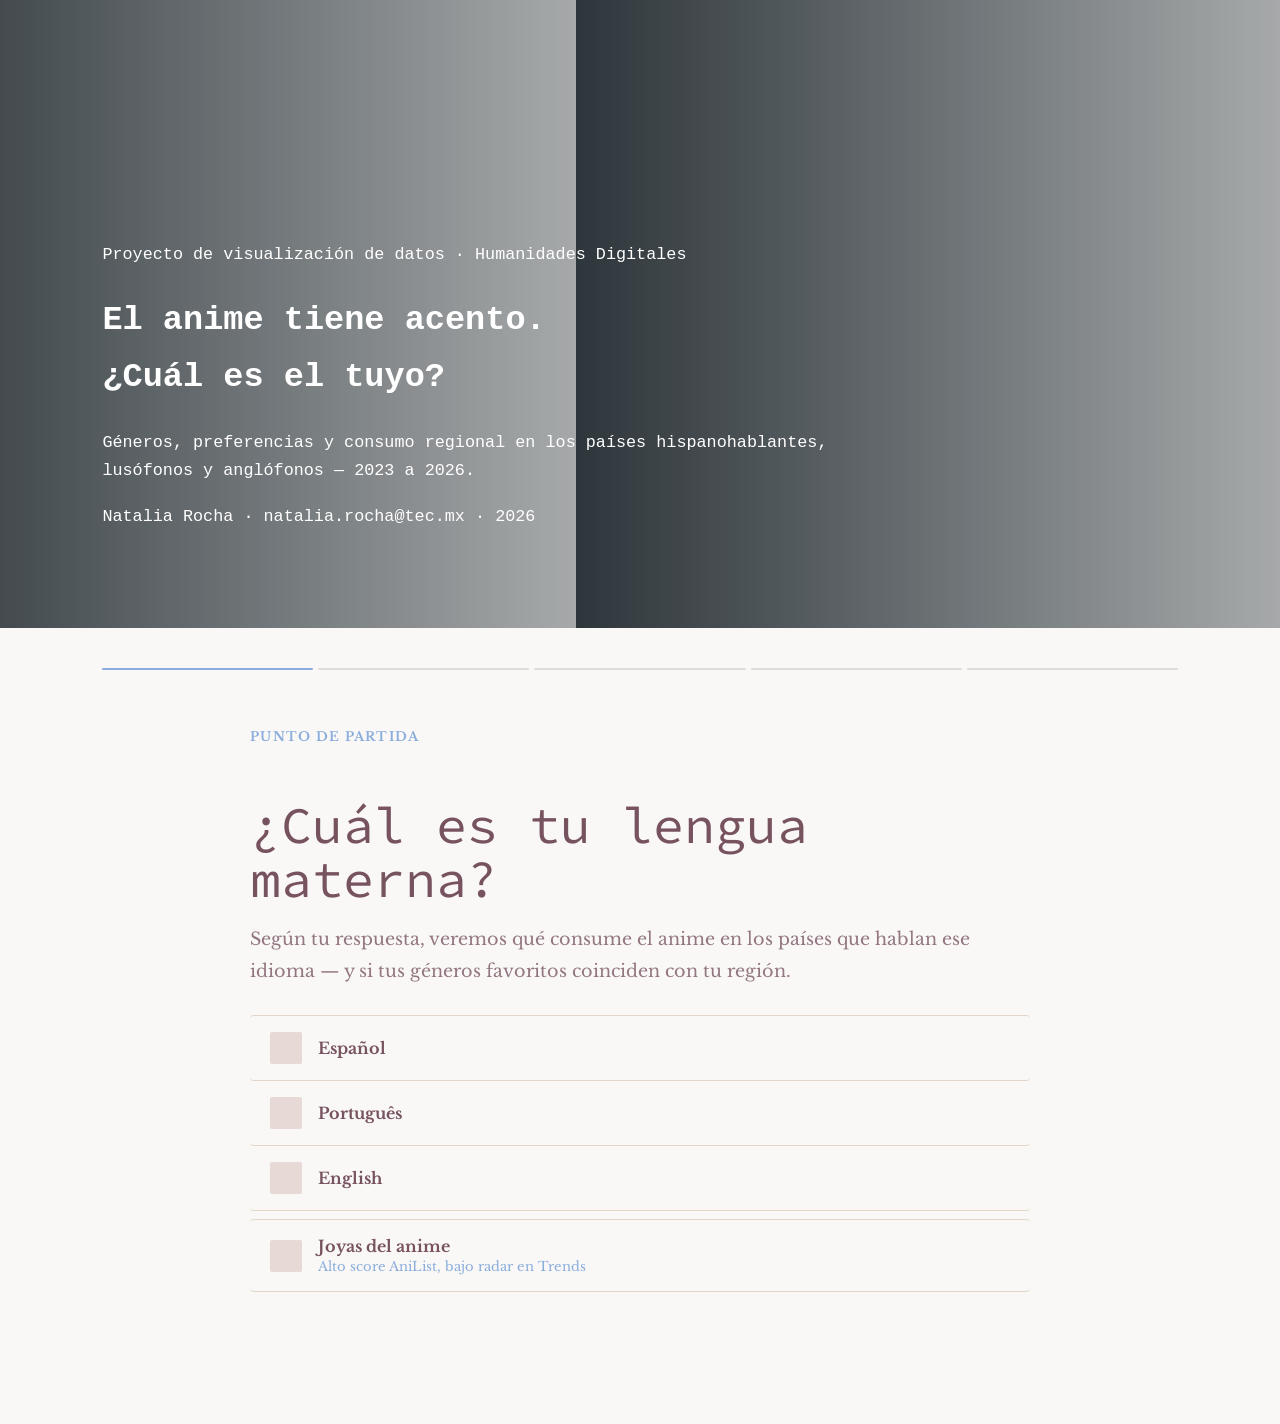
==== index.html @ db8b1281 "Update index.html" ====
<!doctype html>
<html lang="es">
<head>
<meta charset="utf-8">
<meta name="viewport" content="width=device-width, initial-scale=1">
<title>El anime tiene acento. ¿Cuál es el tuyo?</title>
<link rel="stylesheet" href="style.css">
<link rel="stylesheet" href="https://cdn.jsdelivr.net/npm/@tabler/icons-webfont@3.19.0/dist/tabler-icons.min.css">
<link href="https://fonts.googleapis.com/css2?family=Libre+Baskerville:ital@0;1&family=Source+Code+Pro:wght@400;700&display=swap" rel="stylesheet">
<style>
  :root {
    --c-bg:#f9f8f7; --c-panel:#E6D9D6; --c-texto:#77525F;
    --c-muted:#8AADDC; --c-linea:rgba(187,148,110,0.35);
    --c-acento:#77525F; --c-hover:#ede1de;
    --c-card-1:#E6D9D6; --c-card-2:#BB946E; --c-card-3:#8AADDC;
  }
  body { background:var(--c-bg); color:var(--c-texto); transition:background .5s,color .5s; }
  body.tema-pt { --c-bg:#f7faf8; --c-panel:#d6ede5; --c-texto:#085041; --c-muted:#1D9E75; --c-linea:rgba(93,202,165,0.3); --c-acento:#085041; --c-hover:#c4e8dc; --c-card-1:#d6ede5; --c-card-2:#1D9E75; --c-card-3:#5DCAA5; }
  body.tema-en { --c-bg:#f7f9fc; --c-panel:#d8e8f5; --c-texto:#0C447C; --c-muted:#378ADD; --c-linea:rgba(133,183,235,0.3); --c-acento:#0C447C; --c-hover:#c5ddf2; --c-card-1:#d8e8f5; --c-card-2:#378ADD; --c-card-3:#85B7EB; }
  .hero { min-height:52vh !important; background-size:55% auto !important; background-position:right center !important; }
  .pips { display:flex; gap:5px; margin:2.5rem max(1.25rem,8vw) 0; }
  .pip  { flex:1; height:2px; background:var(--c-acento); opacity:.18; transition:opacity .4s,background .5s; }
  .pip.done { opacity:.7; } .pip.now { opacity:1; background:var(--c-muted); }
  .shell { width:min(780px,calc(100% - 4rem)); margin:0 auto; padding:3.5rem 0 7rem; font-family:"Libre Baskerville","American Typewriter","Palatino Linotype",Georgia,serif; }
  .screen { display:none; } .screen.on { display:block; animation:fu .3s ease; }
  @keyframes fu { from{opacity:0;transform:translateY(8px)} to{opacity:1;transform:translateY(0)} }
  .slabel { display:block; font-size:.8rem; font-weight:700; letter-spacing:.1em; text-transform:uppercase; color:var(--c-muted); margin-bottom:.6rem; transition:color .5s; }
  .stitle { font-family:"Source Code Pro","Lucida Console","Courier New",monospace; font-size:clamp(2rem,4vw,3.4rem); font-weight:normal; color:var(--c-texto); line-height:1.05; margin-bottom:.85rem; transition:color .5s; }
  .sbody  { font-size:1.1rem; color:var(--c-texto); opacity:.78; line-height:1.8; margin-bottom:1.75rem; transition:color .5s; }
  .choices { display:flex; flex-direction:column; gap:0; margin-bottom:1.25rem; }
  .cb { display:flex; align-items:center; gap:16px; padding:1rem 1.25rem; background:transparent; border:none; border-bottom:1px solid var(--c-linea); cursor:pointer; text-align:left; width:100%; font-family:inherit; transition:background .18s,transform .15s; }
  .cb:first-child { border-top:1px solid var(--c-linea); }
  .cb:hover { background:var(--c-hover); transform:translateX(4px); }
  .cb.sel { background:var(--c-panel); }
  .cb.sel .carr { color:var(--c-acento); }
  .cicon { width:32px; height:32px; border-radius:2px; background:var(--c-panel); display:flex; align-items:center; justify-content:center; flex-shrink:0; font-size:15px; color:var(--c-acento); transition:background .5s,color .5s; }
  .ctxt { flex:1; }
  .ctit { font-size:1rem; font-weight:700; color:var(--c-texto); transition:color .5s; }
  .csub { font-size:.82rem; color:var(--c-muted); margin-top:2px; transition:color .5s; }
  .carr { font-size:13px; color:var(--c-linea); opacity:.5; transition:color .18s; }
  .cb:hover .carr { color:var(--c-acento); opacity:1; }
  .joya-sep { border-top:1px solid var(--c-linea) !important; margin-top:.5rem; }
  .navrow { display:flex; align-items:center; justify-content:space-between; margin-top:2rem; padding-top:1.25rem; border-top:1px solid var(--c-linea); transition:border-color .5s; }
  .bbk { font-size:.82rem; color:var(--c-muted); background:none; border:none; cursor:pointer; padding:.4rem 0; display:flex; align-items:center; gap:5px; font-family:inherit; transition:color .18s; }
  .bbk:hover { color:var(--c-texto); }
  .bnx { font-size:.75rem; font-weight:700; letter-spacing:.08em; text-transform:uppercase; color:var(--c-bg); background:var(--c-acento); border:1px solid var(--c-acento); border-radius:2px; padding:.55rem 1.3rem; cursor:pointer; font-family:inherit; display:flex; align-items:center; gap:6px; transition:background .18s,border-color .18s,color .5s; }
  .bnx:hover { background:var(--c-muted); border-color:var(--c-muted); }
  .bnx:disabled { opacity:.3; cursor:default; }
  .bnx-ghost { font-size:.75rem; font-weight:700; letter-spacing:.08em; text-transform:uppercase; color:var(--c-acento); background:transparent; border:1px solid var(--c-acento); border-radius:2px; padding:.55rem 1.3rem; cursor:pointer; font-family:inherit; display:flex; align-items:center; gap:6px; transition:background .18s,color .18s; }
  .bnx-ghost:hover { background:var(--c-panel); }
  .icard { border:none; border-radius:4px; padding:1.25rem 1.5rem; background:var(--c-panel); margin-top:1rem; animation:fu .3s ease; transition:background .5s; }
  .ilabel { display:block; font-size:.72rem; font-weight:700; text-transform:uppercase; letter-spacing:.08em; color:var(--c-acento); margin-bottom:.5rem; opacity:.7; transition:color .5s; }
  .ititl  { font-size:1.05rem; font-weight:700; color:var(--c-texto); margin-bottom:.4rem; font-family:"Source Code Pro","Lucida Console","Courier New",monospace; transition:color .5s; }
  .ibody  { font-size:.95rem; color:var(--c-texto); opacity:.82; line-height:1.75; transition:color .5s; }
  .divider { height:1px; background:var(--c-linea); margin:1.75rem 0; transition:background .5s; }
  .statgrid { display:grid; grid-template-columns:repeat(3,1fr); gap:8px; margin:1.25rem 0; }
  .stat { border-radius:4px; padding:1rem 1.1rem; transition:background .5s; }
  .stat:nth-child(1){ background:var(--c-card-1); }
  .stat:nth-child(2){ background:var(--c-panel); }
  .stat:nth-child(3){ background:var(--c-bg); border:1px solid var(--c-linea); }
  .slb { display:block; font-size:.7rem; font-weight:700; text-transform:uppercase; letter-spacing:.07em; color:var(--c-acento); opacity:.7; margin-bottom:5px; transition:color .5s; }
  .sval { display:block; font-size:1.2rem; font-weight:700; color:var(--c-texto); font-family:"Source Code Pro","Lucida Console","Courier New",monospace; transition:color .5s; }
  .ssub { display:block; font-size:.72rem; color:var(--c-texto); opacity:.6; margin-top:4px; }
  .tbar-row { display:flex; align-items:center; gap:10px; margin-bottom:8px; }
  .tbar-lbl { font-size:.8rem; font-weight:700; color:var(--c-texto); width:30px; flex-shrink:0; transition:color .5s; }
  .tbar-track { flex:1; height:4px; background:var(--c-bg); transition:background .5s; }
  .tbar-fill  { height:100%; background:var(--c-muted); width:0%; transition:width .85s cubic-bezier(.16,1,.3,1),background .5s; }
  .tbar-num   { font-size:.82rem; font-weight:700; color:var(--c-texto); width:26px; text-align:right; flex-shrink:0; transition:color .5s; }
  .cl-row { display:flex; align-items:center; gap:12px; padding:.8rem 1rem; background:var(--c-panel); border:1px solid var(--c-linea); border-radius:2px; cursor:pointer; transition:border-color .18s,background .5s; margin-bottom:6px; }
  .cl-row:hover { border-color:var(--c-acento); }
  .cl-dot  { width:9px; height:9px; border-radius:50%; flex-shrink:0; }
  .cl-info { flex:1; }
  .cl-name { font-size:.88rem; font-weight:700; color:var(--c-texto); transition:color .5s; }
  .cl-sub  { font-size:.75rem; color:var(--c-muted); margin-top:2px; transition:color .5s; }
  .cl-pct  { font-size:.88rem; font-weight:700; color:var(--c-texto); font-family:"Source Code Pro","Lucida Console","Courier New",monospace; transition:color .5s; }
  .tag { display:inline-block; font-size:.7rem; font-weight:700; letter-spacing:.04em; padding:.18rem .55rem; border-radius:2px; margin:3px 3px 0 0; }
  .rbadge { display:inline-block; font-size:.7rem; font-weight:700; text-transform:uppercase; letter-spacing:.1em; background:var(--c-bg); color:var(--c-acento); padding:.28rem .85rem; border:1px solid var(--c-linea); border-radius:2px; margin-bottom:.85rem; transition:background .5s,color .5s,border-color .5s; }
  .yr-block { margin-bottom:1.5rem; }
  .yr-head  { display:flex; align-items:center; gap:10px; margin-bottom:.7rem; }
  .yr-pill  { font-size:.75rem; font-weight:700; padding:.18rem .7rem; border-radius:2px; flex-shrink:0; border:1px solid currentColor; font-family:"Source Code Pro","Lucida Console","Courier New",monospace; }
  .yr-line  { flex:1; height:1px; background:var(--c-linea); transition:background .5s; }
  .anime-grid { display:grid; grid-template-columns:1fr 1fr; gap:7px; }
  .anime-card { background:var(--c-panel); border-radius:4px; padding:.9rem 1rem; transition:background .5s; }
  .anime-card:nth-child(even) { background:var(--c-card-1); }
  .anime-card-title { font-size:.82rem; font-weight:700; color:var(--c-texto); margin-bottom:2px; line-height:1.4; font-family:"Source Code Pro","Lucida Console","Courier New",monospace; transition:color .5s; }
  .anime-card-sub   { font-size:.75rem; color:var(--c-muted); transition:color .5s; }
  .anime-card-score { font-size:.7rem; margin-top:5px; display:flex; align-items:center; gap:4px; }
  .anime-card-img { width:100%; aspect-ratio:2/3; object-fit:cover; border-radius:3px; display:block; margin-bottom:.5rem; background:var(--c-bg); }
  .anime-card-img-ph { width:100%; aspect-ratio:2/3; background:var(--c-bg); border-radius:3px; display:flex; align-items:center; justify-content:center; font-size:1.2rem; color:var(--c-muted); margin-bottom:.5rem; }
  .score-dot { width:5px; height:5px; border-radius:50%; flex-shrink:0; }
  .map-wrap { margin:1.25rem 0 1.5rem; }
  .map-legend { display:flex; gap:16px; flex-wrap:wrap; margin-top:8px; font-size:.75rem; color:var(--c-muted); }
  .map-legend-item { display:flex; align-items:center; gap:5px; }
  .map-legend-sw { width:11px; height:11px; border-radius:2px; flex-shrink:0; }
  .anime-cover-wrap { display:grid; grid-template-columns:90px 1fr; gap:1rem; align-items:start; margin-bottom:.85rem; }
  .anime-cover { width:90px; border-radius:4px; display:block; aspect-ratio:2/3; object-fit:cover; background:var(--c-panel); }
  .anime-cover-ph { width:90px; aspect-ratio:2/3; background:var(--c-panel); border-radius:4px; display:flex; align-items:center; justify-content:center; font-size:1.4rem; color:var(--c-muted); }
  #cl-prev { position:fixed; pointer-events:none; z-index:9999; width:120px; border-radius:6px; overflow:hidden; box-shadow:0 8px 28px rgba(0,0,0,.22); opacity:0; transition:opacity .18s ease; top:0; left:0; }
  #cl-prev.on { opacity:1; }
  #cl-prev img { width:100%; display:block; aspect-ratio:2/3; object-fit:cover; }
  /* Metodología */
  .meto-tabs { display:flex; gap:0; border-bottom:1px solid var(--c-linea); margin-bottom:2rem; overflow-x:auto; -webkit-overflow-scrolling:touch; }
  .meto-tab { font-size:.78rem; font-weight:700; letter-spacing:.07em; text-transform:uppercase; padding:.6rem 1.1rem; background:none; border:none; border-bottom:2px solid transparent; cursor:pointer; color:var(--c-muted); white-space:nowrap; font-family:inherit; margin-bottom:-1px; transition:color .18s,border-color .18s; }
  .meto-tab:hover { color:var(--c-texto); }
  .meto-tab.on { color:var(--c-acento); border-bottom-color:var(--c-acento); }
  .meto-panel { display:none; animation:fu .25s ease; }
  .meto-panel.on { display:block; }
  .meto-steps { display:flex; flex-direction:column; gap:0; }
  .meto-step { display:grid; grid-template-columns:36px 1fr; gap:0 1rem; padding:1.25rem 0; border-bottom:1px solid var(--c-linea); }
  .meto-step:last-child { border-bottom:none; }
  .meto-step-n { font-family:"Source Code Pro","Lucida Console",monospace; font-size:.75rem; font-weight:700; color:var(--c-muted); padding-top:.15rem; text-align:right; }
  .meto-step-title { font-size:.95rem; font-weight:700; color:var(--c-texto); margin-bottom:.35rem; font-family:"Source Code Pro","Lucida Console",monospace; }
  .meto-step-text { font-size:.92rem; color:var(--c-texto); opacity:.78; line-height:1.8; }
  .meto-step-tag { display:inline-block; font-size:.68rem; font-weight:700; letter-spacing:.05em; padding:.15rem .55rem; border-radius:2px; margin:.4rem .3rem 0 0; background:var(--c-panel); color:var(--c-acento); }
  .meto-chips { display:flex; flex-wrap:wrap; gap:8px; margin:0 0 1.75rem; }
  .meto-chip { background:var(--c-panel); border-radius:4px; padding:.75rem 1rem; flex:1; min-width:120px; }
  .meto-chip-val { display:block; font-size:1.3rem; font-weight:700; font-family:"Source Code Pro","Lucida Console",monospace; color:var(--c-texto); line-height:1; }
  .meto-chip-lbl { display:block; font-size:.7rem; font-weight:700; text-transform:uppercase; letter-spacing:.07em; color:var(--c-muted); margin-top:.3rem; }
  .meto-lim { background:var(--c-panel); border-radius:4px; padding:1.1rem 1.3rem; margin-bottom:.6rem; display:flex; gap:.85rem; align-items:flex-start; }
  .meto-lim-icon { font-size:1rem; color:var(--c-muted); flex-shrink:0; padding-top:.1rem; }
  .meto-lim-text { font-size:.92rem; color:var(--c-texto); opacity:.8; line-height:1.75; }
  .meto-toggle { background:none; border:none; cursor:pointer; font-size:.78rem; font-weight:700; letter-spacing:.06em; text-transform:uppercase; color:var(--c-muted); font-family:inherit; padding:.35rem 0; display:flex; align-items:center; gap:.4rem; transition:color .18s; margin-top:.5rem; }
  .meto-toggle:hover { color:var(--c-acento); }
  .meto-toggle-arrow { transition:transform .22s ease; display:inline-block; }
  .meto-toggle-arrow.open { transform:rotate(90deg); }
  .meto-extra { display:none; padding:.85rem 0 .25rem; font-size:.88rem; color:var(--c-texto); opacity:.75; line-height:1.8; }
  .meto-extra.on { display:block; animation:fu .2s ease; }
  .meto-países { display:grid; grid-template-columns:repeat(auto-fit,minmax(130px,1fr)); gap:8px; margin:1rem 0; }
  .meto-pais { background:var(--c-panel); border-radius:4px; padding:.8rem 1rem; }
  .meto-pais-code { font-family:"Source Code Pro","Lucida Console",monospace; font-size:1rem; font-weight:700; color:var(--c-acento); display:block; margin-bottom:.2rem; }
  .meto-pais-name { font-size:.8rem; color:var(--c-texto); opacity:.75; }
  .meto-pais-lang { font-size:.7rem; color:var(--c-muted); margin-top:.15rem; display:block; }
  .meto-cite { font-size:.78rem; color:var(--c-muted); line-height:1.7; padding-top:2rem; border-top:1px solid var(--c-linea); margin-top:2.5rem; }
  @media(max-width:640px){ .statgrid{grid-template-columns:1fr 1fr} .anime-grid{grid-template-columns:1fr} .anime-cover-wrap{grid-template-columns:70px 1fr} .anime-cover,.anime-cover-ph{width:70px} #cl-prev{display:none} .meto-tab{padding:.6rem .75rem;font-size:.72rem} .meto-chip{min-width:100px} }
</style>
</head>
<body>

<div id="cl-prev"><img id="cl-prev-img" src="" alt=""></div>

<header class="hero">
  <div class="hero-texto">
    <p class="serie">Proyecto de visualización de datos · Humanidades Digitales</p>
    <h1>El anime tiene acento.<br>¿Cuál es el tuyo?</h1>
    <p class="entradilla">Géneros, preferencias y consumo regional en los países hispanohablantes, lusófonos y anglófonos — 2023 a 2026.</p>
    <p class="meta">Natalia Rocha · natalia.rocha@tec.mx · 2026</p>
  </div>
</header>

<div class="pips" id="pips"></div>

<div class="shell">

  <div class="screen on" id="s0">
    <span class="slabel">Punto de partida</span>
    <p class="stitle">¿Cuál es tu lengua materna?</p>
    <p class="sbody">Según tu respuesta, veremos qué consume el anime en los países que hablan ese idioma — y si tus géneros favoritos coinciden con tu región.</p>
    <div class="choices">
      <button class="cb" onclick="pickLang('es')">
        <div class="cicon"><i class="ti ti-language" aria-hidden="true"></i></div>
        <div class="ctxt"><div class="ctit">Español</div></div>
        <i class="ti ti-chevron-right carr" aria-hidden="true"></i>
      </button>
      <button class="cb" onclick="pickLang('pt')">
        <div class="cicon"><i class="ti ti-language" aria-hidden="true"></i></div>
        <div class="ctxt"><div class="ctit">Português</div></div>
        <i class="ti ti-chevron-right carr" aria-hidden="true"></i>
      </button>
      <button class="cb" onclick="pickLang('en')">
        <div class="cicon"><i class="ti ti-language" aria-hidden="true"></i></div>
        <div class="ctxt"><div class="ctit">English</div></div>
        <i class="ti ti-chevron-right carr" aria-hidden="true"></i>
      </button>
      <button class="cb joya-sep" onclick="goJoyas()">
        <div class="cicon"><i class="ti ti-diamond" aria-hidden="true"></i></div>
        <div class="ctxt">
          <div class="ctit">Joyas del anime</div>
          <div class="csub">Alto score AniList, bajo radar en Trends</div>
        </div>
        <i class="ti ti-chevron-right carr" aria-hidden="true"></i>
      </button>
    </div>
  </div>

  <div class="screen" id="s1">
    <span class="slabel" id="s1-label"></span>
    <p class="stitle" id="s1-title"></p>
    <p class="sbody" id="s1-body"></p>
    <div class="statgrid" id="s1-stats"></div>
    <div class="map-wrap">
      <div id="region-map" style="width:100%;background:#f5f3f0;"></div>
      <div class="map-legend" id="region-map-legend"></div>
    </div>
    <p style="font-size:.75rem;font-weight:700;letter-spacing:.07em;text-transform:uppercase;color:var(--c-muted);margin-bottom:.75rem">Selecciona una serie:</p>
    <div class="choices" id="s1-anime"></div>
    <div id="s1-panel" style="display:none"></div>
    <div class="navrow">
      <button class="bbk" onclick="go(0)"><i class="ti ti-arrow-left" aria-hidden="true"></i> Volver</button>
      <button class="bnx" id="s1-next" onclick="go(2)" disabled>Elegir género <i class="ti ti-arrow-right" aria-hidden="true"></i></button>
    </div>
  </div>

  <div class="screen" id="s2">
    <span class="slabel">02 · Tu preferencia</span>
    <p class="stitle">¿Qué tipo de historia prefieres?</p>
    <p class="sbody">Cada género se conecta con un cluster distinto en la red de consumo. Elige el que más te represente.</p>
    <div class="choices" id="s2-genres"></div>
    <div id="s2-panel" style="display:none"></div>
    <div class="navrow">
      <button class="bbk" onclick="go(1)"><i class="ti ti-arrow-left" aria-hidden="true"></i> Volver</button>
      <button class="bnx" id="s2-next" onclick="go(3)" disabled>Ver clusters <i class="ti ti-arrow-right" aria-hidden="true"></i></button>
    </div>
  </div>

  <div class="screen" id="s3">
    <span class="slabel">03 · Clusters temáticos</span>
    <p class="stitle" id="s3-title"></p>
    <p class="sbody">El algoritmo Louvain identificó cinco clusters en la red de anime y géneros. Tu género aparece resaltado. Toca cualquiera para explorar su composición.</p>
    <div id="s3-clusters"></div>
    <div class="icard" id="s3-detail" style="display:none">
      <span class="ilabel" id="s3-det-label"></span>
      <p class="ititl" id="s3-det-title"></p>
      <p class="ibody" id="s3-det-body"></p>
      <div style="margin-top:.85rem" id="s3-det-tags"></div>
    </div>
    <div class="navrow">
      <button class="bbk" onclick="go(2)"><i class="ti ti-arrow-left" aria-hidden="true"></i> Volver</button>
      <button class="bnx" onclick="go(4)">Ver resultado <i class="ti ti-arrow-right" aria-hidden="true"></i></button>
    </div>
  </div>

  <div class="screen" id="s4">
    <div style="text-align:center;padding:1.5rem 0 1rem">
      <span class="rbadge">Tu perfil de consumo</span>
      <p class="stitle" id="r-title"></p>
      <p class="sbody" id="r-body"></p>
    </div>
    <div class="icard">
      <span class="ilabel">Hallazgo regional</span>
      <p class="ititl" id="r-finding"></p>
      <p class="ibody" id="r-detail"></p>
      <div style="margin-top:.85rem" id="r-tags"></div>
    </div>
    <div class="divider"></div>
    <span class="slabel" style="margin-bottom:1rem">Animes representativos por año</span>
    <div id="r-timeline"></div>
    <div class="divider"></div>
    <p style="font-size:.75rem;color:var(--c-muted);line-height:1.7;margin-bottom:1.5rem">Fuente: AniList GraphQL API · Google Trends · Período: 2023–2026</p>
    <div class="choices">
      <button class="cb" onclick="go(6)">
        <div class="cicon"><i class="ti ti-microscope" aria-hidden="true"></i></div>
        <div class="ctxt"><div class="ctit">Ver metodología</div><div class="csub">Cómo se construyó este análisis</div></div>
        <i class="ti ti-chevron-right carr" aria-hidden="true"></i>
      </button>
      <button class="cb" onclick="resetAll()">
        <div class="cicon"><i class="ti ti-refresh" aria-hidden="true"></i></div>
        <div class="ctxt"><div class="ctit">Explorar desde el inicio</div></div>
        <i class="ti ti-chevron-right carr" aria-hidden="true"></i>
      </button>
    </div>
  </div>

  <div class="screen" id="s5">
    <span class="slabel">Ruta alternativa · Joyas del anime</span>
    <p class="stitle">Alto score, bajo radar</p>
    <p class="sbody">Estas series tienen puntuaciones AniList sobresalientes pero scores de Google Trends cercanos a cero: audiencias comprometidas, no masivas. Selecciona una para explorarla.</p>
    <div class="choices" id="s5-choices"></div>
    <div class="icard" id="s5-panel" style="display:none">
      <span class="ilabel" id="s5-ilabel"></span>
      <div class="anime-cover-wrap">
        <div id="s5-cover"></div>
        <div>
          <p class="ititl" id="s5-title-out" style="margin-bottom:.4rem"></p>
          <p class="ibody" id="s5-body-out"></p>
        </div>
      </div>
      <div class="statgrid" id="s5-stats" style="margin:0 0 .85rem"></div>
      <div id="s5-bars"></div>
      <p style="font-size:.72rem;color:var(--c-muted);margin-top:.85rem">Trends: interés de búsqueda relativo 0–100 · Score AniList: escala 0–100</p>
    </div>
    <div class="navrow">
      <button class="bbk" onclick="resetAll()"><i class="ti ti-arrow-left" aria-hidden="true"></i> Volver al inicio</button>
      <button class="bnx-ghost" onclick="go(6)"><i class="ti ti-microscope" aria-hidden="true"></i> Metodología</button>
    </div>
  </div>

  <div class="screen" id="s6">
    <span class="slabel">Metodología</span>
    <p class="stitle">Cómo se construyó este análisis</p>
    <p class="sbody">Este proyecto cruza datos de consumo de anime con señales de búsqueda en internet para trazar un mapa de preferencias regionales en América Latina y Norteamérica. El corpus parte de 1,286 títulos extraídos de AniList, de los cuales 96 tienen datos de Google Trends. El quiz se basa en el cluster de élite: 235 títulos con score promedio 79.5 y 27 con señal activa en Trends.</p>

    <div class="meto-chips">
      <div class="meto-chip"><span class="meto-chip-val">1,286</span><span class="meto-chip-lbl">Animes · corpus AniList</span></div>
      <div class="meto-chip"><span class="meto-chip-val">96</span><span class="meto-chip-lbl">Títulos · Google Trends</span></div>
      <div class="meto-chip"><span class="meto-chip-val">5</span><span class="meto-chip-lbl">Países analizados</span></div>
      <div class="meto-chip"><span class="meto-chip-val">235</span><span class="meto-chip-lbl">Títulos del corpus del quiz</span></div>
    </div>

    <div class="meto-tabs" role="tablist">
      <button class="meto-tab on" onclick="metoTab(this,'mt-fuentes')" role="tab">Fuentes</button>
      <button class="meto-tab" onclick="metoTab(this,'mt-países')" role="tab">Países</button>
      <button class="meto-tab" onclick="metoTab(this,'mt-proceso')" role="tab">Procesamiento</button>
      <button class="meto-tab" onclick="metoTab(this,'mt-clusters')" role="tab">Clusters</button>
      <button class="meto-tab" onclick="metoTab(this,'mt-limites')" role="tab">Limitaciones</button>
    </div>

    <div class="meto-panel on" id="mt-fuentes">
      <div class="meto-steps">
        <div class="meto-step">
          <div class="meto-step-n">01</div>
          <div class="meto-step-body">
            <div class="meto-step-title">AniList GraphQL API</div>
            <div class="meto-step-text">Se consultó la API pública de AniList para extraer todos los animes emitidos entre 2023 y 2026, sin filtro de popularidad mínima. Para cada título se obtuvieron nombre original, estudio, géneros, demografía, score de la comunidad (0–100) y número de miembros.</div>
            <button class="meto-toggle" onclick="metoExtra(this)">
              <i class="ti ti-chevron-right meto-toggle-arrow" aria-hidden="true"></i> Variables extraídas
            </button>
            <div class="meto-extra">
              <span class="meto-step-tag">titulo_original</span><span class="meto-step-tag">titulo_romanizado</span><span class="meto-step-tag">titulo_ingles</span><span class="meto-step-tag">release_date</span><span class="meto-step-tag">estudio</span><span class="meto-step-tag">generos</span><span class="meto-step-tag">demografia</span><span class="meto-step-tag">formato</span><span class="meto-step-tag">score_promedio</span><span class="meto-step-tag">popularidad</span>
            </div>
          </div>
        </div>
        <div class="meto-step">
          <div class="meto-step-n">02</div>
          <div class="meto-step-body">
            <div class="meto-step-title">Google Trends · pytrends</div>
            <div class="meto-step-text">A partir del corpus de AniList se seleccionaron los 96 títulos con mayor popularidad y se consultó su interés de búsqueda para cada uno de los cinco países a lo largo de todo el período 2023–2026 (escala 0–100, donde 100 es el pico máximo del grupo).</div>
            <button class="meto-toggle" onclick="metoExtra(this)">
              <i class="ti ti-chevron-right meto-toggle-arrow" aria-hidden="true"></i> Sobre el score de Trends
            </button>
            <div class="meto-extra">Google Trends no reporta volumen absoluto de búsquedas sino interés relativo normalizado. Un score de 39 en México para DAN DA DAN significa que ese título concentró el 39% del interés máximo registrado en el grupo durante el período. Los valores son comparables entre países dentro del mismo dataset pero no entre datasets distintos.</div>
          </div>
        </div>
      </div>
    </div>

    <div class="meto-panel" id="mt-países">
      <p class="meto-step-text" style="margin-bottom:1.25rem;line-height:1.85">Cinco países en tres regiones lingüísticas. La selección responde a representatividad regional y viabilidad técnica: incluir más países en un mismo raspado aumenta exponencialmente la complejidad de cuotas y tiempos de respuesta de la API de Google Trends.</p>
      <div class="meto-países">
        <div class="meto-pais"><span class="meto-pais-code">MX</span><span class="meto-pais-name">México</span><span class="meto-pais-lang">Español · Institución de origen</span></div>
        <div class="meto-pais"><span class="meto-pais-code">CO</span><span class="meto-pais-name">Colombia</span><span class="meto-pais-lang">Español · Colaboración UNIANDES</span></div>
        <div class="meto-pais"><span class="meto-pais-code">BR</span><span class="meto-pais-name">Brasil</span><span class="meto-pais-lang">Português · Mayor mercado LATAM</span></div>
        <div class="meto-pais"><span class="meto-pais-code">US</span><span class="meto-pais-name">EE.UU.</span><span class="meto-pais-lang">English · Referencia global</span></div>
        <div class="meto-pais"><span class="meto-pais-code">CA</span><span class="meto-pais-name">Canadá</span><span class="meto-pais-lang">English · Mercado anglófono</span></div>
      </div>
      <p class="meto-step-text" style="margin-top:1rem;opacity:.7">La pareja MX–CO refleja el eje institucional del proyecto: la autora es investigadora mexicana en el Tecnológico de Monterrey y el trabajo se desarrolla en colaboración con la Universidad de los Andes (Bogotá). Brasil se incorpora como el mayor consumidor de anime en América Latina por volumen.</p>
    </div>

    <div class="meto-panel" id="mt-proceso">
      <div class="meto-steps">
        <div class="meto-step"><div class="meto-step-n">01</div><div class="meto-step-body"><div class="meto-step-title">Extracción desde AniList</div><div class="meto-step-text">Script en Python con paginación automática sobre la API GraphQL. Se extrajeron todos los títulos del período sin filtro de popularidad, generando un CSV de 1,286 filas.</div><span class="meto-step-tag">Python</span><span class="meto-step-tag">GraphQL</span><span class="meto-step-tag">pandas</span></div></div>
        <div class="meto-step"><div class="meto-step-n">02</div><div class="meto-step-body"><div class="meto-step-title">Consulta de Google Trends</div><div class="meto-step-text">Los 96 títulos más populares se consultaron con pytrends, con períodos de espera entre llamadas para respetar los límites de la API no oficial. Los scores se almacenaron como columnas en el CSV.</div><span class="meto-step-tag">pytrends</span><span class="meto-step-tag">top 100</span></div></div>
        <div class="meto-step"><div class="meto-step-n">03</div><div class="meto-step-body"><div class="meto-step-title">Construcción de la red</div><div class="meto-step-text">Se construyó una red bipartita de animes y géneros. Los nodos representan títulos, estudios y géneros; las aristas codifican sus relaciones ponderadas por popularidad y Trends. Resultado: 392 nodos y 1,121 aristas.</div><span class="meto-step-tag">NetworkX</span><span class="meto-step-tag">392 nodos</span><span class="meto-step-tag">1,121 aristas</span></div></div>
        <div class="meto-step"><div class="meto-step-n">04</div><div class="meto-step-body"><div class="meto-step-title">Detección de comunidades</div><div class="meto-step-text">El algoritmo de Louvain se aplicó sobre el corpus completo de 1,286 títulos, identificando cinco clusters por afinidad de popularidad, score y géneros. Para la visualización se tomó el cluster de élite (235 títulos con score promedio 79.5) y se subdividió temáticamente para construir los perfiles del quiz.</div><span class="meto-step-tag">Louvain</span><span class="meto-step-tag">5 clusters</span><span class="meto-step-tag">python-louvain</span></div></div>
        <div class="meto-step"><div class="meto-step-n">05</div><div class="meto-step-body"><div class="meto-step-title">Visualización interactiva</div><div class="meto-step-text">Los datos procesados se integraron en esta visualización web con HTML, CSS y JavaScript vanilla. D3.js para el mapa geográfico. Sin frameworks de front-end.</div><span class="meto-step-tag">D3.js</span><span class="meto-step-tag">TopoJSON</span><span class="meto-step-tag">JavaScript</span></div></div>
      </div>
    </div>

    <div class="meto-panel" id="mt-clusters">
      <p class="meto-step-text" style="margin-bottom:1.5rem;line-height:1.85">Louvain identificó cinco clusters en el corpus de 1,286 títulos. El quiz se basa en el cluster de élite (235 títulos, score promedio 79.5), que concentra los animes con mayor popularidad y señal en Trends. Dentro de ese grupo, los perfiles temáticos se construyeron a partir de los géneros dominantes y los patrones de búsqueda por país.</p>
      <div class="meto-steps">
        <div class="meto-step"><div class="meto-step-n" style="color:#185FA5">Grupo A</div><div class="meto-step-body"><div class="meto-step-title" style="color:#185FA5">Acción, aventura y fantasía Shounen</div><div class="meto-step-text">Patrón geográfico orientado a anglófonos: Trends US promedio 18.2, CA 12.6, frente a MX 9.5 y CO 5.4. Frieren lidera en AniList (91/100) pero es invisible en Trends — audiencia que consume en plataformas sin búsqueda activa. Solo Leveling es el más consistente cross-regionalmente (12–17 en los 5 países). Predominan Shounen de MAPPA, A-1 y MADHOUSE.</div></div></div>
        <div class="meto-step"><div class="meto-step-n" style="color:#993556">Grupo B</div><div class="meto-step-body"><div class="meto-step-title" style="color:#993556">Romance y comedia cotidiana</div><div class="meto-step-text">Títulos cuyo género principal incluye Romance o Slice of Life. DAN DA DAN encabeza el grupo en Trends. Demografía Seinen/Josei con patrón de Trends moderado y distribuido. Oshi No Ko lidera con 309,140 miembros en AniList y scores sólidos en todos los países (MX:14, CO:15, BR:8). La mezcla de drama, misterio y romance en un mismo título es la marca del grupo.</div></div></div>
        <div class="meto-step"><div class="meto-step-n" style="color:#5F5E5A">Grupo C</div><div class="meto-step-body"><div class="meto-step-title" style="color:#5F5E5A">Drama, misterio y suspenso psicológico</div><div class="meto-step-text">Oshi No Ko (Drama | Mystery | Psychological | Supernatural) es el ancla con 309,140 members. Seinen con alta calidad percibida (AniList 86–91) pero menor tracción en Trends: promedio LATAM 5.8. Vinland Saga y Zom 100 anclan este perfil. Audiencias comprometidas que consumen vía plataformas sin traducirse en búsquedas activas en Google.</div></div></div>
        <div class="meto-step"><div class="meto-step-n" style="color:#0F6E56">Grupo D</div><div class="meto-step-body"><div class="meto-step-title" style="color:#0F6E56">Acción y sci-fi de gran consumo</div><div class="meto-step-text">El grupo con mayor señal en Trends de toda la muestra: promedio cross-regional superior a 30 en los 4 títulos que lo componen. DAN DA DAN encabeza con MX:39 y CO:43 — los valores más altos del dataset. Patrón uniforme entre países hispanohablantes, anglófonos y lusófonos.</div></div></div>
        <div class="meto-step"><div class="meto-step-n" style="color:#854F0B">Grupo E</div><div class="meto-step-body"><div class="meto-step-title" style="color:#854F0B">Sobrenatural y horror moderno</div><div class="meto-step-text">Cluster con mayor heterogeneidad interna: títulos con Trends casi nulo (horror tradicional) conviven con DAN DA DAN, que redefine el género combinando sobrenatural, comedia y acción para alcanzar los scores más altos del corpus. El nicho de horror puro es estable pero acotado.</div></div></div>
      </div>
    </div>

    <div class="meto-panel" id="mt-limites">
      <p class="meto-step-text" style="margin-bottom:1.5rem;line-height:1.85">Todo análisis implica decisiones metodológicas que abren y cierran posibilidades. Las siguientes limitaciones deben tenerse en cuenta al interpretar los resultados.</p>
      <div class="meto-lim"><i class="ti ti-map-pin-off meto-lim-icon" aria-hidden="true"></i><div class="meto-lim-text"><strong>Cobertura geográfica parcial.</strong> Argentina, Chile, Perú y el resto de LATAM hispanohablante quedan fuera. Los patrones de MX y CO no son necesariamente extrapolables a toda la región.</div></div>
      <div class="meto-lim"><i class="ti ti-trending-up meto-lim-icon" aria-hidden="true"></i><div class="meto-lim-text"><strong>Google Trends mide búsquedas, no consumo.</strong> Un score alto indica interés de búsqueda, no visualizaciones. Títulos consumidos por recomendación directa o en plataformas cerradas pueden tener scores bajos sin que eso refleje baja popularidad (caso Frieren).</div></div>
      <div class="meto-lim"><i class="ti ti-filter meto-lim-icon" aria-hidden="true"></i><div class="meto-lim-text"><strong>Top 100 de Trends.</strong> Solo se consultó Google Trends para los 100 títulos más populares del corpus. Los animes de nicho no están representados en el análisis de búsquedas.</div></div>
      <div class="meto-lim"><i class="ti ti-clock meto-lim-icon" aria-hidden="true"></i><div class="meto-lim-text"><strong>Datos estáticos.</strong> El corpus refleja el ecosistema entre 2023 y 2026. Las tendencias cambian con cada temporada y los datos no se actualizan en tiempo real.</div></div>
      <div class="meto-lim"><i class="ti ti-network meto-lim-icon" aria-hidden="true"></i><div class="meto-lim-text"><strong>Clusters como aproximación.</strong> La detección con Louvain depende de la estructura de la red y los parámetros de resolución elegidos. Los cinco clusters son una de las posibles particiones válidas, no la única.</div></div>
      <div class="meto-lim"><i class="ti ti-layers meto-lim-icon" aria-hidden="true"></i><div class="meto-lim-text"><strong>Los perfiles del quiz son subgrupos temáticos, no clusters estadísticos directos.</strong> El quiz se basa en el cluster de élite del corpus (235 títulos con score promedio 79.5). Los cinco perfiles temáticos —aventura, romance, drama, acción, sobrenatural— son subdivisiones cualitativas basadas en géneros y patrones de Trends dentro de ese grupo, no particiones independientes del algoritmo.</div></div>
    </div>

    <div class="meto-cite">
      <strong>Cita sugerida:</strong> Rocha, N. (2026). <em>El anime tiene acento: análisis de preferencias de consumo regional en América Latina y Norteamérica, 2023–2026</em>. Proyecto de visualización de datos, Humanidades Digitales, EHE Tec de Monterrey / Universidad de los Andes.<br><br>
      <strong>Fuentes:</strong> AniList GraphQL API (api.anilist.co) · Google Trends vía pytrends · D3.js v7 · TopoJSON world-atlas v2
    </div>

    <div class="navrow">
      <button class="bbk" onclick="goBack6()"><i class="ti ti-arrow-left" aria-hidden="true"></i> Volver</button>
      <button class="bnx" onclick="resetAll()"><i class="ti ti-refresh" aria-hidden="true"></i> Inicio</button>
    </div>
  </div>

</div>

<script>
let cur=0,lang='',genre='',prevScreen=4;
const TEMAS={es:'',pt:'tema-pt',en:'tema-en'};

const LANGS={
  es:{
    label:'01 · Región hispanohablante',
    title:'El anime en los países de habla hispana',
    body:'México y Colombia son los mercados hispanohablantes del análisis. DAN DA DAN destaca como el título con mayor score relativo en la región (MX:39, CO:43), superando incluso a Jujutsu Kaisen.',
    countries:['MX','CO'],
    stats:[
      {l:'Países',v:'MX · CO',s:'México y Colombia'},
      {l:'Score promedio MX',v:'5',s:'Google Trends 0–100'},
      {l:'Score promedio CO',v:'3',s:'Google Trends 0–100'}
    ],
    anime:[
      {key:'jjk',     title:'JUJUTSU KAISEN Season 2',sub:'Action · MAPPA',       scores:{MX:15,CO:8},  icon:'ti-sword',      img:'img/gojo.jpg'},
      {key:'dandadan',title:'DAN DA DAN',             sub:'Action · Science SARU',scores:{MX:39,CO:43}, icon:'ti-bolt',       img:'img/dandadan.jpg'},
      {key:'solo',    title:'Solo Leveling',           sub:'Action · A-1 Pictures',scores:{MX:14,CO:14}, icon:'ti-trending-up',img:'img/sl.jpg'},
      {key:'oshi',    title:'Oshi No Ko',              sub:'Drama · Mystery · Psychological · Supernatural · Doga Kobo',    scores:{MX:14,CO:15}, icon:'ti-star',       img:'img/oshi.jpg'}
    ],
    context:'DAN DA DAN es el título con mayor interes de búsqueda en MX y CO, superando incluso a Jujutsu Kaisen. Los scores son relativos al máximo del grupo.'
  },
  pt:{
    label:'01 · Região lusófona',
    title:'El anime en los países de habla portuguesa',
    body:'Brasil es el único pais lusofono del análisis y el mayor mercado de anime de America Latina por volumen. DAN DA DAN lidera el interes de búsqueda con score 19.',
    countries:['BR'],
    stats:[
      {l:'Pais',v:'BR',s:'Brasil'},
      {l:'Score promedio',v:'6',s:'Google Trends 0–100'},
      {l:'Título con mayor score',v:'DAN DA DAN',s:'Score: 19'}
    ],
    anime:[
      {key:'dandadan',title:'DAN DA DAN',             sub:'Action · Science SARU',scores:{BR:19}, icon:'ti-bolt',        img:'img/dandadan.jpg'},
      {key:'jjk',    title:'JUJUTSU KAISEN Season 2',sub:'Action · MAPPA',       scores:{BR:13}, icon:'ti-sword',       img:'img/gojo.jpg'},
      {key:'solo',   title:'Solo Leveling',           sub:'Action · A-1 Pictures',scores:{BR:12}, icon:'ti-trending-up', img:'img/sl.jpg'},
      {key:'dungeon',title:'Delicious in Dungeon',    sub:'Adventure · TRIGGER',  scores:{BR:16}, icon:'ti-tools-kitchen-2',img:'img/dd.jpeg'}
    ],
    context:'Brasil muestra un patron similar al hispanohablante: DAN DA DAN tiene el mayor score de búsqueda. Los scores son relativos al pico máximo del grupo.'
  },
  en:{
    label:'01 · Region anglohablante',
    title:'El anime en los países de habla inglesa',
    body:'EE.UU. registra los scores absolutos mas altos del dataset. Canada sigue de cerca. Ambos mercados se inclinan fuertemente hacia acción y aventura.',
    countries:['US','CA'],
    stats:[
      {l:'Países',v:'US · CA',s:'EE.UU. y Canada'},
      {l:'Score promedio US',v:'11',s:'Google Trends 0–100'},
      {l:'Score promedio CA',v:'7',s:'Google Trends 0–100'}
    ],
    anime:[
      {key:'jjk',    title:'JUJUTSU KAISEN Season 2',sub:'Action · MAPPA',       scores:{US:10,CA:12}, icon:'ti-sword',       img:'img/gojo.jpg'},
      {key:'dandadan',title:'DAN DA DAN',            sub:'Action · Science SARU',scores:{US:20,CA:14}, icon:'ti-bolt',        img:'img/dandadan.jpg'},
      {key:'solo',   title:'Solo Leveling',          sub:'Action · A-1 Pictures',scores:{US:16,CA:17}, icon:'ti-trending-up', img:'img/sl.jpg'},
      {key:'dungeon',title:'Delicious in Dungeon',   sub:'Adventure · TRIGGER',  scores:{US:21,CA:21}, icon:'ti-tools-kitchen-2',img:'img/dd.jpeg'}
    ],
    context:'Delicious in Dungeon y Solo Leveling tienen scores muy similares en US y CA. DAN DA DAN supera a JJK en EE.UU. Los scores son relativos al pico máximo del grupo.'
  }
};

const GENRES=[
  {key:'acción',  icon:'ti-sword',       title:'Acción',                 sub:'Batallas, poderes, rivalidades',      body:'El género dominante en todos los mercados. JJK S2 (Action | Drama | Supernatural) y Solo Leveling (Action | Adventure | Fantasy) concentran los scores de Trends mas altos. MAPPA, A-1 Pictures y MADHOUSE producen los títulos top.',cluster:'aventura'},
  {key:'romance', icon:'ti-heart',        title:'Romance / Slice of life',sub:'Relaciónes, cotidiano, sentimientos', body:'DAN DA DAN lidera el grupo con Romance entre sus géneros (Action | Comedy | Drama | Romance | Sci-Fi | Supernatural). El cluster incluye comedias romanticas, Slice of Life y Josei con audiencias fieles.',cluster:'romance'},
  {key:'fantasía',icon:'ti-sparkles',     title:'Fantasía epica',         sub:'Mundos alternativos, magia, aventura',body:'Fuertemente ligado al Shounen. Frieren lidera con el score AniList mas alto del dataset (91). Delicious in Dungeon une fantasía con comedia.',cluster:'aventura'},
  {key:'drama',   icon:'ti-mood-confuzed',title:'Drama / Suspenso',       sub:'Psicologico, thriller, misterio',     body:'Seinen densamente conectado. Oshi No Ko y Vinland Saga representan este cluster. Menor tracción en Trends pero scores AniList consistentemente altos.',cluster:'drama'},
  {key:'horror',  icon:'ti-ghost',        title:'Horror / Sobrenatural',  sub:'Terror, fenomenos paranormales',      body:'DAN DA DAN mezcla lo sobrenatural con acción y comedia, alcanzando los scores mas altos de Trends en MX y CO. Un nicho que encontro audiencia masiva.',cluster:'horror'},
  {key:'scifi',   icon:'ti-rocket',       title:'Sci-fi',                  sub:'Ciencia ficcion, tecnologia, futuro',          body:'Solo Leveling lidera este espacio con scores consistentes en los 5 países (12-17). Kaiju No. 8 (Action | Sci-Fi | Shounen) es el segundo titulo mas popular del grupo con 260,542 members.',cluster:'shonen'}
];

const CLUSTERS={
  romance:{color:'#993556',bg:'#FBEAF0',name:'Romance y comedia cotidiana',demo:'Josei / Shoujo / Seinen',pct:'28%',nodos:'20',img:'img/hat.png',
    body:'DAN DA DAN (Action | Comedy | Drama | Romance | Sci-Fi | Supernatural) es el titulo con Romance mas popular del corpus con 352,133 members y scores de Trends lideres (MX:39, CO:43). El cluster incluye también comedias romanticas Seinen como Kaguya-sama y Slice of Life.',
    tags:['Romance','Comedy','Slice of Life','DAN DA DAN','Kaguya-sama','Seinen'],
    timeline:{
      2023:[{title:'Kaguya-sama S3',sub:'Comedy · A-1 Pictures',score:4,img:''},{title:'Tomo-chan Is a Girl!',sub:'Romance · Brain Base',score:6,img:''}],
      2024:[{title:'Blue Box',sub:'Romance · Sports · Telecom Animation Film',score:5,img:''},{title:'The Fragrant Flower Blooms With Dignity',sub:'Comedy · Drama · Romance · Platinum Vision',score:5,img:''}],
      2025:[{title:'The Fragrant Flower Blooms With Dignity S2',sub:'Comedy · Drama · Romance · Platinum Vision',score:6,img:''},{title:'DAN DA DAN Season 2',sub:'Action · Sci-Fi · Supernatural · Science SARU',score:4,img:''}],
      2026:[{title:'Witch Hat Atelier',sub:'Adventure · Drama · Fantasy · BUG FILMS',score:3,img:''},{title:'Sentenced to Be a Hero',sub:'Action · Drama · Fantasy · Studio KAI',score:2,img:''}]
    }},
  aventura:{color:'#185FA5',bg:'#E6F1FB',name:'Acción, aventura y fantasía',demo:'Shounen · MAPPA, A-1, MADHOUSE',pct:'24%',nodos:'17',img:'img/frieren.jpg',
    body:'Frieren (Adventure | Drama | Fantasy) lidera con score AniList 91 y 434,823 members. Solo Leveling (Action | Adventure | Fantasy) es el mas consistente en Trends cross-regionalmente (12-17 en los 5 países). JJK S2 (Action | Drama | Supernatural) ancla el grupo por popularidad aunque no tiene Fantasy.',
    tags:['Shounen','Action','Fantasy','Adventure','JJK','Frieren','Solo Leveling'],
    timeline:{
      2023:[{title:'JUJUTSU KAISEN Season 2',sub:'Action · MAPPA',score:12,img:''},{title:"Frieren: Beyond Journey's End",sub:'Adventure · MADHOUSE',score:1}],
      2024:[{title:'Solo Leveling',sub:'Action · A-1 Pictures',score:14,img:''},{title:'DAN DA DAN',sub:'Action · Science SARU',score:31,img:''}],
      2025:[{title:'Gachiakuta',sub:'Action · Drama · Fantasy · bones',score:14,img:''},{title:'SAKAMOTO DAYS',sub:'Action · Comedy · TMS Entertainment',score:6,img:''}],
      2026:[{title:'Witch Hat Atelier',sub:'Adventure · Drama · Fantasy · BUG FILMS',score:3,img:''},{title:'Sentenced to Be a Hero',sub:'Action · Drama · Fantasy · Studio KAI',score:2,img:''}]
    }},
  drama:{color:'#5F5E5A',bg:'#F1EFE8',name:'Drama y suspenso psicologico',demo:'Seinen / Shounen',pct:'21%',nodos:'15',img:'img/vinland.jpg',
    body:'Oshi No Ko (Drama | Mystery | Psychological | Supernatural) lidera con score AniList 84 y 309,140 members. Kusuriya (Drama | Mystery, score 88) y Vinland Saga (Action | Adventure | Drama) completan el perfil: alto score AniList, audiencias Seinen comprometidas con menor tracción en Trends.',
    tags:['Seinen','Drama','Mystery','Psychological','Oshi No Ko','Kusuriya','Vinland Saga'],
    timeline:{
      2023:[{title:'Oshi No Ko',sub:'Drama · Mystery · Doga Kobo',score:12,img:''},{title:'Vinland Saga Season 2',sub:'Action · Adventure · Drama · MAPPA',score:3,img:''}],
      2024:[{title:'Delicious in Dungeon',sub:'Adventure · TRIGGER',score:16,img:''},{title:'Dungeon People',sub:'Adventure · Comedy · Fantasy · OLM',score:2,img:''}],
      2025:[{title:'The Apothecary Diaries Season 2',sub:'Drama · TOHO Animation Studio',score:8,img:''},{title:'Medalist',sub:'Drama · Psychological · Sports · ENGI',score:4,img:''}],
      2026:[{title:'Frieren Season 2',sub:'Adventure · MADHOUSE',score:0,img:''},{title:'Witch Hat Atelier',sub:'Adventure · Drama · Fantasy · BUG FILMS',score:3,img:''}]
    }},
  shonen:{color:'#0F6E56',bg:'#E1F5EE',name:'Acción y sci-fi de gran consumo',demo:'Shounen · A-1, Science SARU',pct:'18%',nodos:'13',img:'img/dandadan.jpg',
    body:'DAN DA DAN es el fenomeno del período: scores mas altos en MX (39) y CO (43), superando a todos los demas titulos. Solo Leveling mantiene consistencia en los 5 países.',
    tags:['Shounen','Action','Sci-Fi','DAN DA DAN','Solo Leveling','Kaiju No. 8'],
    timeline:{
      2023:[{title:'JUJUTSU KAISEN Season 2',sub:'Action · MAPPA',score:12,img:''},{title:"Hell's Paradise",sub:'Action · MAPPA',score:4}],
      2024:[{title:'DAN DA DAN',sub:'Action · Science SARU',score:31,img:''},{title:'Kaiju No. 8',sub:'Action · Production I.G',score:11,img:''}],
      2025:[{title:'Gachiakuta',sub:'Action · Drama · Fantasy · bones',score:14,img:''},{title:'SAKAMOTO DAYS',sub:'Action · Comedy · TMS Entertainment',score:6,img:''}],
      2026:[{title:'Sentenced to Be a Hero',sub:'Action · Drama · Fantasy · Studio KAI',score:2,img:''},{title:"Hell's Paradise Season 2",sub:'Action · MAPPA',score:1}]
    }},
  horror:{color:'#854F0B',bg:'#FAEEDA',name:'Sobrenatural y horror moderno',demo:'Shounen / Seinen',pct:'8%',nodos:'6',img:'img/oshi.jpg',
    body:'DAN DA DAN redefine este cluster mezclando sobrenatural, comedia y acción. Sus scores (MX:39, CO:43) son los mas altos del dataset. El horror tradicional tiene nicho pequeno pero estable.',
    tags:['Sobrenatural','Horror','DAN DA DAN','Acción','Comedia','Sci-Fi'],
    timeline:{
      2023:[{title:'Oshi No Ko',sub:'Drama · Mystery · Psychological · Supernatural · Doga Kobo',score:12,img:''},{title:"Hell's Paradise",sub:'Action · MAPPA',score:4}],
      2024:[{title:'DAN DA DAN',sub:'Action · Science SARU',score:31,img:''},{title:'Kaiju No. 8',sub:'Action · Production I.G',score:11,img:''}],
      2025:[{title:'DAN DA DAN Season 2',sub:'Action · Science SARU',score:4,img:''},{title:'Re:ZERO Season 3',sub:'Action · Drama · Fantasy · Psychological · WHITE FOX',score:3,img:''}],
      2026:[{title:'Witch Hat Atelier',sub:'Adventure · Drama · Fantasy · BUG FILMS',score:3,img:''},{title:'Sentenced to Be a Hero',sub:'Action · Drama · Fantasy · Studio KAI',score:2,img:''}]
    }}
};

const JOYAS=[
  {key:'frieren',icon:'ti-wand',img:'img/frieren.jpg',
   title:"Frieren: Beyond Journey's End",titleJP:'Sousou no Frieren',
   sub:'Adventure · Drama · MADHOUSE',anio:'2023 · FALL',demo:'Shounen',
   score_anilist:91,popularidad:434823,scores:{MX:0,US:3,CA:0,CO:0,BR:0},
   body:"El anime con el score AniList mas alto del dataset (91/100) y el segundo en popularidad con 434,823 members — pero practicamente invisible en Google Trends. Una audiencia que lo vive en plataformas, no lo busca en Google.",
   hallazgo:'Score AniList: 91 · Trends promedio: 0.6 · La brecha mas grande del corpus entre calidad percibida e interes de búsqueda.'
  },
  {key:'kusuriya',icon:'ti-flask',img:'img/mao.jpeg',
   title:'The Apothecary Diaries',titleJP:'Kusuriya no Hitorigoto',
   sub:'Drama · Mystery · Seinen · OLM | TOHO animation Studio',anio:'2023 · FALL',demo:'Seinen',
   score_anilist:88,popularidad:290856,scores:{MX:21,US:25,CA:26,CO:11,BR:26},
   body:'La excepcion de las joyas: score AniList alto (88) y el mejor desempeno en Trends de este grupo. MX:21, US:25, CA:26, CO:11, BR:26. Demuestra que drama y misterio pueden cruzar la barrera entre audiencia comprometida y búsqueda activa.',
   hallazgo:'Score AniList: 88 · Trends mas altos del grupo · Único titulo Seinen que logra tracción transregional sostenida.'
  },
  {key:'zom100',icon:'ti-skull',img:'img/zom100.jpg',
   title:'Zom 100: Bucket List of the Dead',titleJP:'Zom 100: Zombie ni Naru Made ni Shitai 100 no Koto',
   sub:'Action · Comedy · Horror · BUG FILMS',anio:'2023 · SUMMER',demo:'Seinen',
   score_anilist:76,popularidad:225547,scores:{MX:2,US:7,CA:4,CO:0,BR:2},
   body:'Combina horror, comedia y critica laboral en una premisa unica: el protagonista celebra el apocalipsis zombie porque ya no tiene que ir a trabajar. Score modesto en Trends pero 225,547 members en AniList apuntan a un nicho muy fiel.',
   hallazgo:'Score AniList: 76 · Trends bajos (max. 7 en US) · El titulo mas original del corpus en concepto narrativo.'
  },
  {key:'dungeon',icon:'ti-tools-kitchen-2',img:'img/dd.jpeg',
   title:'Delicious in Dungeon',titleJP:'Dungeon Meshi',
   sub:'Adventure · Comedy · Fantasy · TRIGGER',anio:'2024 · WINTER',demo:'Unknown',
   score_anilist:85,popularidad:208156,scores:{MX:7,US:21,CA:21,CO:0,BR:16},
   body:'La joya con mayor impacto en mercados anglófonos: US:21 y CA:21 son scores notables para una comedia de fantasía. Brasil también responde (16). Colombia y Mexico quedan rezagados — clara asimetria norte-sur.',
   hallazgo:'Score AniList: 85 · US y CA lideran con 21 · El único titulo del grupo con clara asimetria norte-sur en su distribución de interes.'
  }
];

const MAP_REGIONS={
  es:{active:{'484':'México','170':'Colombia'},color:'#77525F',label:'Países de habla hispana'},
  pt:{active:{'076':'Brasil'},                 color:'#085041',label:'País de habla portuguesa'},
  en:{active:{'840':'EE.UU.','124':'Canada'},  color:'#0C447C',label:'Países de habla inglesa'}
};

const AMERICAS=new Set([
  '032','068','076','152','170','188','192','214','218','222','320','332','340',
  '388','484','558','591','600','604','630','740','780','840','858','862',
  '124','044','084','212','308','659','660','662','670','796','850'
]);

let MAP_GEO=null;
const ORDER=['aventura','romance','drama','shonen','horror'];
const YEARS=[2023,2024,2025,2026];

var clPrev=document.getElementById('cl-prev');
var clPrevImg=document.getElementById('cl-prev-img');
document.addEventListener('mousemove',function(e){
  if(!clPrev.classList.contains('on'))return;
  var x=e.clientX+20,y=e.clientY+20;
  if(x+124>window.innerWidth-8)x=e.clientX-144;
  if(y+184>window.innerHeight-8)y=e.clientY-204;
  clPrev.style.transform='translate('+x+'px,'+y+'px)';
});
function clPrevHide(){ clPrev.classList.remove('on'); }

function buildPips(){
  var el=document.getElementById('pips');el.innerHTML='';
  if(cur===5||cur===6){el.style.display='none';return;}
  el.style.display='flex';
  for(var i=0;i<5;i++){
    var d=document.createElement('div');
    d.className='pip'+(i<cur?' done':i===cur?' now':'');
    el.appendChild(d);
  }
}

function go(n){
  document.getElementById('s'+cur).classList.remove('on');
  if(n===6) prevScreen=cur;
  cur=n;
  document.getElementById('s'+cur).classList.add('on');
  buildPips();
  window.scrollTo({top:0,behavior:'smooth'});
}

function goBack6(){
  document.getElementById('s6').classList.remove('on');
  cur=prevScreen;
  document.getElementById('s'+cur).classList.add('on');
  buildPips();
  window.scrollTo({top:0,behavior:'smooth'});
}

function goJoyas(){
  document.getElementById('s'+cur).classList.remove('on');
  cur=5;
  document.getElementById('s5').classList.add('on');
  buildPips();
  initJoyas();
}

buildPips();

function pickLang(l){
  lang=l;
  document.body.className=TEMAS[l]||'';
  var d=LANGS[l];
  document.getElementById('s1-label').textContent=d.label;
  document.getElementById('s1-title').textContent=d.title;
  document.getElementById('s1-body').textContent=d.body;
  document.getElementById('s1-stats').innerHTML=d.stats.map(function(s){
    return '<div class="stat"><span class="slb">'+s.l+'</span><span class="sval">'+s.v+'</span><span class="ssub">'+s.s+'</span></div>';
  }).join('');
  document.getElementById('s1-anime').innerHTML=d.anime.map(function(a){
    return '<button class="cb" onclick="showAnime(\''+a.key+'\')">'+
      '<div class="cicon"><i class="ti '+a.icon+'" aria-hidden="true"></i></div>'+
      '<div class="ctxt"><div class="ctit">'+a.title+'</div><div class="csub">'+a.sub+'</div></div>'+
      '<i class="ti ti-chevron-right carr" aria-hidden="true"></i></button>';
  }).join('');
  document.getElementById('s2-genres').innerHTML=GENRES.map(function(g){
    return '<button class="cb" onclick="pickGenre(\''+g.key+'\')">'+
      '<div class="cicon"><i class="ti '+g.icon+'" aria-hidden="true"></i></div>'+
      '<div class="ctxt"><div class="ctit">'+g.title+'</div><div class="csub">'+g.sub+'</div></div>'+
      '<i class="ti ti-chevron-right carr" aria-hidden="true"></i></button>';
  }).join('');
  document.getElementById('s1-panel').style.display='none';
  document.getElementById('s1-next').disabled=true;
  setTimeout(function(){renderRegionMap(l);},50);
  go(1);
}

function renderRegionMap(l){
  var el=document.getElementById('region-map');
  if(!el||!MAP_GEO)return;
  el.innerHTML='';
  var cfg=MAP_REGIONS[l];
  if(!cfg)return;
  var W=el.clientWidth||600;
  var H=Math.round(W*0.95);
  var svg=d3.select('#region-map').append('svg')
    .attr('viewBox','0 0 '+W+' '+H).attr('width','100%').style('background','#f5f3f0');
  var proj=d3.geoMercator().center([-88,18]).scale(W*0.38).translate([W*0.5,H*0.46]);
  var path=d3.geoPath(proj);
  var features=topojson.feature(MAP_GEO,MAP_GEO.objects.countries).features
    .filter(function(f){return AMERICAS.has(String(f.id).padStart(3,'0'));});
  svg.selectAll('path').data(features).join('path')
    .attr('d',path)
    .attr('fill',function(d){var id=String(d.id).padStart(3,'0');return cfg.active[id]?cfg.color:'#e8e4e0';})
    .attr('stroke','#ffffff').attr('stroke-width',0.5)
    .attr('opacity',function(d){return cfg.active[String(d.id).padStart(3,'0')]?1:0.75;});
  // Etiquetas con coordenadas fijas por país (centroid geográfico fiable)
  var LABEL_COORDS={
    '484':[-102.5,23.5],
    '170':[-74.3,4.7],
    '076':[-51.9,-14.2],
    '840':[-98.5,38.5],
    '124':[-96.8,56.0]
  };
  Object.keys(cfg.active).forEach(function(id){
    var coords=LABEL_COORDS[id];
    if(!coords)return;
    var pt=proj([coords[0],coords[1]]);
    if(!pt||pt[0]<0||pt[0]>W||pt[1]<0||pt[1]>H)return;
    svg.append('text')
      .attr('transform','translate('+pt[0]+','+pt[1]+')')
      .attr('text-anchor','middle').attr('dy','0.35em')
      .attr('font-size',Math.max(10,W*0.022)).attr('font-weight','700')
      .attr('fill','#ffffff')
      .attr('stroke','rgba(0,0,0,0.3)').attr('stroke-width',3).attr('paint-order','stroke')
      .attr('font-family','system-ui,sans-serif').attr('pointer-events','none')
      .text(cfg.active[id]);
  });
  document.getElementById('region-map-legend').innerHTML=
    '<div class="map-legend-item"><div class="map-legend-sw" style="background:'+cfg.color+'"></div><span>'+cfg.label+'</span></div>'+
    '<div class="map-legend-item"><div class="map-legend-sw" style="background:#e8e4e0;border:1px solid #ccc"></div><span>Resto de América</span></div>';
}

function imgHtml(src,alt){
  if(src)return '<img class="anime-cover" src="'+src+'" alt="'+alt+'" loading="lazy" onerror="this.style.display=\'none\'">';
  return '<div class="anime-cover-ph"><i class="ti ti-photo" aria-hidden="true"></i></div>';
}

function showAnime(key){
  var d=LANGS[lang];
  var a=d.anime.find(function(x){return x.key===key;});
  var bars=Object.entries(a.scores).map(function(e){
    return '<div class="tbar-row"><span class="tbar-lbl">'+e[0]+'</span>'+
      '<div class="tbar-track"><div class="tbar-fill" data-w="'+e[1]+'"></div></div>'+
      '<span class="tbar-num">'+e[1]+'</span></div>';
  }).join('');
  var panel=document.getElementById('s1-panel');
  panel.innerHTML='<div class="icard">'+
    '<div class="anime-cover-wrap">'+imgHtml(a.img,a.title)+
    '<div><span class="ilabel">Google Trends 2023–2026 · Promedio del período</span>'+
    '<p class="ititl" style="margin-bottom:.75rem">'+a.title+'</p>'+bars+
    '<p style="font-size:.72rem;color:var(--c-muted);margin-top:.75rem">Score relativo 0–100. El 100 es el pico máximo del grupo.</p>'+
    '</div></div>'+
    '<p style="font-size:.85rem;color:var(--c-texto);opacity:.8;margin-top:.5rem;line-height:1.6">'+d.context+'</p></div>';
  panel.style.display='block';
  requestAnimationFrame(function(){
    panel.querySelectorAll('.tbar-fill').forEach(function(el){el.style.width=el.dataset.w+'%';});
  });
  document.getElementById('s1-next').disabled=false;
}

function pickGenre(k){
  genre=k;
  var g=GENRES.find(function(x){return x.key===k;});
  document.querySelectorAll('#s2-genres .cb').forEach(function(b){
    b.classList.toggle('sel',b.getAttribute('onclick').indexOf("'"+k+"'")>-1);
  });
  var panel=document.getElementById('s2-panel');
  panel.innerHTML='<div class="icard"><span class="ilabel">Por que este género?</span><p class="ibody">'+g.body+'</p></div>';
  panel.style.display='block';
  document.getElementById('s2-next').disabled=false;
  buildClusters(g.cluster);
}

function buildClusters(main){
  var ld=LANGS[lang];
  document.getElementById('s3-title').textContent='Los 5 clusters en '+ld.countries.join(' y ');
  var container=document.getElementById('s3-clusters');
  container.innerHTML='';
  ORDER.forEach(function(k){
    var c=CLUSTERS[k],isMain=(k===main);
    var div=document.createElement('div');
    div.className='cl-row';
    if(isMain)div.style.cssText='border-color:'+c.color+';background:'+c.bg+';';
    div.innerHTML=
      '<div class="cl-dot" style="background:'+c.color+'"></div>'+
      '<div class="cl-info"><div class="cl-name">'+c.name+(isMain?' <span style="font-size:.7rem;color:'+c.color+';margin-left:6px">← tu género</span>':'')+'</div>'+
      '<div class="cl-sub">'+c.demo+' · '+c.nodos+' nodos</div></div>'+
      '<div class="cl-pct">'+c.pct+'</div>';
    if(c.img){
      div.addEventListener('mouseenter',function(){clPrevImg.src=c.img;clPrev.classList.add('on');});
      div.addEventListener('mouseleave',clPrevHide);
    }
    div.addEventListener('click',function(){clPrevHide();showCluster(k);});
    container.appendChild(div);
  });
  buildResult(main);
}

function showCluster(k){
  var c=CLUSTERS[k];
  document.getElementById('s3-det-label').textContent=c.pct+' del corpus · '+c.nodos+' nodos';
  document.getElementById('s3-det-title').textContent=c.name;
  document.getElementById('s3-det-body').textContent=c.body;
  document.getElementById('s3-det-tags').innerHTML=c.tags.map(function(t){
    return '<span class="tag" style="background:'+c.bg+';color:'+c.color+'">'+t+'</span>';
  }).join('');
  document.getElementById('s3-detail').style.display='block';
}

function buildResult(main){
  var c=CLUSTERS[main],ld=LANGS[lang];
  document.getElementById('r-title').textContent='Cluster: '+c.name;
  document.getElementById('r-body').textContent='Según tu lengua materna y género favorito, este es el cluster que mejor describe tu perfil de consumo.';
  document.getElementById('r-finding').textContent=c.name+' en '+ld.countries.join(' y ');
  document.getElementById('r-detail').textContent=c.body;
  document.getElementById('r-tags').innerHTML=c.tags.map(function(t){
    return '<span class="tag" style="background:'+c.bg+';color:'+c.color+'">'+t+'</span>';
  }).join('');
  document.getElementById('r-timeline').innerHTML=YEARS.map(function(yr){
    var animes=c.timeline[yr]||[];
    var cards=animes.map(function(a){
      var imgEl=a.img
        ?'<img class="anime-card-img" src="'+a.img+'" alt="'+a.title+'" loading="lazy" onerror="this.style.display=\'none\'">'
        :'<div class="anime-card-img-ph"><i class="ti ti-photo" aria-hidden="true"></i></div>';
      return '<div class="anime-card">'+imgEl+'<div class="anime-card-title">'+a.title+'</div>'+
        '<div class="anime-card-sub">'+a.sub+'</div>'+
        '<div class="anime-card-score"><div class="score-dot" style="background:'+c.color+'"></div>'+
        '<span style="font-size:.7rem;color:var(--c-muted)">Trends score: <strong style="color:var(--c-texto)">'+a.score+'</strong></span></div></div>';
    }).join('');
    return '<div class="yr-block"><div class="yr-head"><span class="yr-pill" style="background:'+c.bg+';color:'+c.color+'">'+yr+'</span><div class="yr-line"></div></div><div class="anime-grid">'+cards+'</div></div>';
  }).join('');
}

function initJoyas(){
  document.getElementById('s5-choices').innerHTML=JOYAS.map(function(j){
    return '<button class="cb" onclick="showJoya(\''+j.key+'\')">'+
      '<div class="cicon"><i class="ti '+j.icon+'" aria-hidden="true"></i></div>'+
      '<div class="ctxt"><div class="ctit">'+j.title+'</div><div class="csub">'+j.sub.split('·')[0].trim()+' · '+j.anio+'</div></div>'+
      '<i class="ti ti-chevron-right carr" aria-hidden="true"></i></button>';
  }).join('');
}

function showJoya(key){
  var j=JOYAS.find(function(x){return x.key===key;});
  document.querySelectorAll('#s5-choices .cb').forEach(function(b){
    b.classList.toggle('sel',b.getAttribute('onclick').indexOf("'"+key+"'")>-1);
  });
  document.getElementById('s5-ilabel').textContent=j.titleJP+' · '+j.anio+' · '+j.demo;
  document.getElementById('s5-cover').innerHTML=imgHtml(j.img,j.title);
  document.getElementById('s5-title-out').textContent=j.title;
  document.getElementById('s5-body-out').textContent=j.body;
  var vals=Object.values(j.scores);
  var avg=(vals.reduce(function(a,b){return a+b;},0)/vals.length).toFixed(1);
  document.getElementById('s5-stats').innerHTML=
    '<div class="stat"><span class="slb">Score AniList</span><span class="sval">'+j.score_anilist+'/100</span><span class="ssub">Puntuacion comunidad</span></div>'+
    '<div class="stat"><span class="slb">Members AniList</span><span class="sval">'+j.popularidad.toLocaleString()+'</span><span class="ssub">Usuarios que la siguen</span></div>'+
    '<div class="stat"><span class="slb">Trends promedio</span><span class="sval">'+avg+'</span><span class="ssub">5 países · 0–100</span></div>';
  var países=['MX','US','CA','CO','BR'];
  var bars=países.map(function(p){
    var v=j.scores[p]||0;
    return '<div class="tbar-row"><span class="tbar-lbl">'+p+'</span><div class="tbar-track"><div class="tbar-fill" data-w="'+v+'"></div></div><span class="tbar-num">'+v+'</span></div>';
  }).join('');
  document.getElementById('s5-bars').innerHTML=
    '<p style="font-size:.75rem;font-weight:700;letter-spacing:.07em;text-transform:uppercase;color:var(--c-muted);margin-bottom:.6rem">Google Trends 2023–2026</p>'+bars+
    '<div class="icard" style="margin-top:.85rem;background:var(--c-bg)"><span class="ilabel">Hallazgo</span><p class="ibody">'+j.hallazgo+'</p></div>';
  var panel=document.getElementById('s5-panel');
  panel.style.display='block';
  requestAnimationFrame(function(){
    panel.querySelectorAll('.tbar-fill').forEach(function(el){el.style.width=el.dataset.w+'%';});
  });
}

function resetAll(){
  clPrevHide();
  lang='';genre='';cur=0;prevScreen=4;
  document.body.className='';
  document.getElementById('s1-next').disabled=true;
  document.getElementById('s2-next').disabled=true;
  ['s1-panel','s2-panel','s3-detail','s5-panel'].forEach(function(id){document.getElementById(id).style.display='none';});
  ['s1-stats','s1-anime','s2-genres','s3-clusters','r-timeline','s5-choices','r-tags','s3-det-tags'].forEach(function(id){document.getElementById(id).innerHTML='';});
  document.getElementById('region-map').innerHTML='';
  document.getElementById('region-map-legend').innerHTML='';
  ['s1-label','s1-title','s1-body','s3-title','r-title','r-body','r-finding','r-detail'].forEach(function(id){var el=document.getElementById(id);if(el)el.textContent='';});
  document.querySelectorAll('.cb').forEach(function(b){b.classList.remove('sel');});
  document.querySelectorAll('.screen').forEach(function(s){s.classList.remove('on');});
  document.getElementById('s0').classList.add('on');
  buildPips();
}

function metoTab(btn,id){
  btn.closest('.meto-tabs').querySelectorAll('.meto-tab').forEach(function(t){t.classList.remove('on');});
  btn.classList.add('on');
  var panel=btn.closest('.screen');
  panel.querySelectorAll('.meto-panel').forEach(function(p){p.classList.remove('on');});
  document.getElementById(id).classList.add('on');
}

function metoExtra(btn){
  var arrow=btn.querySelector('.meto-toggle-arrow');
  var extra=btn.nextElementSibling;
  var isOpen=extra.classList.contains('on');
  extra.classList.toggle('on',!isOpen);
  arrow.classList.toggle('open',!isOpen);
}
</script>

<script src="https://cdnjs.cloudflare.com/ajax/libs/d3/7.8.5/d3.min.js"></script>
<script src="https://cdnjs.cloudflare.com/ajax/libs/topojson/3.0.2/topojson.min.js"></script>
<script>
d3.json('https://cdn.jsdelivr.net/npm/world-atlas@2/countries-110m.json').then(function(data){MAP_GEO=data;});
</script>
</body>
</html>
---- style.css ----
<!doctype html>
<html lang="es">
<head>
<meta charset="utf-8">
<meta name="viewport" content="width=device-width, initial-scale=1">
<title>El anime tiene acento. ¿Cuál es el tuyo?</title>
<link rel="stylesheet" href="https://cdn.jsdelivr.net/npm/@tabler/icons-webfont@3.19.0/dist/tabler-icons.min.css">
<style>
  *, *::before, *::after { box-sizing: border-box; margin: 0; padding: 0; }

  :root {
    --fondo:   #E6D9D6;
    --texto:   #77525F;
    --muted:   #8AADDC;
    --linea:   #BB946E;
    --acento:  #77525F;
    --acento-2:#BB946E;
    --panel:   #ffffff;
    --fondo-sf:#f0e8e5;
    --bd:      rgba(119,82,95,0.18);
    --bd2:     rgba(119,82,95,0.38);
  }

  body {
    margin: 0;
    background: var(--fondo);
    color: var(--texto);
    font-family: "American Typewriter", "Courier New", Courier, monospace;
    line-height: 1.7;
    font-size: 1.05rem;
    -webkit-font-smoothing: antialiased;
  }

  .hero {
    min-height: 72vh;
    display: grid;
    align-items: end;
    padding: 5rem max(1.25rem, 8vw);
    color: #fff;
    background:
      linear-gradient(90deg, rgba(12,22,28,0.86), rgba(12,22,28,0.35)),
      url("img/img1.png") center / cover;
  }
  .hero-texto { max-width: 780px; }
  .hero-serie {
    margin: 0;
    color: rgba(255,255,255,0.7);
    font-size: 0.78rem;
    font-weight: 700;
    letter-spacing: 0.1em;
    text-transform: uppercase;
  }
  .hero-title {
    margin-top: .75rem;
    font-family: "American Typewriter", "Courier New", Courier, monospace;
    font-size: clamp(2.2rem, 5.5vw, 4.5rem);
    line-height: 1;
    letter-spacing: 0;
    color: #fff;
  }
  .hero-sub {
    margin-top: 1.25rem;
    font-size: clamp(1rem, 1.8vw, 1.3rem);
    line-height: 1.6;
    color: rgba(255,255,255,0.85);
    max-width: 560px;
  }
  .hero-meta {
    margin-top: 1.75rem;
    font-size: 0.78rem;
    font-weight: 700;
    letter-spacing: 0.08em;
    text-transform: uppercase;
    color: rgba(255,255,255,0.6);
  }

  .shell {
    width: min(680px, calc(100% - 2.5rem));
    margin: 0 auto;
    padding: 4rem 0 6rem;
  }

  .pips { display: flex; gap: 5px; margin-bottom: 2.5rem; }
  .pip { flex: 1; height: 2px; border-radius: 2px; background: var(--bd); transition: background .4s; }
  .pip.done { background: var(--texto); }
  .pip.now  { background: var(--linea); }

  .screen { display: none; }
  .screen.on { display: block; animation: fu .3s ease; }
  @keyframes fu { from { opacity: 0; transform: translateY(8px); } to { opacity: 1; transform: translateY(0); } }

  .slabel {
    font-size: 0.72rem; font-weight: 700; letter-spacing: .1em;
    text-transform: uppercase; color: var(--muted); margin-bottom: .5rem;
  }
  .stitle {
    font-family: "Lucida Console", "Courier New", monospace;
    font-size: clamp(1.6rem, 3.5vw, 2.6rem);
    font-weight: normal; color: var(--texto);
    line-height: 1.1; margin-bottom: .75rem;
  }
  .sbody {
    font-size: 1rem; color: var(--texto); line-height: 1.75;
    margin-bottom: 1.75rem; opacity: .85;
  }

  .choices { display: flex; flex-direction: column; gap: 6px; margin-bottom: 1.25rem; }

  .cb {
    display: flex; align-items: center; gap: 14px;
    padding: .9rem 1.1rem; background: var(--panel);
    border: 1px solid var(--bd);
    border-radius: 4px; cursor: pointer; text-align: left;
    transition: border-color .18s, background .18s, transform .15s;
    width: 100%; font-family: inherit;
  }
  .cb:hover { border-color: var(--texto); background: #f5ecea; transform: translateX(3px); }
  .cb.sel   { border-color: var(--texto); background: #f5ecea; }
  .cb.sel .carr { color: var(--texto); }

  .cicon {
    width: 36px; height: 36px; border-radius: 50%;
    background: var(--fondo); display: flex; align-items: center;
    justify-content: center; flex-shrink: 0; font-size: 16px; color: var(--texto);
  }
  .ctxt { flex: 1; }
  .ctit { font-size: 0.95rem; font-weight: 700; color: var(--texto); font-family: inherit; }
  .csub { font-size: 0.8rem; color: var(--muted); margin-top: 2px; }
  .carr { font-size: 14px; color: var(--bd2); transition: color .18s; }
  .cb:hover .carr { color: var(--texto); }

  .navrow {
    display: flex; align-items: center; justify-content: space-between;
    margin-top: 2rem; padding-top: 1.25rem;
    border-top: 1px solid var(--linea);
  }
  .bbk {
    font-size: 0.85rem; color: var(--muted); background: none; border: none;
    cursor: pointer; padding: .4rem 0; display: flex; align-items: center; gap: 5px;
    font-family: inherit; letter-spacing: .03em;
  }
  .bbk:hover { color: var(--texto); }
  .bnx {
    font-size: 0.85rem; font-weight: 700; letter-spacing: .06em;
    text-transform: uppercase; color: var(--panel);
    background: var(--texto); border: 1px solid var(--texto);
    border-radius: 2px; padding: .6rem 1.4rem; cursor: pointer;
    display: flex; align-items: center; gap: 7px;
    transition: background .18s, border-color .18s; font-family: inherit;
  }
  .bnx:hover { background: var(--acento-2); border-color: var(--acento-2); }
  .bnx:disabled { opacity: .3; cursor: default; }

  .icard {
    border: 1px solid var(--linea);
    border-radius: 4px;
    padding: 1.1rem 1.25rem; background: var(--panel);
    margin-top: 1rem; animation: fu .3s ease;
  }
  .ilabel {
    font-size: 0.72rem; font-weight: 700; text-transform: uppercase;
    letter-spacing: .08em; color: var(--linea); margin-bottom: .4rem;
  }
  .ititl { font-size: 1rem; font-weight: 700; color: var(--texto); margin-bottom: .4rem; font-family: "Lucida Console", "Courier New", monospace; }
  .ibody { font-size: 0.9rem; color: var(--texto); line-height: 1.7; opacity: .85; }

  .divider { height: 1px; background: var(--linea); margin: 1.75rem 0; }

  .statgrid { display: grid; grid-template-columns: repeat(3, 1fr); gap: 10px; margin: 1.25rem 0; }
  .stat { background: var(--fondo-sf); border-radius: 2px; padding: .85rem 1rem; border: 1px solid var(--bd); }
  .slb { font-size: 0.72rem; font-weight: 700; text-transform: uppercase; letter-spacing: .06em; color: var(--muted); margin-bottom: 4px; }
  .sval { font-size: 1.15rem; font-weight: 700; color: var(--texto); line-height: 1; font-family: "Lucida Console","Courier New",monospace; }
  .ssub { font-size: 0.72rem; color: var(--texto); opacity: .65; margin-top: 3px; }

  .tbar-row { display: flex; align-items: center; gap: 10px; margin-bottom: 9px; }
  .tbar-lbl { font-size: 0.8rem; color: var(--texto); width: 32px; flex-shrink: 0; font-weight: 700; }
  .tbar-track { flex: 1; height: 6px; background: var(--fondo); border-radius: 0; overflow: hidden; }
  .tbar-fill { height: 100%; background: var(--muted); width: 0%; transition: width .85s cubic-bezier(.16,1,.3,1); }
  .tbar-num { font-size: 0.85rem; font-weight: 700; color: var(--texto); width: 28px; text-align: right; flex-shrink: 0; }

  .cl-row {
    display: flex; align-items: center; gap: 12px;
    padding: .85rem 1rem; background: var(--panel);
    border: 1px solid var(--bd); border-radius: 2px;
    cursor: pointer; transition: border-color .18s; margin-bottom: 6px;
  }
  .cl-row:hover { border-color: var(--texto); }
  .cl-dot { width: 10px; height: 10px; border-radius: 50%; flex-shrink: 0; }
  .cl-info { flex: 1; }
  .cl-name { font-size: 0.9rem; font-weight: 700; color: var(--texto); }
  .cl-sub  { font-size: 0.78rem; color: var(--muted); margin-top: 2px; }
  .cl-pct  { font-size: 0.9rem; font-weight: 700; color: var(--texto); font-family: "Lucida Console","Courier New",monospace; }

  .tag {
    display: inline-block; font-size: 0.75rem;
    padding: .2rem .6rem; border-radius: 2px; margin: 3px 3px 0 0;
    font-weight: 700; letter-spacing: .04em;
  }

  .rbadge {
    display: inline-block; font-size: 0.72rem; font-weight: 700;
    text-transform: uppercase; letter-spacing: .1em;
    background: var(--fondo); color: var(--texto);
    padding: .3rem .9rem; border-radius: 2px;
    border: 1px solid var(--linea); margin-bottom: .85rem;
  }

  .yr-block { margin-bottom: 1.5rem; }
  .yr-head  { display: flex; align-items: center; gap: 10px; margin-bottom: .75rem; }
  .yr-pill  {
    font-size: 0.78rem; font-weight: 700; padding: .2rem .75rem;
    border-radius: 2px; flex-shrink: 0; border: 1px solid currentColor;
    font-family: "Lucida Console","Courier New",monospace;
  }
  .yr-line  { flex: 1; height: 1px; background: var(--linea); }

  .anime-grid { display: grid; grid-template-columns: 1fr 1fr; gap: 8px; }
  .anime-card { background: var(--fondo-sf); border-radius: 2px; padding: .8rem 1rem; border: 1px solid var(--bd); }
  .anime-card-title { font-size: 0.85rem; font-weight: 700; color: var(--texto); margin-bottom: 3px; line-height: 1.4; font-family: "Lucida Console","Courier New",monospace; }
  .anime-card-sub   { font-size: 0.78rem; color: var(--muted); }
  .anime-card-score { font-size: 0.72rem; margin-top: 6px; display: flex; align-items: center; gap: 5px; }
  .score-dot { width: 6px; height: 6px; border-radius: 50%; flex-shrink: 0; }

  @media (max-width: 640px) {
    .statgrid { grid-template-columns: 1fr 1fr; }
    .anime-grid { grid-template-columns: 1fr; }
    .hero { min-height: 60vh; padding-top: 3rem; }
  }
</style>
</head>
<body>

<header class="hero">
  <div class="hero-texto">
    <p class="hero-serie">Proyecto de visualización de datos · Humanidades Digitales</p>
    <h1 class="hero-title">El anime tiene acento.<br>¿Cuál es el tuyo?</h1>
    <p class="hero-sub">Géneros, preferencias y consumo regional en los países hispanohablantes, lusófonos y anglófonos — 2023 a 2026.</p>
    <p class="hero-meta">Natalia Rocha · natalia.rocha@tec.mx · 2026</p>
  </div>
</header>

<div class="shell">
  <div class="pips" id="pips"></div>

  <div class="screen on" id="s0">
    <p class="slabel">Punto de partida</p>
    <p class="stitle">¿Cuál es tu lengua materna?</p>
    <p class="sbody">Según tu respuesta, veremos qué consume el anime en los países que hablan ese idioma — y si tus géneros favoritos coinciden con tu región.</p>
    <div class="choices">
      <button class="cb" onclick="pickLang('es')">
        <div class="cicon"><i class="ti ti-language"></i></div>
        <div class="ctxt"><div class="ctit">Español</div></div>
        <i class="ti ti-chevron-right carr"></i>
      </button>
      <button class="cb" onclick="pickLang('pt')">
        <div class="cicon"><i class="ti ti-language"></i></div>
        <div class="ctxt"><div class="ctit">Português</div></div>
        <i class="ti ti-chevron-right carr"></i>
      </button>
      <button class="cb" onclick="pickLang('en')">
        <div class="cicon"><i class="ti ti-language"></i></div>
        <div class="ctxt"><div class="ctit">English</div></div>
        <i class="ti ti-chevron-right carr"></i>
      </button>
    </div>
  </div>

  <div class="screen" id="s1">
    <p class="slabel" id="s1-label"></p>
    <p class="stitle" id="s1-title"></p>
    <p class="sbody" id="s1-body"></p>
    <div class="statgrid" id="s1-stats"></div>
    <p style="font-size:13px;color:var(--m);margin-bottom:.75rem">Selecciona una serie para ver su popularidad en tu región:</p>
    <div class="choices" id="s1-anime"></div>
    <div id="s1-panel" style="display:none"></div>
    <div class="navrow">
      <button class="bbk" onclick="go(0)"><i class="ti ti-arrow-left"></i> Volver</button>
      <button class="bnx" id="s1-next" onclick="go(2)" disabled>Elegir género <i class="ti ti-arrow-right"></i></button>
    </div>
  </div>

  <div class="screen" id="s2">
    <p class="slabel">02 · Tu preferencia</p>
    <p class="stitle">¿Qué tipo de historia prefieres?</p>
    <p class="sbody">Cada género se conecta con un cluster distinto en la red de consumo. Elige el que más te represente.</p>
    <div class="choices" id="s2-genres"></div>
    <div id="s2-panel" style="display:none"></div>
    <div class="navrow">
      <button class="bbk" onclick="go(1)"><i class="ti ti-arrow-left"></i> Volver</button>
      <button class="bnx" id="s2-next" onclick="go(3)" disabled>Ver clusters <i class="ti ti-arrow-right"></i></button>
    </div>
  </div>

  <div class="screen" id="s3">
    <p class="slabel">03 · Clusters temáticos</p>
    <p class="stitle" id="s3-title"></p>
    <p class="sbody">El algoritmo Louvain identificó cinco clusters en la red de anime y géneros. Tu género aparece resaltado. Toca cualquiera para explorar su composición.</p>
    <div id="s3-clusters"></div>
    <div class="icard" id="s3-detail" style="display:none">
      <p class="ilabel" id="s3-det-label"></p>
      <p class="ititl" id="s3-det-title"></p>
      <p class="ibody" id="s3-det-body"></p>
      <div style="margin-top:.85rem" id="s3-det-tags"></div>
    </div>
    <div class="navrow">
      <button class="bbk" onclick="go(2)"><i class="ti ti-arrow-left"></i> Volver</button>
      <button class="bnx" onclick="go(4)">Ver resultado <i class="ti ti-arrow-right"></i></button>
    </div>
  </div>

  <div class="screen" id="s4">
    <div style="text-align:center;padding:1.5rem 0 1rem">
      <span class="rbadge">Tu perfil de consumo</span>
      <p class="stitle" id="r-title"></p>
      <p class="sbody" id="r-body"></p>
    </div>
    <div class="icard">
      <p class="ilabel">Hallazgo regional</p>
      <p class="ititl" id="r-finding"></p>
      <p class="ibody" id="r-detail"></p>
      <div style="margin-top:.85rem" id="r-tags"></div>
    </div>
    <div class="divider"></div>
    <p class="slabel" style="margin-bottom:1rem">Animes representativos por año</p>
    <div id="r-timeline"></div>
    <div class="divider"></div>
    <p style="font-size:13px;color:var(--m);line-height:1.7;margin-bottom:1.5rem">
      Fuente: AniList GraphQL API · Google Trends · Período: 2023–2026
    </p>
    <div class="choices">
      <button class="cb" onclick="resetAll()">
        <div class="cicon"><i class="ti ti-refresh"></i></div>
        <div class="ctxt"><div class="ctit">Explorar desde el inicio</div></div>
        <i class="ti ti-chevron-right carr"></i>
      </button>
    </div>
  </div>
</div>

<script>
const TOTAL = 5;
let cur = 0, lang = '', genre = '';

const LANGS = {
  es: {
    label: '01 · Región hispanohablante',
    title: 'El anime en los países de habla hispana',
    body: 'México y Colombia son los mercados hispanohablantes del análisis. México lidera con los scores más altos y sostenidos del período 2023–2026.',
    countries: ['MX', 'CO'],
    stats: [
      { l: 'Países', v: 'MX · CO', s: 'México y Colombia' },
      { l: 'Score promedio MX', v: '74', s: 'sobre 100' },
      { l: 'Score promedio CO', v: '58', s: 'sobre 100' }
    ],
    anime: [
      { key: 'jjk', title: 'Jujutsu Kaisen S2', sub: 'Acción · Shounen', scores: { MX: 82, CO: 65 }, icon: 'ti-sword' },
      { key: 'op',  title: 'One Piece', sub: 'Aventura · Shounen', scores: { MX: 70, CO: 72 }, icon: 'ti-anchor' },
      { key: 'aot', title: 'Attack on Titan Final', sub: 'Drama · Acción', scores: { MX: 76, CO: 58 }, icon: 'ti-shield' },
      { key: 'demon', title: 'Demon Slayer', sub: 'Acción · Sobrenatural', scores: { MX: 68, CO: 61 }, icon: 'ti-flame' }
    ],
    context: 'En México y Colombia los títulos de acción y aventura dominan las búsquedas. Colombia muestra mayor afinidad con One Piece que México.'
  },
  pt: {
    label: '01 · Região lusófona',
    title: 'El anime en los países de habla portuguesa',
    body: 'Brasil es el único país lusófono del análisis y el mayor mercado de anime de América Latina en volumen absoluto.',
    countries: ['BR'],
    stats: [
      { l: 'País', v: 'BR', s: 'Brasil' },
      { l: 'Score promedio', v: '75', s: 'sobre 100' },
      { l: 'Título top', v: 'One Piece', s: 'Shounen · Toei' }
    ],
    anime: [
      { key: 'op',    title: 'One Piece', sub: 'Aventura · Shounen', scores: { BR: 85 }, icon: 'ti-anchor' },
      { key: 'jjk',  title: 'Jujutsu Kaisen S2', sub: 'Acción · Shounen', scores: { BR: 74 }, icon: 'ti-sword' },
      { key: 'demon',title: 'Demon Slayer', sub: 'Acción · Sobrenatural', scores: { BR: 71 }, icon: 'ti-flame' },
      { key: 'aot',  title: 'Attack on Titan Final', sub: 'Drama · Acción', scores: { BR: 69 }, icon: 'ti-shield' }
    ],
    context: 'Brasil destaca como el único mercado donde One Piece supera a Jujutsu Kaisen. La tradición histórica del Shounen de aventura es muy fuerte.'
  },
  en: {
    label: '01 · Región anglohablante',
    title: 'El anime en los países de habla inglesa',
    body: 'Estados Unidos registra los scores más altos de todo el dataset. Canadá sigue de cerca. Ambos mercados se inclinan hacia títulos de acción y ciencia ficción.',
    countries: ['US', 'CA'],
    stats: [
      { l: 'Países', v: 'US · CA', s: 'EE.UU. y Canadá' },
      { l: 'Score promedio US', v: '86', s: 'sobre 100' },
      { l: 'Score promedio CA', v: '70', s: 'sobre 100' }
    ],
    anime: [
      { key: 'jjk',  title: 'Jujutsu Kaisen S2', sub: 'Acción · Shounen', scores: { US: 91, CA: 78 }, icon: 'ti-sword' },
      { key: 'aot',  title: 'Attack on Titan Final', sub: 'Drama · Acción', scores: { US: 88, CA: 71 }, icon: 'ti-shield' },
      { key: 'demon',title: 'Demon Slayer', sub: 'Acción · Sobrenatural', scores: { US: 84, CA: 59 }, icon: 'ti-flame' },
      { key: 'op',   title: 'One Piece', sub: 'Aventura · Shounen', scores: { US: 79, CA: 62 }, icon: 'ti-anchor' }
    ],
    context: 'EE.UU. y Canadá tienen los scores absolutos más altos del análisis. Jujutsu Kaisen lidera en ambos países con ventaja clara.'
  }
};

const GENRES = [
  { key: 'accion',  icon: 'ti-sword',         title: 'Acción',               sub: 'Batallas, poderes, rivalidades',     body: 'El género más consumido en todos los mercados. Concentra los scores de Trends más altos y los títulos con mayor popularidad en AniList.', cluster: 'aventura' },
  { key: 'romance', icon: 'ti-heart',          title: 'Romance / Slice of life', sub: 'Relaciones, cotidiano, sentimientos', body: 'Audiencias fieles y nichos consolidados. Alta retención en México y Colombia.', cluster: 'romance' },
  { key: 'fantasia',icon: 'ti-sparkles',       title: 'Fantasía épica',       sub: 'Mundos alternativos, magia, aventura', body: 'Fuertemente ligado al Shounen. Blockbusters de MAPPA y A-1 Pictures dominan con millones de usuarios en AniList.', cluster: 'aventura' },
  { key: 'drama',   icon: 'ti-mood-confuzed',  title: 'Drama / Suspenso',     sub: 'Psicológico, thriller, misterio',     body: 'Seinen densamente conectado. Menor alcance masivo pero alta fidelidad de audiencia.', cluster: 'drama' },
  { key: 'horror',  icon: 'ti-ghost',          title: 'Horror / Sobrenatural',sub: 'Terror, fenómenos paranormales',       body: 'Nicho pequeño pero diferenciado. Comunidades especializadas con alta cohesión interna.', cluster: 'horror' },
  { key: 'scifi',   icon: 'ti-rocket',         title: 'Sci-fi / Mecha',       sub: 'Tecnología, robots, futuro',          body: 'Gran consumo histórico en LATAM. Dragon Ball y sucesores mantienen presencia constante.', cluster: 'shonen' }
];

const CLUSTERS = {
  romance: {
    color: '#993556', bg: '#FBEAF0',
    name: 'Romance y comedia cotidiana', demo: 'Josei / Shoujo', pct: '28%', nodos: '20',
    body: 'Audiencias fieles y nicho consolidado. Alta retención en México y Colombia. Títulos como Kaguya-sama y Oshi no Ko concentran la mayor parte de los nodos.',
    tags: ['Josei','Shoujo','Comedia','Slice of life','Kaguya-sama','Oshi no Ko'],
    timeline: {
      2023: [{ title: 'Kaguya-sama: Love is War – The First Kiss That Never Ends', sub: 'Josei · A-1 Pictures', score: 82 }, { title: 'Oshi no Ko', sub: 'Drama · Doga Kobo', score: 91 }],
      2024: [{ title: 'Ao no Hako', sub: 'Romance · Telecom Animation Film', score: 78 }, { title: 'Yuzuki-san Chi no Yonkyoudai', sub: 'Slice of life · SynergySP', score: 64 }],
      2025: [{ title: 'Sakamoto Days', sub: 'Comedia · TMS', score: 80 }, { title: 'Dandadan S2', sub: 'Comedia sobrenatural · Science SARU', score: 83 }],
      2026: [{ title: 'Wind Breaker S2', sub: 'Acción · CloverWorks', score: 70 }, { title: 'Oshi no Ko S3', sub: 'Drama · Doga Kobo', score: 88 }]
    }
  },
  aventura: {
    color: '#185FA5', bg: '#E6F1FB',
    name: 'Aventura y fantasía épica', demo: 'Shounen · MAPPA, A-1', pct: '24%', nodos: '17',
    body: 'Mayor visibilidad global. MAPPA y A-1 Pictures producen la mayoría. Los scores de Google Trends más altos en todos los países del análisis.',
    tags: ['Shounen','Fantasía','Acción','MAPPA','A-1 Pictures','JJK','AOT'],
    timeline: {
      2023: [{ title: 'Jujutsu Kaisen Season 2', sub: 'Acción · MAPPA', score: 95 }, { title: 'Attack on Titan: The Final Season Part 3', sub: 'Drama · MAPPA', score: 92 }],
      2024: [{ title: 'Frieren: Beyond Journey\'s End', sub: 'Fantasía · Madhouse', score: 93 }, { title: 'Dungeon Meshi', sub: 'Fantasía · TRIGGER', score: 89 }],
      2025: [{ title: 'Jujutsu Kaisen Season 3', sub: 'Acción · MAPPA', score: 91 }, { title: 'Bleach: Thousand-Year Blood War Part 3', sub: 'Acción · Pierrot', score: 87 }],
      2026: [{ title: 'One Piece – Egghead Arc', sub: 'Aventura · Toei Animation', score: 85 }, { title: 'My Hero Academia: Final Arc', sub: 'Shounen · Bones', score: 80 }]
    }
  },
  drama: {
    color: '#5F5E5A', bg: '#F1EFE8',
    name: 'Drama y suspenso psicológico', demo: 'Seinen', pct: '21%', nodos: '15',
    body: 'Seinen densamente conectado. Valorado por la crítica especializada. Menor alcance masivo pero alta fidelidad de audiencia.',
    tags: ['Seinen','Thriller','Mystery','Psychological','Vinland Saga'],
    timeline: {
      2023: [{ title: 'Vinland Saga Season 2', sub: 'Seinen · MAPPA', score: 90 }, { title: 'Heavenly Delusion', sub: 'Sci-fi · Production I.G', score: 78 }],
      2024: [{ title: 'Suicide Squad Isekai', sub: 'Acción · WIT Studio', score: 65 }, { title: 'Mushishi Zoku Shou', sub: 'Seinen · Artland', score: 72 }],
      2025: [{ title: 'Medalist', sub: 'Drama · CloverWorks', score: 81 }, { title: 'Zenshu', sub: 'Slice of life · WIT Studio', score: 74 }],
      2026: [{ title: 'Monogatari Series: Off & Monster Season', sub: 'Psicológico · Shaft', score: 76 }, { title: 'Attack on Titan rerun especial', sub: 'Drama · MAPPA', score: 88 }]
    }
  },
  shonen: {
    color: '#0F6E56', bg: '#E1F5EE',
    name: 'Shonen y sci-fi de gran consumo', demo: 'Blockbusters LATAM', pct: '18%', nodos: '13',
    body: 'Los blockbusters de la región. Millones de members en AniList. Mayor tracción sostenida en LATAM. One Piece y Dragon Ball encabezan el grupo.',
    tags: ['Shounen','Sci-fi','Mecha','One Piece','Dragon Ball'],
    timeline: {
      2023: [{ title: 'Dragon Ball Super: Super Hero', sub: 'Shounen · Toei Animation', score: 80 }, { title: 'One Piece (cierre Wano)', sub: 'Aventura · Toei Animation', score: 85 }],
      2024: [{ title: 'Dragon Ball Daima', sub: 'Shounen · Toei Animation', score: 82 }, { title: 'One Piece (inicio Egghead)', sub: 'Aventura · Toei Animation', score: 84 }],
      2025: [{ title: 'Gundam: Requiem for Vengeance', sub: 'Mecha · Sunrise', score: 71 }, { title: 'Evangelion 3.0+1.11 (streaming global)', sub: 'Mecha · Khara', score: 79 }],
      2026: [{ title: 'Dragon Ball Daima Part 2', sub: 'Shounen · Toei Animation', score: 83 }, { title: 'Naruto: New Arc', sub: 'Shounen · Pierrot', score: 77 }]
    }
  },
  horror: {
    color: '#854F0B', bg: '#FAEEDA',
    name: 'Sobrenatural y horror moderno', demo: 'Nicho · Avant Garde', pct: '8%', nodos: '6',
    body: 'Cluster periférico pero diferenciado. Incluye Avant Garde y subgéneros de nicho. Pequeño pero densamente interconectado.',
    tags: ['Horror','Sobrenatural','Avant Garde','Girls Love','Nicho'],
    timeline: {
      2023: [{ title: 'Undead Murder Farce', sub: 'Misterio sobrenatural · Lapin Track', score: 68 }, { title: 'Shadows House Season 2', sub: 'Misterio · CloverWorks', score: 72 }],
      2024: [{ title: 'Alya Sometimes Hides Her Feelings in Russian', sub: 'Romance sobrenatural · Doga Kobo', score: 65 }, { title: 'Dungeon People', sub: 'Fantasía oscura · TMS', score: 60 }],
      2025: [{ title: 'Re:Zero Season 3 Part 2', sub: 'Fantasía oscura · WIT Studio', score: 81 }, { title: 'Yoru no Kurage wa Oyogenai', sub: 'Slice of life · CloverWorks', score: 63 }],
      2026: [{ title: 'Made in Abyss Season 3', sub: 'Aventura oscura · Kinema Citrus', score: 86 }, { title: 'Overlord Season 5', sub: 'Fantasía oscura · Madhouse', score: 79 }]
    }
  }
};

const ORDER = ['aventura','romance','drama','shonen','horror'];
const YEARS = [2023, 2024, 2025, 2026];

function buildPips() {
  const el = document.getElementById('pips'); el.innerHTML = '';
  for (let i = 0; i < TOTAL; i++) {
    const d = document.createElement('div');
    d.className = 'pip' + (i < cur ? ' done' : i === cur ? ' now' : '');
    el.appendChild(d);
  }
}

function go(n) {
  document.getElementById('s' + cur).classList.remove('on');
  cur = n;
  document.getElementById('s' + cur).classList.add('on');
  buildPips();
  window.scrollTo({ top: 0, behavior: 'smooth' });
}

buildPips();

function pickLang(l) {
  lang = l;
  const d = LANGS[l];
  document.getElementById('s1-label').textContent = d.label;
  document.getElementById('s1-title').textContent = d.title;
  document.getElementById('s1-body').textContent  = d.body;
  document.getElementById('s1-stats').innerHTML = d.stats.map(s =>
    `<div class="stat"><div class="slb">${s.l}</div><div class="sval">${s.v}</div><div class="ssub">${s.s}</div></div>`
  ).join('');
  document.getElementById('s1-anime').innerHTML = d.anime.map(a =>
    `<button class="cb" onclick="showAnime('${a.key}')">
      <div class="cicon" style="background:var(--bluel);color:var(--blue)"><i class="ti ${a.icon}"></i></div>
      <div class="ctxt"><div class="ctit">${a.title}</div><div class="csub">${a.sub}</div></div>
      <i class="ti ti-chevron-right carr"></i>
    </button>`
  ).join('');
  document.getElementById('s2-genres').innerHTML = GENRES.map(g =>
    `<button class="cb" onclick="pickGenre('${g.key}')">
      <div class="cicon"><i class="ti ${g.icon}"></i></div>
      <div class="ctxt"><div class="ctit">${g.title}</div><div class="csub">${g.sub}</div></div>
      <i class="ti ti-chevron-right carr"></i>
    </button>`
  ).join('');
  document.getElementById('s1-panel').style.display = 'none';
  document.getElementById('s1-next').disabled = true;
  go(1);
}

function showAnime(key) {
  const d = LANGS[lang];
  const a = d.anime.find(x => x.key === key);
  const bars = Object.entries(a.scores).map(([c, v]) =>
    `<div class="tbar-row">
      <span class="tbar-lbl">${c}</span>
      <div class="tbar-track"><div class="tbar-fill" data-w="${v}"></div></div>
      <span class="tbar-num">${v}</span>
    </div>`
  ).join('');
  const panel = document.getElementById('s1-panel');
  panel.innerHTML = `<div class="icard">
    <p class="ilabel">Google Trends 2023–2026 · Promedio del período</p>
    <p class="ititl">${a.title}</p>
    <div style="margin-top:.85rem">${bars}</div>
    <p style="font-size:12px;color:var(--m);margin-top:.85rem">Score relativo 0–100. El 100 es el pico máximo del grupo.</p>
    <p style="font-size:13px;color:var(--m);margin-top:.75rem;line-height:1.6">${d.context}</p>
  </div>`;
  panel.style.display = 'block';
  requestAnimationFrame(() => {
    panel.querySelectorAll('.tbar-fill').forEach(el => { el.style.width = el.dataset.w + '%'; });
  });
  document.getElementById('s1-next').disabled = false;
}

function pickGenre(k) {
  genre = k;
  const g = GENRES.find(x => x.key === k);
  document.querySelectorAll('#s2-genres .cb').forEach(b => {
    b.classList.toggle('sel', b.getAttribute('onclick').includes("'" + k + "'"));
  });
  const panel = document.getElementById('s2-panel');
  panel.innerHTML = `<div class="icard"><p class="ilabel">¿Por qué este género?</p><p class="ibody">${g.body}</p></div>`;
  panel.style.display = 'block';
  document.getElementById('s2-next').disabled = false;
  buildClusters(g.cluster);
}

function buildClusters(main) {
  const ld = LANGS[lang];
  document.getElementById('s3-title').textContent = 'Los 5 clusters en ' + ld.countries.join(' y ');
  document.getElementById('s3-clusters').innerHTML = ORDER.map(k => {
    const c = CLUSTERS[k]; const isMain = k === main;
    return `<div class="cl-row" style="${isMain ? 'border-color:' + c.color + ';background:' + c.bg + ';' : ''}" onclick="showCluster('${k}')">
      <div class="cl-dot" style="background:${c.color}"></div>
      <div class="cl-info">
        <div class="cl-name">${c.name}${isMain ? ` <span style="font-size:11px;color:${c.color};margin-left:6px">← tu género</span>` : ''}</div>
        <div class="cl-sub">${c.demo} · ${c.nodos} nodos</div>
      </div>
      <div class="cl-pct">${c.pct}</div>
    </div>`;
  }).join('');
  buildResult(main);
}

function showCluster(k) {
  const c = CLUSTERS[k];
  document.getElementById('s3-det-label').textContent = c.pct + ' del corpus · ' + c.nodos + ' nodos';
  document.getElementById('s3-det-title').textContent = c.name;
  document.getElementById('s3-det-body').textContent  = c.body;
  document.getElementById('s3-det-tags').innerHTML = c.tags.map(t =>
    `<span class="tag" style="background:${c.bg};color:${c.color}">${t}</span>`
  ).join('');
  document.getElementById('s3-detail').style.display = 'block';
}

function buildResult(main) {
  const c = CLUSTERS[main]; const ld = LANGS[lang];
  document.getElementById('r-title').textContent  = 'Cluster: ' + c.name;
  document.getElementById('r-body').textContent   = 'Según tu lengua materna y género favorito, este es el cluster que mejor describe tu perfil de consumo.';
  document.getElementById('r-finding').textContent = c.name + ' en ' + ld.countries.join(' y ');
  document.getElementById('r-detail').textContent  = c.body;
  document.getElementById('r-tags').innerHTML = c.tags.map(t =>
    `<span class="tag" style="background:${c.bg};color:${c.color}">${t}</span>`
  ).join('');
  document.getElementById('r-timeline').innerHTML = YEARS.map(yr => {
    const animes = c.timeline[yr] || [];
    const cards = animes.map(a =>
      `<div class="anime-card">
        <div class="anime-card-title">${a.title}</div>
        <div class="anime-card-sub">${a.sub}</div>
        <div class="anime-card-score">
          <div class="score-dot" style="background:${c.color}"></div>
          <span style="font-size:11px;color:var(--m)">Trends score: <strong style="color:var(--t)">${a.score}</strong></span>
        </div>
      </div>`
    ).join('');
    return `<div class="yr-block">
      <div class="yr-head">
        <span class="yr-pill" style="background:${c.bg};color:${c.color}">${yr}</span>
        <div class="yr-line"></div>
      </div>
      <div class="anime-grid">${cards}</div>
    </div>`;
  }).join('');
}

function resetAll() {
  lang = ''; genre = ''; cur = 0;
  document.getElementById('s1-next').disabled = true;
  document.getElementById('s2-next').disabled = true;
  document.getElementById('s1-panel').style.display = 'none';
  document.getElementById('s2-panel').style.display = 'none';
  document.getElementById('s3-detail').style.display = 'none';
  document.getElementById('s1-stats').innerHTML = '';
  document.getElementById('s1-anime').innerHTML = '';
  document.getElementById('s2-genres').innerHTML = '';
  document.getElementById('s3-clusters').innerHTML = '';
  document.getElementById('r-timeline').innerHTML = '';
  ['s1-label','s1-title','s1-body','s3-title','r-title','r-body','r-finding','r-detail'].forEach(id => {
    const el = document.getElementById(id); if (el) el.textContent = '';
  });
  document.getElementById('r-tags').innerHTML = '';
  document.querySelectorAll('.cb').forEach(b => b.classList.remove('sel'));
  buildPips();
  go(0);
}
</script>
</body>
</html>
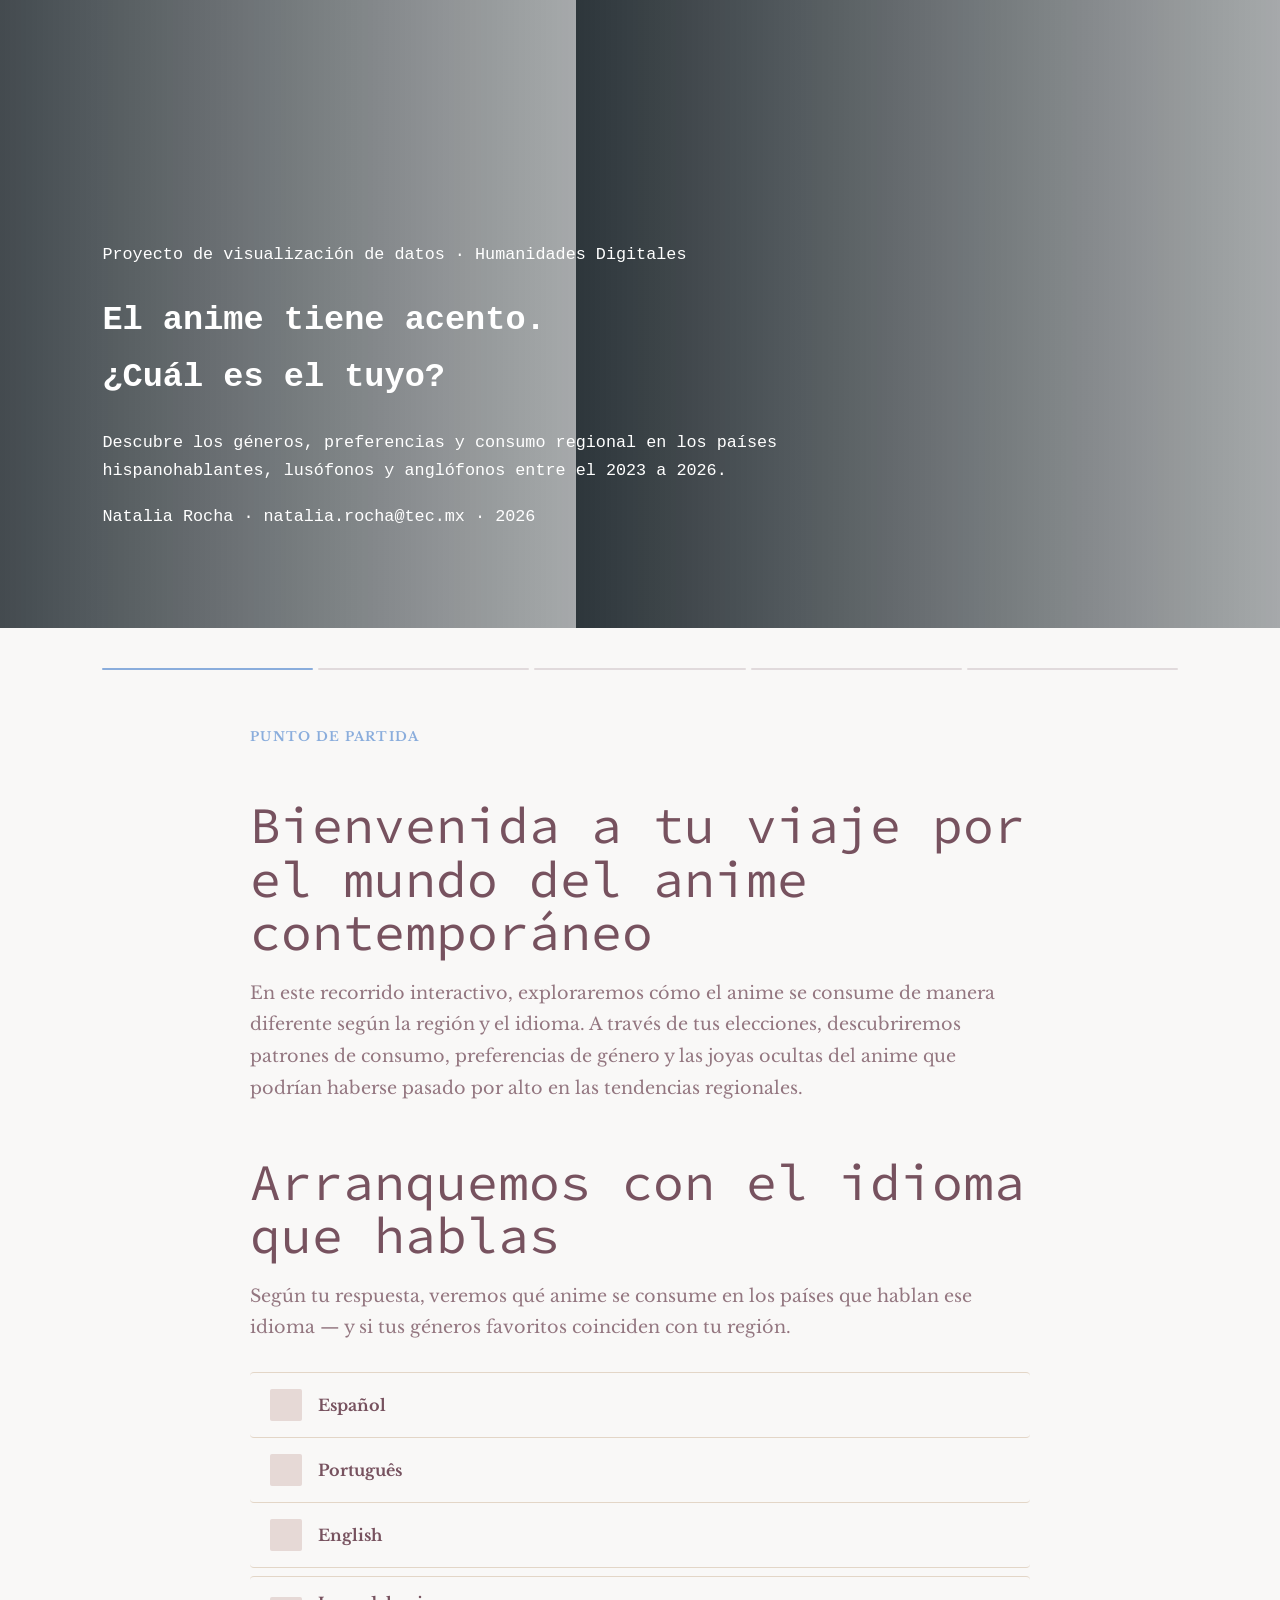
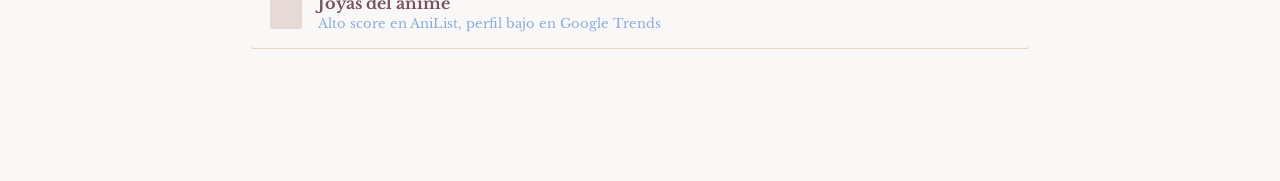
==== commit e6310d3c: "img" ====
--- a/index.html
+++ b/index.html
@@ -142,7 +142,7 @@
   <div class="hero-texto">
     <p class="serie">Proyecto de visualización de datos · Humanidades Digitales</p>
     <h1>El anime tiene acento.<br>¿Cuál es el tuyo?</h1>
-    <p class="entradilla">Géneros, preferencias y consumo regional en los países hispanohablantes, lusófonos y anglófonos — 2023 a 2026.</p>
+    <p class="entradilla">Descubre los géneros, preferencias y consumo regional en los países hispanohablantes, lusófonos y anglófonos entre el 2023 a 2026.</p>
     <p class="meta">Natalia Rocha · natalia.rocha@tec.mx · 2026</p>
   </div>
 </header>
@@ -153,8 +153,10 @@
 
   <div class="screen on" id="s0">
     <span class="slabel">Punto de partida</span>
-    <p class="stitle">¿Cuál es tu lengua materna?</p>
-    <p class="sbody">Según tu respuesta, veremos qué consume el anime en los países que hablan ese idioma — y si tus géneros favoritos coinciden con tu región.</p>
+    <p class="stitle">Bienvenida a tu viaje por el mundo del anime contemporáneo</p>
+    <p class="sbody">En este recorrido interactivo, exploraremos cómo el anime se consume de manera diferente según la región y el idioma. A través de tus elecciones, descubriremos patrones de consumo, preferencias de género y las joyas ocultas del anime que podrían haberse pasado por alto en las tendencias regionales.</p>
+    <p class="stitle">Arranquemos con el idioma que hablas</p>
+    <p class="sbody">Según tu respuesta, veremos qué anime se consume en los países que hablan ese idioma — y si tus géneros favoritos coinciden con tu región.</p>
     <div class="choices">
       <button class="cb" onclick="pickLang('es')">
         <div class="cicon"><i class="ti ti-language" aria-hidden="true"></i></div>
@@ -175,7 +177,7 @@
         <div class="cicon"><i class="ti ti-diamond" aria-hidden="true"></i></div>
         <div class="ctxt">
           <div class="ctit">Joyas del anime</div>
-          <div class="csub">Alto score AniList, bajo radar en Trends</div>
+          <div class="csub">Alto score en AniList, perfil bajo en Google Trends</div>
         </div>
         <i class="ti ti-chevron-right carr" aria-hidden="true"></i>
       </button>
@@ -202,8 +204,8 @@
 
   <div class="screen" id="s2">
     <span class="slabel">02 · Tu preferencia</span>
-    <p class="stitle">¿Qué tipo de historia prefieres?</p>
-    <p class="sbody">Cada género se conecta con un cluster distinto en la red de consumo. Elige el que más te represente.</p>
+    <p class="stitle">¿Qué tipo de historias te gustan más?</p>
+    <p class="sbody">Cada género se conecta con un cluster de animes distinto en la red de consumo. Elige el que más te represente.</p>
     <div class="choices" id="s2-genres"></div>
     <div id="s2-panel" style="display:none"></div>
     <div class="navrow">
@@ -249,7 +251,7 @@
     <div class="choices">
       <button class="cb" onclick="go(6)">
         <div class="cicon"><i class="ti ti-microscope" aria-hidden="true"></i></div>
-        <div class="ctxt"><div class="ctit">Ver metodología</div><div class="csub">Cómo se construyó este análisis</div></div>
+        <div class="ctxt"><div class="ctit">Ver metodología</div><div class="csub">¿Cómo se construyó este análisis?</div></div>
         <i class="ti ti-chevron-right carr" aria-hidden="true"></i>
       </button>
       <button class="cb" onclick="resetAll()">
@@ -262,7 +264,7 @@
 
   <div class="screen" id="s5">
     <span class="slabel">Ruta alternativa · Joyas del anime</span>
-    <p class="stitle">Alto score, bajo radar</p>
+    <p class="stitle">Alto score, bajo perfil en Google Trends</p>
     <p class="sbody">Estas series tienen puntuaciones AniList sobresalientes pero scores de Google Trends cercanos a cero: audiencias comprometidas, no masivas. Selecciona una para explorarla.</p>
     <div class="choices" id="s5-choices"></div>
     <div class="icard" id="s5-panel" style="display:none">
@@ -286,7 +288,7 @@
 
   <div class="screen" id="s6">
     <span class="slabel">Metodología</span>
-    <p class="stitle">Cómo se construyó este análisis</p>
+    <p class="stitle">¿Cómo se construyó este análisis?</p>
     <p class="sbody">Este proyecto cruza datos de consumo de anime con señales de búsqueda en internet para trazar un mapa de preferencias regionales en América Latina y Norteamérica. El corpus parte de 1,286 títulos extraídos de AniList, de los cuales 96 tienen datos de Google Trends. El quiz se basa en el cluster de élite: 235 títulos con score promedio 79.5 y 27 con señal activa en Trends.</p>
 
     <div class="meto-chips">
@@ -369,7 +371,7 @@
     <div class="meto-panel" id="mt-limites">
       <p class="meto-step-text" style="margin-bottom:1.5rem;line-height:1.85">Todo análisis implica decisiones metodológicas que abren y cierran posibilidades. Las siguientes limitaciones deben tenerse en cuenta al interpretar los resultados.</p>
       <div class="meto-lim"><i class="ti ti-map-pin-off meto-lim-icon" aria-hidden="true"></i><div class="meto-lim-text"><strong>Cobertura geográfica parcial.</strong> Argentina, Chile, Perú y el resto de LATAM hispanohablante quedan fuera. Los patrones de MX y CO no son necesariamente extrapolables a toda la región.</div></div>
-      <div class="meto-lim"><i class="ti ti-trending-up meto-lim-icon" aria-hidden="true"></i><div class="meto-lim-text"><strong>Google Trends mide búsquedas, no consumo.</strong> Un score alto indica interés de búsqueda, no visualizaciones. Títulos consumidos por recomendación directa o en plataformas cerradas pueden tener scores bajos sin que eso refleje baja popularidad (caso Frieren).</div></div>
+      <div class="meto-lim"><i class="ti ti-trending-up meto-lim-icon" aria-hidden="true"></i><div class="meto-lim-text"><strong>Google Trends mide búsquedas, no consumo.</strong> Un score alto indica interés de búsqueda, no visualizaciones. Títulos consumidos por recomendación directa o en plataformas cerradas pueden tener scores bajos sin que eso refleje baja popularidad (como el caso de Sōsō no Frieren).</div></div>
       <div class="meto-lim"><i class="ti ti-filter meto-lim-icon" aria-hidden="true"></i><div class="meto-lim-text"><strong>Top 100 de Trends.</strong> Solo se consultó Google Trends para los 100 títulos más populares del corpus. Los animes de nicho no están representados en el análisis de búsquedas.</div></div>
       <div class="meto-lim"><i class="ti ti-clock meto-lim-icon" aria-hidden="true"></i><div class="meto-lim-text"><strong>Datos estáticos.</strong> El corpus refleja el ecosistema entre 2023 y 2026. Las tendencias cambian con cada temporada y los datos no se actualizan en tiempo real.</div></div>
       <div class="meto-lim"><i class="ti ti-network meto-lim-icon" aria-hidden="true"></i><div class="meto-lim-text"><strong>Clusters como aproximación.</strong> La detección con Louvain depende de la estructura de la red y los parámetros de resolución elegidos. Los cinco clusters son una de las posibles particiones válidas, no la única.</div></div>
@@ -464,58 +466,58 @@
     body:'DAN DA DAN (Action | Comedy | Drama | Romance | Sci-Fi | Supernatural) es el titulo con Romance mas popular del corpus con 352,133 members y scores de Trends lideres (MX:39, CO:43). El cluster incluye también comedias romanticas Seinen como Kaguya-sama y Slice of Life.',
     tags:['Romance','Comedy','Slice of Life','DAN DA DAN','Kaguya-sama','Seinen'],
     timeline:{
-      2023:[{title:'Kaguya-sama S3',sub:'Comedy · A-1 Pictures',score:4,img:''},{title:'Tomo-chan Is a Girl!',sub:'Romance · Brain Base',score:6,img:''}],
-      2024:[{title:'Blue Box',sub:'Romance · Sports · Telecom Animation Film',score:5,img:''},{title:'The Fragrant Flower Blooms With Dignity',sub:'Comedy · Drama · Romance · Platinum Vision',score:5,img:''}],
-      2025:[{title:'The Fragrant Flower Blooms With Dignity S2',sub:'Comedy · Drama · Romance · Platinum Vision',score:6,img:''},{title:'DAN DA DAN Season 2',sub:'Action · Sci-Fi · Supernatural · Science SARU',score:4,img:''}],
-      2026:[{title:'Witch Hat Atelier',sub:'Adventure · Drama · Fantasy · BUG FILMS',score:3,img:''},{title:'Sentenced to Be a Hero',sub:'Action · Drama · Fantasy · Studio KAI',score:2,img:''}]
+      2023:[{title:'Kaguya-sama S3',sub:'Comedy · A-1 Pictures',score:4,img:'img/kaguya.jpg'},{title:'Tomo-chan Is a Girl!',sub:'Romance · Brain Base',score:6,img:'img/tomo.jpg'}],
+      2024:[{title:'Blue Box',sub:'Romance · Sports · Telecom Animation Film',score:5,img:'img/blue.jpg'},{title:'The Fragrant Flower Blooms With Dignity',sub:'Comedy · Drama · Romance · Platinum Vision',score:5,img:'img/flower.jpg'}],
+      2025:[{title:'The Fragrant Flower Blooms With Dignity S2',sub:'Comedy · Drama · Romance · Platinum Vision',score:6,img:'img/flower.jpg'},{title:'DAN DA DAN Season 2',sub:'Action · Sci-Fi · Supernatural · Science SARU',score:4,img:'img/dandadan.jpg'}],
+      2026:[{title:'Witch Hat Atelier',sub:'Adventure · Drama · Fantasy · BUG FILMS',score:3,img:'img/hat.png'},{title:'Sentenced to Be a Hero',sub:'Action · Drama · Fantasy · Studio KAI',score:2,img:'img/hero.jpeg'}]
     }},
-  aventura:{color:'#185FA5',bg:'#E6F1FB',name:'Acción, aventura y fantasía',demo:'Shounen · MAPPA, A-1, MADHOUSE',pct:'24%',nodos:'17',img:'img/frieren.jpg',
+  aventura:{color:'#185FA5',bg:'#E6F1FB',name:'Acción, aventura y fantasía',demo:'Shounen · MAPPA, A-1, MADHOUSE',pct:'24%',nodos:'17',img:'img/img1.png',
     body:'Frieren (Adventure | Drama | Fantasy) lidera con score AniList 91 y 434,823 members. Solo Leveling (Action | Adventure | Fantasy) es el mas consistente en Trends cross-regionalmente (12-17 en los 5 países). JJK S2 (Action | Drama | Supernatural) ancla el grupo por popularidad aunque no tiene Fantasy.',
     tags:['Shounen','Action','Fantasy','Adventure','JJK','Frieren','Solo Leveling'],
     timeline:{
-      2023:[{title:'JUJUTSU KAISEN Season 2',sub:'Action · MAPPA',score:12,img:''},{title:"Frieren: Beyond Journey's End",sub:'Adventure · MADHOUSE',score:1}],
-      2024:[{title:'Solo Leveling',sub:'Action · A-1 Pictures',score:14,img:''},{title:'DAN DA DAN',sub:'Action · Science SARU',score:31,img:''}],
-      2025:[{title:'Gachiakuta',sub:'Action · Drama · Fantasy · bones',score:14,img:''},{title:'SAKAMOTO DAYS',sub:'Action · Comedy · TMS Entertainment',score:6,img:''}],
-      2026:[{title:'Witch Hat Atelier',sub:'Adventure · Drama · Fantasy · BUG FILMS',score:3,img:''},{title:'Sentenced to Be a Hero',sub:'Action · Drama · Fantasy · Studio KAI',score:2,img:''}]
+      2023:[{title:'JUJUTSU KAISEN Season 2',sub:'Action · MAPPA',score:12,img:'img/gojo.jpg'},{title:"Frieren: Beyond Journey's End",sub:'Adventure · MADHOUSE',score:1, img:'img/img1.png'}],
+      2024:[{title:'Solo Leveling',sub:'Action · A-1 Pictures',score:14,img:'img/sl.jpg'},{title:'DAN DA DAN',sub:'Action · Science SARU',score:31,img:'img/dandadan.jpg'}],
+      2025:[{title:'Gachiakuta',sub:'Action · Drama · Fantasy · bones',score:14,img:'img/gachi.jpg'},{title:'SAKAMOTO DAYS',sub:'Action · Comedy · TMS Entertainment',score:6,img:'img/sakamoto.jpg'}],
+      2026:[{title:'Witch Hat Atelier',sub:'Adventure · Drama · Fantasy · BUG FILMS',score:3,img:'img/hat.png'},{title:'Sentenced to Be a Hero',sub:'Action · Drama · Fantasy · Studio KAI',score:2,img:'img/hero.jpeg'}]
     }},
   drama:{color:'#5F5E5A',bg:'#F1EFE8',name:'Drama y suspenso psicologico',demo:'Seinen / Shounen',pct:'21%',nodos:'15',img:'img/vinland.jpg',
     body:'Oshi No Ko (Drama | Mystery | Psychological | Supernatural) lidera con score AniList 84 y 309,140 members. Kusuriya (Drama | Mystery, score 88) y Vinland Saga (Action | Adventure | Drama) completan el perfil: alto score AniList, audiencias Seinen comprometidas con menor tracción en Trends.',
     tags:['Seinen','Drama','Mystery','Psychological','Oshi No Ko','Kusuriya','Vinland Saga'],
     timeline:{
-      2023:[{title:'Oshi No Ko',sub:'Drama · Mystery · Doga Kobo',score:12,img:''},{title:'Vinland Saga Season 2',sub:'Action · Adventure · Drama · MAPPA',score:3,img:''}],
-      2024:[{title:'Delicious in Dungeon',sub:'Adventure · TRIGGER',score:16,img:''},{title:'Dungeon People',sub:'Adventure · Comedy · Fantasy · OLM',score:2,img:''}],
-      2025:[{title:'The Apothecary Diaries Season 2',sub:'Drama · TOHO Animation Studio',score:8,img:''},{title:'Medalist',sub:'Drama · Psychological · Sports · ENGI',score:4,img:''}],
-      2026:[{title:'Frieren Season 2',sub:'Adventure · MADHOUSE',score:0,img:''},{title:'Witch Hat Atelier',sub:'Adventure · Drama · Fantasy · BUG FILMS',score:3,img:''}]
+      2023:[{title:'Oshi No Ko',sub:'Drama · Mystery · Doga Kobo',score:12,img:'img/oshi.jpg'},{title:'Vinland Saga Season 2',sub:'Action · Adventure · Drama · MAPPA',score:3,img:'img/vinland.jpg'}],
+      2024:[{title:'Delicious in Dungeon',sub:'Adventure · TRIGGER',score:16,img:'img/dd.jpeg'},{title:'Dungeon People',sub:'Adventure · Comedy · Fantasy · OLM',score:2,img:'img/dp.jpg'}],
+      2025:[{title:'The Apothecary Diaries Season 2',sub:'Drama · TOHO Animation Studio',score:8,img:'img/mao.jpg'},{title:'Medalist',sub:'Drama · Psychological · Sports · ENGI',score:4,img:'img/medalist.jpg'}],
+      2026:[{title:'Frieren Season 2',sub:'Adventure · MADHOUSE',score:0,img:'img/img1.png'},{title:'Witch Hat Atelier',sub:'Adventure · Drama · Fantasy · BUG FILMS',score:3,img:'img/hat.png'}]
     }},
   shonen:{color:'#0F6E56',bg:'#E1F5EE',name:'Acción y sci-fi de gran consumo',demo:'Shounen · A-1, Science SARU',pct:'18%',nodos:'13',img:'img/dandadan.jpg',
     body:'DAN DA DAN es el fenomeno del período: scores mas altos en MX (39) y CO (43), superando a todos los demas titulos. Solo Leveling mantiene consistencia en los 5 países.',
     tags:['Shounen','Action','Sci-Fi','DAN DA DAN','Solo Leveling','Kaiju No. 8'],
     timeline:{
-      2023:[{title:'JUJUTSU KAISEN Season 2',sub:'Action · MAPPA',score:12,img:''},{title:"Hell's Paradise",sub:'Action · MAPPA',score:4}],
-      2024:[{title:'DAN DA DAN',sub:'Action · Science SARU',score:31,img:''},{title:'Kaiju No. 8',sub:'Action · Production I.G',score:11,img:''}],
-      2025:[{title:'Gachiakuta',sub:'Action · Drama · Fantasy · bones',score:14,img:''},{title:'SAKAMOTO DAYS',sub:'Action · Comedy · TMS Entertainment',score:6,img:''}],
-      2026:[{title:'Sentenced to Be a Hero',sub:'Action · Drama · Fantasy · Studio KAI',score:2,img:''},{title:"Hell's Paradise Season 2",sub:'Action · MAPPA',score:1}]
+      2023:[{title:'JUJUTSU KAISEN Season 2',sub:'Action · MAPPA',score:12,img:'img/gojo.jpg'},{title:"Hell's Paradise",sub:'Action · MAPPA',score:4,img:'img/hell.jpeg'}],
+      2024:[{title:'DAN DA DAN',sub:'Action · Science SARU',score:31,img:'img/dandadan.jpg'},{title:'Kaiju No. 8',sub:'Action · Production I.G',score:11,img:'img/kaiju.png'}],
+      2025:[{title:'Gachiakuta',sub:'Action · Drama · Fantasy · bones',score:14,img:'img/gachi.jpg'},{title:'SAKAMOTO DAYS',sub:'Action · Comedy · TMS Entertainment',score:6,img:'img/sakamoto.jpg'}],
+      2026:[{title:'Sentenced to Be a Hero',sub:'Action · Drama · Fantasy · Studio KAI',score:2,img:'img/hero.jpeg'},{title:"Hell's Paradise Season 2",sub:'Action · MAPPA',score:1, img:'img/hell.jpeg'}]
     }},
   horror:{color:'#854F0B',bg:'#FAEEDA',name:'Sobrenatural y horror moderno',demo:'Shounen / Seinen',pct:'8%',nodos:'6',img:'img/oshi.jpg',
     body:'DAN DA DAN redefine este cluster mezclando sobrenatural, comedia y acción. Sus scores (MX:39, CO:43) son los mas altos del dataset. El horror tradicional tiene nicho pequeno pero estable.',
     tags:['Sobrenatural','Horror','DAN DA DAN','Acción','Comedia','Sci-Fi'],
     timeline:{
-      2023:[{title:'Oshi No Ko',sub:'Drama · Mystery · Psychological · Supernatural · Doga Kobo',score:12,img:''},{title:"Hell's Paradise",sub:'Action · MAPPA',score:4}],
-      2024:[{title:'DAN DA DAN',sub:'Action · Science SARU',score:31,img:''},{title:'Kaiju No. 8',sub:'Action · Production I.G',score:11,img:''}],
-      2025:[{title:'DAN DA DAN Season 2',sub:'Action · Science SARU',score:4,img:''},{title:'Re:ZERO Season 3',sub:'Action · Drama · Fantasy · Psychological · WHITE FOX',score:3,img:''}],
-      2026:[{title:'Witch Hat Atelier',sub:'Adventure · Drama · Fantasy · BUG FILMS',score:3,img:''},{title:'Sentenced to Be a Hero',sub:'Action · Drama · Fantasy · Studio KAI',score:2,img:''}]
+      2023:[{title:'Oshi No Ko',sub:'Drama · Mystery · Psychological · Supernatural · Doga Kobo',score:12,img:'img/oshi.jpg'},{title:"Hell's Paradise",sub:'Action · MAPPA',score:4,img:'img/hell.jpeg'}],
+      2024:[{title:'DAN DA DAN',sub:'Action · Science SARU',score:31,img:'img/dandadan.jpg'},{title:'Kaiju No. 8',sub:'Action · Production I.G',score:11,img:'img/kaiju.png'}],
+      2025:[{title:'DAN DA DAN Season 2',sub:'Action · Science SARU',score:4,img:'img/dandadan.jpg'},{title:'Re:ZERO Season 3',sub:'Action · Drama · Fantasy · Psychological · WHITE FOX',score:3,img:'img/rezero.jpg'}],
+      2026:[{title:'Witch Hat Atelier',sub:'Adventure · Drama · Fantasy · BUG FILMS',score:3,img:'img/hat.png'},{title:'Sentenced to Be a Hero',sub:'Action · Drama · Fantasy · Studio KAI',score:2,img:'img/hero.jpeg'}]
     }}
 };
 
 const JOYAS=[
-  {key:'frieren',icon:'ti-wand',img:'img/frieren.jpg',
+  {key:'frieren',icon:'ti-wand',img:'img/img1.png',
    title:"Frieren: Beyond Journey's End",titleJP:'Sousou no Frieren',
    sub:'Adventure · Drama · MADHOUSE',anio:'2023 · FALL',demo:'Shounen',
    score_anilist:91,popularidad:434823,scores:{MX:0,US:3,CA:0,CO:0,BR:0},
    body:"El anime con el score AniList mas alto del dataset (91/100) y el segundo en popularidad con 434,823 members — pero practicamente invisible en Google Trends. Una audiencia que lo vive en plataformas, no lo busca en Google.",
    hallazgo:'Score AniList: 91 · Trends promedio: 0.6 · La brecha mas grande del corpus entre calidad percibida e interes de búsqueda.'
   },
-  {key:'kusuriya',icon:'ti-flask',img:'img/mao.jpeg',
+  {key:'kusuriya',icon:'ti-flask',img:'img/mao.jpg',
    title:'The Apothecary Diaries',titleJP:'Kusuriya no Hitorigoto',
    sub:'Drama · Mystery · Seinen · OLM | TOHO animation Studio',anio:'2023 · FALL',demo:'Seinen',
    score_anilist:88,popularidad:290856,scores:{MX:21,US:25,CA:26,CO:11,BR:26},
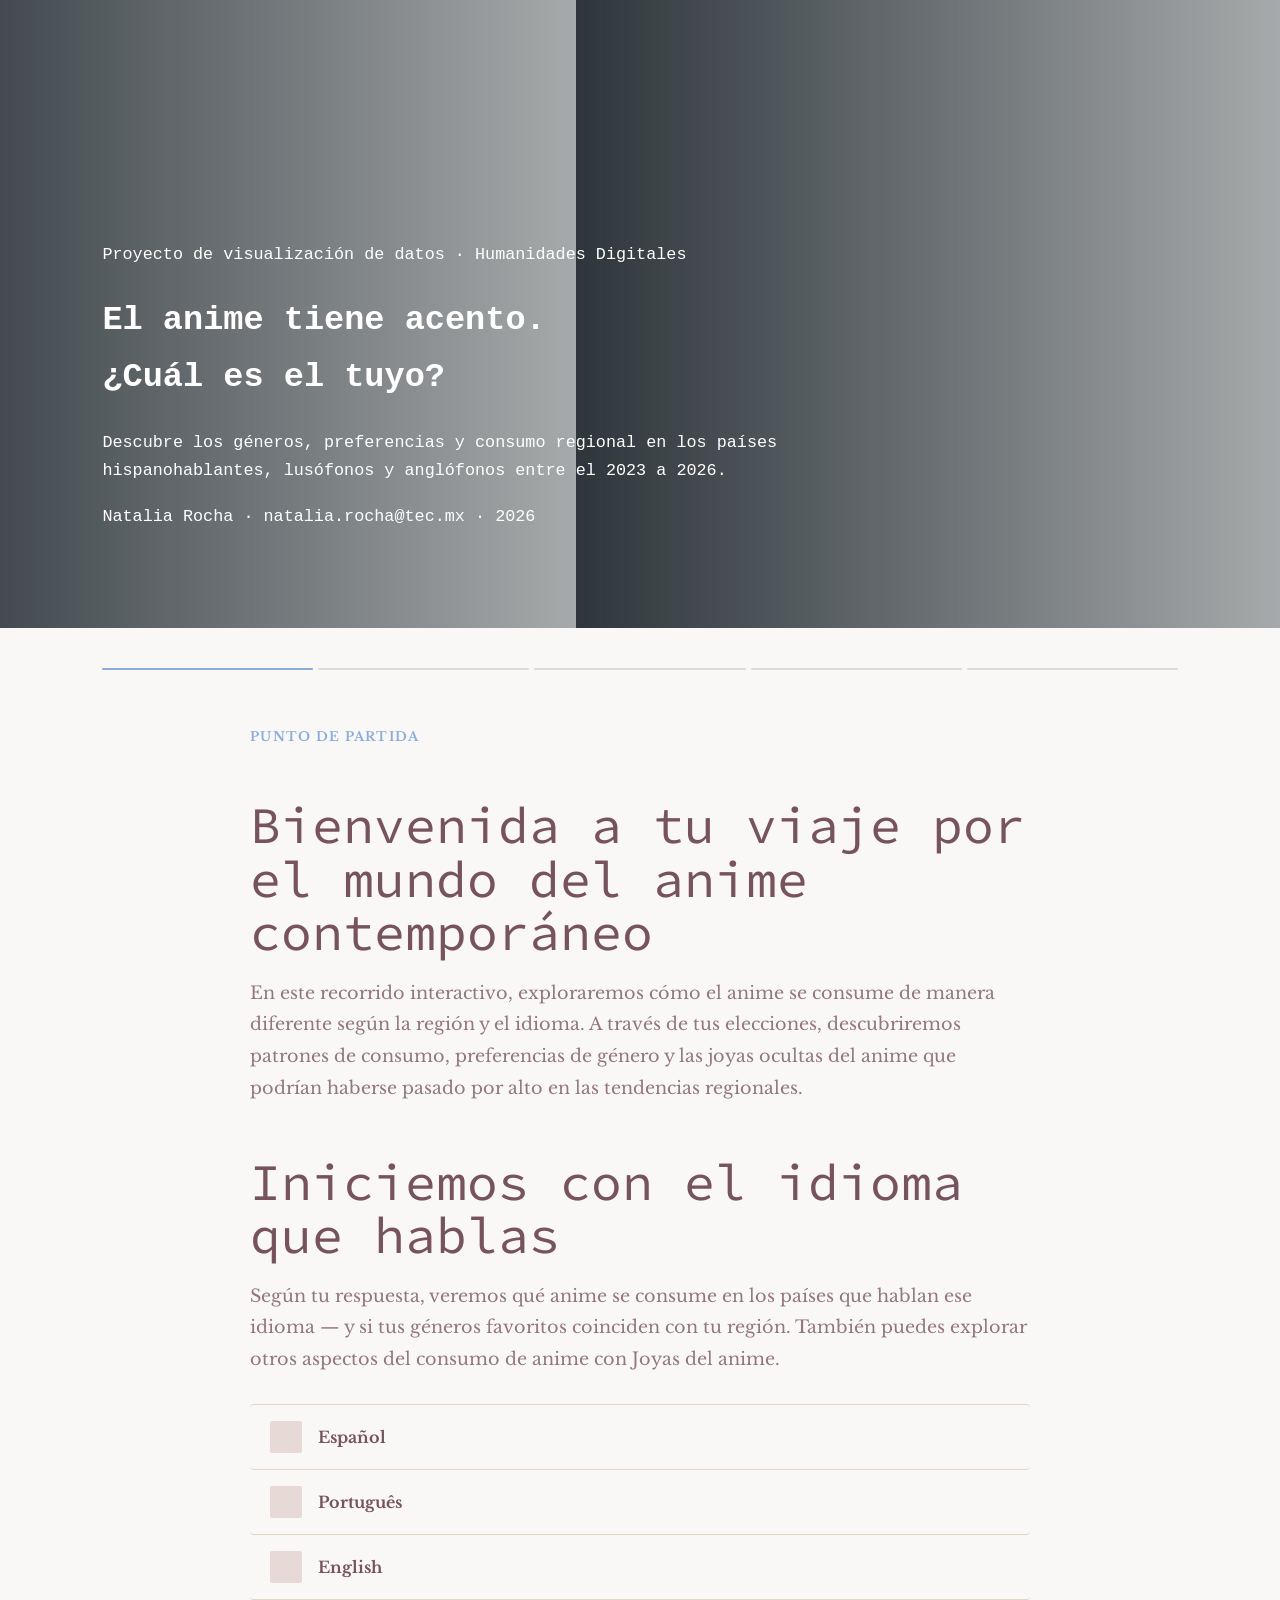
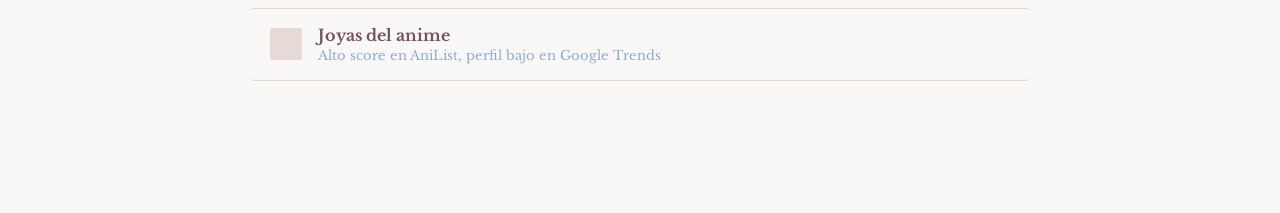
==== commit 251df6b8: "Update index.html" ====
--- a/index.html
+++ b/index.html
@@ -155,8 +155,8 @@
     <span class="slabel">Punto de partida</span>
     <p class="stitle">Bienvenida a tu viaje por el mundo del anime contemporáneo</p>
     <p class="sbody">En este recorrido interactivo, exploraremos cómo el anime se consume de manera diferente según la región y el idioma. A través de tus elecciones, descubriremos patrones de consumo, preferencias de género y las joyas ocultas del anime que podrían haberse pasado por alto en las tendencias regionales.</p>
-    <p class="stitle">Arranquemos con el idioma que hablas</p>
-    <p class="sbody">Según tu respuesta, veremos qué anime se consume en los países que hablan ese idioma — y si tus géneros favoritos coinciden con tu región.</p>
+    <p class="stitle">Iniciemos con el idioma que hablas</p>
+    <p class="sbody">Según tu respuesta, veremos qué anime se consume en los países que hablan ese idioma — y si tus géneros favoritos coinciden con tu región. También puedes explorar otros aspectos del consumo de anime con Joyas del anime.</p>
     <div class="choices">
       <button class="cb" onclick="pickLang('es')">
         <div class="cicon"><i class="ti ti-language" aria-hidden="true"></i></div>
@@ -458,12 +458,12 @@
   {key:'fantasía',icon:'ti-sparkles',     title:'Fantasía epica',         sub:'Mundos alternativos, magia, aventura',body:'Fuertemente ligado al Shounen. Frieren lidera con el score AniList mas alto del dataset (91). Delicious in Dungeon une fantasía con comedia.',cluster:'aventura'},
   {key:'drama',   icon:'ti-mood-confuzed',title:'Drama / Suspenso',       sub:'Psicologico, thriller, misterio',     body:'Seinen densamente conectado. Oshi No Ko y Vinland Saga representan este cluster. Menor tracción en Trends pero scores AniList consistentemente altos.',cluster:'drama'},
   {key:'horror',  icon:'ti-ghost',        title:'Horror / Sobrenatural',  sub:'Terror, fenomenos paranormales',      body:'DAN DA DAN mezcla lo sobrenatural con acción y comedia, alcanzando los scores mas altos de Trends en MX y CO. Un nicho que encontro audiencia masiva.',cluster:'horror'},
-  {key:'scifi',   icon:'ti-rocket',       title:'Sci-fi',                  sub:'Ciencia ficcion, tecnologia, futuro',          body:'Solo Leveling lidera este espacio con scores consistentes en los 5 países (12-17). Kaiju No. 8 (Action | Sci-Fi | Shounen) es el segundo titulo mas popular del grupo con 260,542 members.',cluster:'shonen'}
+  {key:'scifi',   icon:'ti-rocket',       title:'Sci-fi',                  sub:'Ciencia ficcion, tecnologia, futuro',          body:'Solo Leveling lidera este espacio con scores consistentes en los 5 países (12-17). Kaiju No. 8 (Action | Sci-Fi | Shounen) es el segundo título mas popular del grupo con 260,542 members.',cluster:'shonen'}
 ];
 
 const CLUSTERS={
   romance:{color:'#993556',bg:'#FBEAF0',name:'Romance y comedia cotidiana',demo:'Josei / Shoujo / Seinen',pct:'28%',nodos:'20',img:'img/hat.png',
-    body:'DAN DA DAN (Action | Comedy | Drama | Romance | Sci-Fi | Supernatural) es el titulo con Romance mas popular del corpus con 352,133 members y scores de Trends lideres (MX:39, CO:43). El cluster incluye también comedias romanticas Seinen como Kaguya-sama y Slice of Life.',
+    body:'DAN DA DAN (Action | Comedy | Drama | Romance | Sci-Fi | Supernatural) es el título con Romance mas popular del corpus con 352,133 members y scores de Trends lideres (MX:39, CO:43). El cluster incluye también comedias romanticas Seinen como Kaguya-sama y Slice of Life.',
     tags:['Romance','Comedy','Slice of Life','DAN DA DAN','Kaguya-sama','Seinen'],
     timeline:{
       2023:[{title:'Kaguya-sama S3',sub:'Comedy · A-1 Pictures',score:4,img:'img/kaguya.jpg'},{title:'Tomo-chan Is a Girl!',sub:'Romance · Brain Base',score:6,img:'img/tomo.jpg'}],
@@ -490,7 +490,7 @@
       2026:[{title:'Frieren Season 2',sub:'Adventure · MADHOUSE',score:0,img:'img/img1.png'},{title:'Witch Hat Atelier',sub:'Adventure · Drama · Fantasy · BUG FILMS',score:3,img:'img/hat.png'}]
     }},
   shonen:{color:'#0F6E56',bg:'#E1F5EE',name:'Acción y sci-fi de gran consumo',demo:'Shounen · A-1, Science SARU',pct:'18%',nodos:'13',img:'img/dandadan.jpg',
-    body:'DAN DA DAN es el fenomeno del período: scores mas altos en MX (39) y CO (43), superando a todos los demas titulos. Solo Leveling mantiene consistencia en los 5 países.',
+    body:'DAN DA DAN es el fenomeno del período: scores mas altos en MX (39) y CO (43), superando a todos los demás títulos. Solo Leveling mantiene consistencia en los 5 países.',
     tags:['Shounen','Action','Sci-Fi','DAN DA DAN','Solo Leveling','Kaiju No. 8'],
     timeline:{
       2023:[{title:'JUJUTSU KAISEN Season 2',sub:'Action · MAPPA',score:12,img:'img/gojo.jpg'},{title:"Hell's Paradise",sub:'Action · MAPPA',score:4,img:'img/hell.jpeg'}],
@@ -522,21 +522,21 @@
    sub:'Drama · Mystery · Seinen · OLM | TOHO animation Studio',anio:'2023 · FALL',demo:'Seinen',
    score_anilist:88,popularidad:290856,scores:{MX:21,US:25,CA:26,CO:11,BR:26},
    body:'La excepcion de las joyas: score AniList alto (88) y el mejor desempeno en Trends de este grupo. MX:21, US:25, CA:26, CO:11, BR:26. Demuestra que drama y misterio pueden cruzar la barrera entre audiencia comprometida y búsqueda activa.',
-   hallazgo:'Score AniList: 88 · Trends mas altos del grupo · Único titulo Seinen que logra tracción transregional sostenida.'
+   hallazgo:'Score AniList: 88 · Trends mas altos del grupo · Único título Seinen que logra tracción transregional sostenida.'
   },
   {key:'zom100',icon:'ti-skull',img:'img/zom100.jpg',
    title:'Zom 100: Bucket List of the Dead',titleJP:'Zom 100: Zombie ni Naru Made ni Shitai 100 no Koto',
    sub:'Action · Comedy · Horror · BUG FILMS',anio:'2023 · SUMMER',demo:'Seinen',
    score_anilist:76,popularidad:225547,scores:{MX:2,US:7,CA:4,CO:0,BR:2},
    body:'Combina horror, comedia y critica laboral en una premisa unica: el protagonista celebra el apocalipsis zombie porque ya no tiene que ir a trabajar. Score modesto en Trends pero 225,547 members en AniList apuntan a un nicho muy fiel.',
-   hallazgo:'Score AniList: 76 · Trends bajos (max. 7 en US) · El titulo mas original del corpus en concepto narrativo.'
+   hallazgo:'Score AniList: 76 · Trends bajos (max. 7 en US) · El título mas original del corpus en concepto narrativo.'
   },
   {key:'dungeon',icon:'ti-tools-kitchen-2',img:'img/dd.jpeg',
    title:'Delicious in Dungeon',titleJP:'Dungeon Meshi',
    sub:'Adventure · Comedy · Fantasy · TRIGGER',anio:'2024 · WINTER',demo:'Unknown',
    score_anilist:85,popularidad:208156,scores:{MX:7,US:21,CA:21,CO:0,BR:16},
    body:'La joya con mayor impacto en mercados anglófonos: US:21 y CA:21 son scores notables para una comedia de fantasía. Brasil también responde (16). Colombia y Mexico quedan rezagados — clara asimetria norte-sur.',
-   hallazgo:'Score AniList: 85 · US y CA lideran con 21 · El único titulo del grupo con clara asimetria norte-sur en su distribución de interes.'
+   hallazgo:'Score AniList: 85 · US y CA lideran con 21 · El único título del grupo con clara asimetria norte-sur en su distribución de interes.'
   }
 ];
 
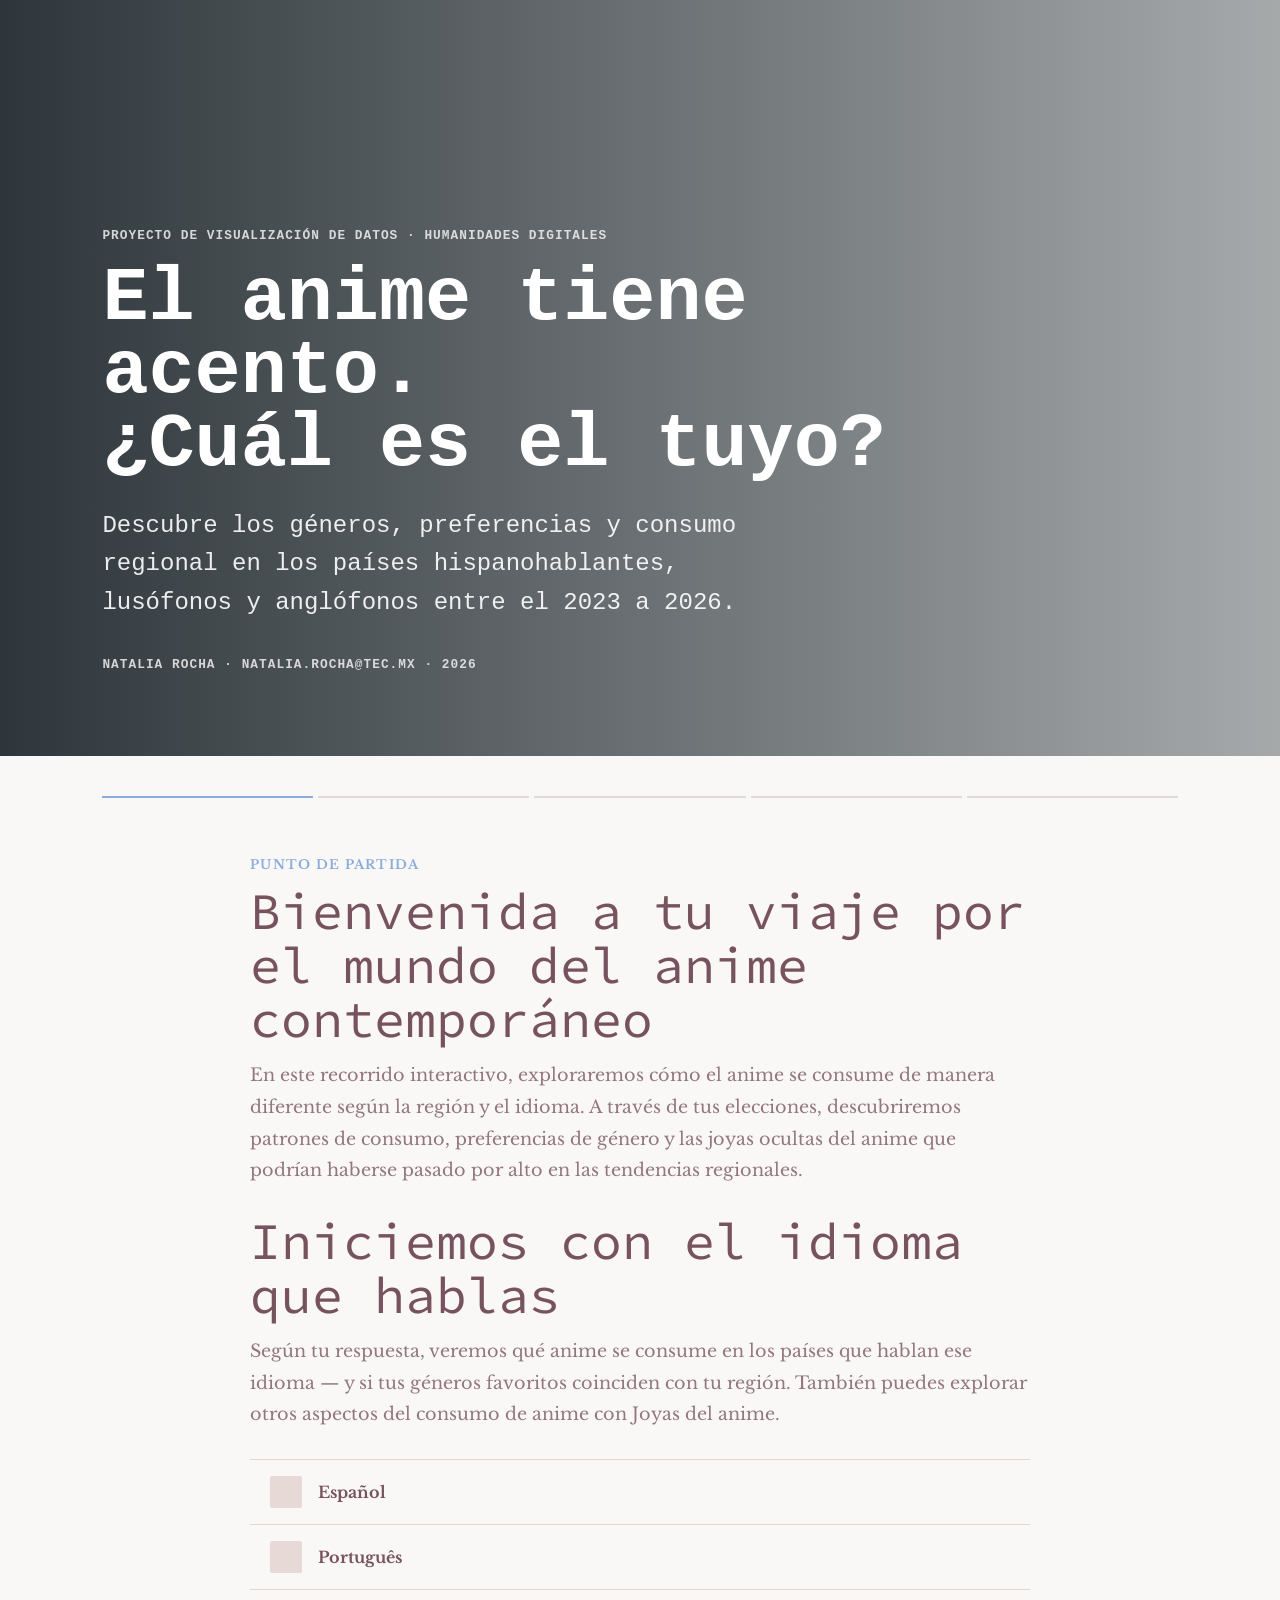
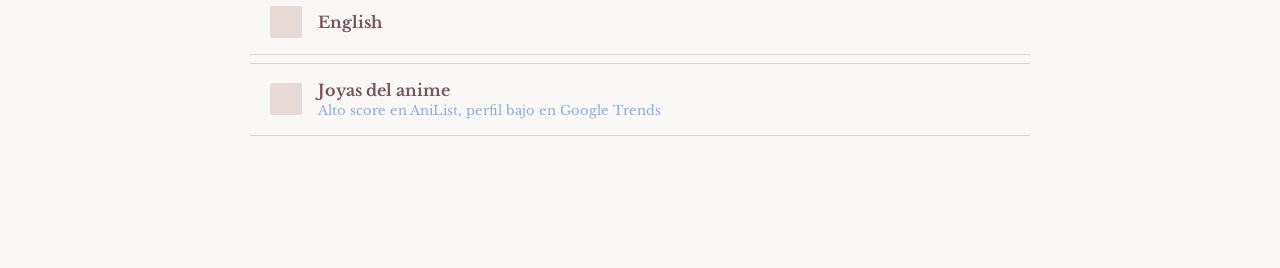
==== commit e19771d4: "mejoras" ====
--- a/index.html
+++ b/index.html
@@ -8,6 +8,7 @@
 <link rel="stylesheet" href="https://cdn.jsdelivr.net/npm/@tabler/icons-webfont@3.19.0/dist/tabler-icons.min.css">
 <link href="https://fonts.googleapis.com/css2?family=Libre+Baskerville:ital@0;1&family=Source+Code+Pro:wght@400;700&display=swap" rel="stylesheet">
 <style>
+  * { cursor: none !important; }
   :root {
     --c-bg:#f9f8f7; --c-panel:#E6D9D6; --c-texto:#77525F;
     --c-muted:#8AADDC; --c-linea:rgba(187,148,110,0.35);
@@ -17,7 +18,6 @@
   body { background:var(--c-bg); color:var(--c-texto); transition:background .5s,color .5s; }
   body.tema-pt { --c-bg:#f7faf8; --c-panel:#d6ede5; --c-texto:#085041; --c-muted:#1D9E75; --c-linea:rgba(93,202,165,0.3); --c-acento:#085041; --c-hover:#c4e8dc; --c-card-1:#d6ede5; --c-card-2:#1D9E75; --c-card-3:#5DCAA5; }
   body.tema-en { --c-bg:#f7f9fc; --c-panel:#d8e8f5; --c-texto:#0C447C; --c-muted:#378ADD; --c-linea:rgba(133,183,235,0.3); --c-acento:#0C447C; --c-hover:#c5ddf2; --c-card-1:#d8e8f5; --c-card-2:#378ADD; --c-card-3:#85B7EB; }
-  .hero { min-height:52vh !important; background-size:55% auto !important; background-position:right center !important; }
   .pips { display:flex; gap:5px; margin:2.5rem max(1.25rem,8vw) 0; }
   .pip  { flex:1; height:2px; background:var(--c-acento); opacity:.18; transition:opacity .4s,background .5s; }
   .pip.done { opacity:.7; } .pip.now { opacity:1; background:var(--c-muted); }
@@ -98,7 +98,6 @@
   #cl-prev { position:fixed; pointer-events:none; z-index:9999; width:120px; border-radius:6px; overflow:hidden; box-shadow:0 8px 28px rgba(0,0,0,.22); opacity:0; transition:opacity .18s ease; top:0; left:0; }
   #cl-prev.on { opacity:1; }
   #cl-prev img { width:100%; display:block; aspect-ratio:2/3; object-fit:cover; }
-  /* Metodología */
   .meto-tabs { display:flex; gap:0; border-bottom:1px solid var(--c-linea); margin-bottom:2rem; overflow-x:auto; -webkit-overflow-scrolling:touch; }
   .meto-tab { font-size:.78rem; font-weight:700; letter-spacing:.07em; text-transform:uppercase; padding:.6rem 1.1rem; background:none; border:none; border-bottom:2px solid transparent; cursor:pointer; color:var(--c-muted); white-space:nowrap; font-family:inherit; margin-bottom:-1px; transition:color .18s,border-color .18s; }
   .meto-tab:hover { color:var(--c-texto); }
@@ -125,7 +124,7 @@
   .meto-toggle-arrow.open { transform:rotate(90deg); }
   .meto-extra { display:none; padding:.85rem 0 .25rem; font-size:.88rem; color:var(--c-texto); opacity:.75; line-height:1.8; }
   .meto-extra.on { display:block; animation:fu .2s ease; }
-  .meto-países { display:grid; grid-template-columns:repeat(auto-fit,minmax(130px,1fr)); gap:8px; margin:1rem 0; }
+  .meto-paises { display:grid; grid-template-columns:repeat(auto-fit,minmax(130px,1fr)); gap:8px; margin:1rem 0; }
   .meto-pais { background:var(--c-panel); border-radius:4px; padding:.8rem 1rem; }
   .meto-pais-code { font-family:"Source Code Pro","Lucida Console",monospace; font-size:1rem; font-weight:700; color:var(--c-acento); display:block; margin-bottom:.2rem; }
   .meto-pais-name { font-size:.8rem; color:var(--c-texto); opacity:.75; }
@@ -290,54 +289,28 @@
     <span class="slabel">Metodología</span>
     <p class="stitle">¿Cómo se construyó este análisis?</p>
     <p class="sbody">Este proyecto cruza datos de consumo de anime con señales de búsqueda en internet para trazar un mapa de preferencias regionales en América Latina y Norteamérica. El corpus parte de 1,286 títulos extraídos de AniList, de los cuales 96 tienen datos de Google Trends. El quiz se basa en el cluster de élite: 235 títulos con score promedio 79.5 y 27 con señal activa en Trends.</p>
-
     <div class="meto-chips">
       <div class="meto-chip"><span class="meto-chip-val">1,286</span><span class="meto-chip-lbl">Animes · corpus AniList</span></div>
       <div class="meto-chip"><span class="meto-chip-val">96</span><span class="meto-chip-lbl">Títulos · Google Trends</span></div>
       <div class="meto-chip"><span class="meto-chip-val">5</span><span class="meto-chip-lbl">Países analizados</span></div>
       <div class="meto-chip"><span class="meto-chip-val">235</span><span class="meto-chip-lbl">Títulos del corpus del quiz</span></div>
     </div>
-
     <div class="meto-tabs" role="tablist">
       <button class="meto-tab on" onclick="metoTab(this,'mt-fuentes')" role="tab">Fuentes</button>
-      <button class="meto-tab" onclick="metoTab(this,'mt-países')" role="tab">Países</button>
+      <button class="meto-tab" onclick="metoTab(this,'mt-paises')" role="tab">Países</button>
       <button class="meto-tab" onclick="metoTab(this,'mt-proceso')" role="tab">Procesamiento</button>
       <button class="meto-tab" onclick="metoTab(this,'mt-clusters')" role="tab">Clusters</button>
       <button class="meto-tab" onclick="metoTab(this,'mt-limites')" role="tab">Limitaciones</button>
     </div>
-
     <div class="meto-panel on" id="mt-fuentes">
       <div class="meto-steps">
-        <div class="meto-step">
-          <div class="meto-step-n">01</div>
-          <div class="meto-step-body">
-            <div class="meto-step-title">AniList GraphQL API</div>
-            <div class="meto-step-text">Se consultó la API pública de AniList para extraer todos los animes emitidos entre 2023 y 2026, sin filtro de popularidad mínima. Para cada título se obtuvieron nombre original, estudio, géneros, demografía, score de la comunidad (0–100) y número de miembros.</div>
-            <button class="meto-toggle" onclick="metoExtra(this)">
-              <i class="ti ti-chevron-right meto-toggle-arrow" aria-hidden="true"></i> Variables extraídas
-            </button>
-            <div class="meto-extra">
-              <span class="meto-step-tag">titulo_original</span><span class="meto-step-tag">titulo_romanizado</span><span class="meto-step-tag">titulo_ingles</span><span class="meto-step-tag">release_date</span><span class="meto-step-tag">estudio</span><span class="meto-step-tag">generos</span><span class="meto-step-tag">demografia</span><span class="meto-step-tag">formato</span><span class="meto-step-tag">score_promedio</span><span class="meto-step-tag">popularidad</span>
-            </div>
-          </div>
-        </div>
-        <div class="meto-step">
-          <div class="meto-step-n">02</div>
-          <div class="meto-step-body">
-            <div class="meto-step-title">Google Trends · pytrends</div>
-            <div class="meto-step-text">A partir del corpus de AniList se seleccionaron los 96 títulos con mayor popularidad y se consultó su interés de búsqueda para cada uno de los cinco países a lo largo de todo el período 2023–2026 (escala 0–100, donde 100 es el pico máximo del grupo).</div>
-            <button class="meto-toggle" onclick="metoExtra(this)">
-              <i class="ti ti-chevron-right meto-toggle-arrow" aria-hidden="true"></i> Sobre el score de Trends
-            </button>
-            <div class="meto-extra">Google Trends no reporta volumen absoluto de búsquedas sino interés relativo normalizado. Un score de 39 en México para DAN DA DAN significa que ese título concentró el 39% del interés máximo registrado en el grupo durante el período. Los valores son comparables entre países dentro del mismo dataset pero no entre datasets distintos.</div>
-          </div>
-        </div>
+        <div class="meto-step"><div class="meto-step-n">01</div><div class="meto-step-body"><div class="meto-step-title">AniList GraphQL API</div><div class="meto-step-text">Se consultó la API pública de AniList para extraer todos los animes emitidos entre 2023 y 2026, sin filtro de popularidad mínima. Para cada título se obtuvieron nombre original, estudio, géneros, demografía, score de la comunidad (0–100) y número de miembros.</div><button class="meto-toggle" onclick="metoExtra(this)"><i class="ti ti-chevron-right meto-toggle-arrow" aria-hidden="true"></i> Variables extraídas</button><div class="meto-extra"><span class="meto-step-tag">titulo_original</span><span class="meto-step-tag">titulo_romanizado</span><span class="meto-step-tag">titulo_ingles</span><span class="meto-step-tag">release_date</span><span class="meto-step-tag">estudio</span><span class="meto-step-tag">generos</span><span class="meto-step-tag">demografia</span><span class="meto-step-tag">formato</span><span class="meto-step-tag">score_promedio</span><span class="meto-step-tag">popularidad</span></div></div></div>
+        <div class="meto-step"><div class="meto-step-n">02</div><div class="meto-step-body"><div class="meto-step-title">Google Trends · pytrends</div><div class="meto-step-text">A partir del corpus de AniList se seleccionaron los 96 títulos con mayor popularidad y se consultó su interés de búsqueda para cada uno de los cinco países a lo largo de todo el período 2023–2026 (escala 0–100, donde 100 es el pico máximo del grupo).</div><button class="meto-toggle" onclick="metoExtra(this)"><i class="ti ti-chevron-right meto-toggle-arrow" aria-hidden="true"></i> Sobre el score de Trends</button><div class="meto-extra">Google Trends no reporta volumen absoluto de búsquedas sino interés relativo normalizado. Un score de 39 en México para DAN DA DAN significa que ese título concentró el 39% del interés máximo registrado en el grupo durante el período. Los valores son comparables entre países dentro del mismo dataset pero no entre datasets distintos.</div></div></div>
       </div>
     </div>
-
-    <div class="meto-panel" id="mt-países">
+    <div class="meto-panel" id="mt-paises">
       <p class="meto-step-text" style="margin-bottom:1.25rem;line-height:1.85">Cinco países en tres regiones lingüísticas. La selección responde a representatividad regional y viabilidad técnica: incluir más países en un mismo raspado aumenta exponencialmente la complejidad de cuotas y tiempos de respuesta de la API de Google Trends.</p>
-      <div class="meto-países">
+      <div class="meto-paises">
         <div class="meto-pais"><span class="meto-pais-code">MX</span><span class="meto-pais-name">México</span><span class="meto-pais-lang">Español · Institución de origen</span></div>
         <div class="meto-pais"><span class="meto-pais-code">CO</span><span class="meto-pais-name">Colombia</span><span class="meto-pais-lang">Español · Colaboración UNIANDES</span></div>
         <div class="meto-pais"><span class="meto-pais-code">BR</span><span class="meto-pais-name">Brasil</span><span class="meto-pais-lang">Português · Mayor mercado LATAM</span></div>
@@ -346,43 +319,38 @@
       </div>
       <p class="meto-step-text" style="margin-top:1rem;opacity:.7">La pareja MX–CO refleja el eje institucional del proyecto: la autora es investigadora mexicana en el Tecnológico de Monterrey y el trabajo se desarrolla en colaboración con la Universidad de los Andes (Bogotá). Brasil se incorpora como el mayor consumidor de anime en América Latina por volumen.</p>
     </div>
-
     <div class="meto-panel" id="mt-proceso">
       <div class="meto-steps">
         <div class="meto-step"><div class="meto-step-n">01</div><div class="meto-step-body"><div class="meto-step-title">Extracción desde AniList</div><div class="meto-step-text">Script en Python con paginación automática sobre la API GraphQL. Se extrajeron todos los títulos del período sin filtro de popularidad, generando un CSV de 1,286 filas.</div><span class="meto-step-tag">Python</span><span class="meto-step-tag">GraphQL</span><span class="meto-step-tag">pandas</span></div></div>
-        <div class="meto-step"><div class="meto-step-n">02</div><div class="meto-step-body"><div class="meto-step-title">Consulta de Google Trends</div><div class="meto-step-text">Los 96 títulos más populares se consultaron con pytrends, con períodos de espera entre llamadas para respetar los límites de la API no oficial. Los scores se almacenaron como columnas en el CSV.</div><span class="meto-step-tag">pytrends</span><span class="meto-step-tag">top 100</span></div></div>
+        <div class="meto-step"><div class="meto-step-n">02</div><div class="meto-step-body"><div class="meto-step-title">Consulta de Google Trends</div><div class="meto-step-text">Los 96 títulos más populares se consultaron con pytrends, con períodos de espera entre llamadas para respetar los límites de la API no oficial. Los scores se almacenaron como columnas en el CSV.</div><span class="meto-step-tag">pytrends</span><span class="meto-step-tag">top 96</span></div></div>
         <div class="meto-step"><div class="meto-step-n">03</div><div class="meto-step-body"><div class="meto-step-title">Construcción de la red</div><div class="meto-step-text">Se construyó una red bipartita de animes y géneros. Los nodos representan títulos, estudios y géneros; las aristas codifican sus relaciones ponderadas por popularidad y Trends. Resultado: 392 nodos y 1,121 aristas.</div><span class="meto-step-tag">NetworkX</span><span class="meto-step-tag">392 nodos</span><span class="meto-step-tag">1,121 aristas</span></div></div>
         <div class="meto-step"><div class="meto-step-n">04</div><div class="meto-step-body"><div class="meto-step-title">Detección de comunidades</div><div class="meto-step-text">El algoritmo de Louvain se aplicó sobre el corpus completo de 1,286 títulos, identificando cinco clusters por afinidad de popularidad, score y géneros. Para la visualización se tomó el cluster de élite (235 títulos con score promedio 79.5) y se subdividió temáticamente para construir los perfiles del quiz.</div><span class="meto-step-tag">Louvain</span><span class="meto-step-tag">5 clusters</span><span class="meto-step-tag">python-louvain</span></div></div>
         <div class="meto-step"><div class="meto-step-n">05</div><div class="meto-step-body"><div class="meto-step-title">Visualización interactiva</div><div class="meto-step-text">Los datos procesados se integraron en esta visualización web con HTML, CSS y JavaScript vanilla. D3.js para el mapa geográfico. Sin frameworks de front-end.</div><span class="meto-step-tag">D3.js</span><span class="meto-step-tag">TopoJSON</span><span class="meto-step-tag">JavaScript</span></div></div>
       </div>
     </div>
-
     <div class="meto-panel" id="mt-clusters">
       <p class="meto-step-text" style="margin-bottom:1.5rem;line-height:1.85">Louvain identificó cinco clusters en el corpus de 1,286 títulos. El quiz se basa en el cluster de élite (235 títulos, score promedio 79.5), que concentra los animes con mayor popularidad y señal en Trends. Dentro de ese grupo, los perfiles temáticos se construyeron a partir de los géneros dominantes y los patrones de búsqueda por país.</p>
       <div class="meto-steps">
         <div class="meto-step"><div class="meto-step-n" style="color:#185FA5">Grupo A</div><div class="meto-step-body"><div class="meto-step-title" style="color:#185FA5">Acción, aventura y fantasía Shounen</div><div class="meto-step-text">Patrón geográfico orientado a anglófonos: Trends US promedio 18.2, CA 12.6, frente a MX 9.5 y CO 5.4. Frieren lidera en AniList (91/100) pero es invisible en Trends — audiencia que consume en plataformas sin búsqueda activa. Solo Leveling es el más consistente cross-regionalmente (12–17 en los 5 países). Predominan Shounen de MAPPA, A-1 y MADHOUSE.</div></div></div>
-        <div class="meto-step"><div class="meto-step-n" style="color:#993556">Grupo B</div><div class="meto-step-body"><div class="meto-step-title" style="color:#993556">Romance y comedia cotidiana</div><div class="meto-step-text">Títulos cuyo género principal incluye Romance o Slice of Life. DAN DA DAN encabeza el grupo en Trends. Demografía Seinen/Josei con patrón de Trends moderado y distribuido. Oshi No Ko lidera con 309,140 miembros en AniList y scores sólidos en todos los países (MX:14, CO:15, BR:8). La mezcla de drama, misterio y romance en un mismo título es la marca del grupo.</div></div></div>
+        <div class="meto-step"><div class="meto-step-n" style="color:#993556">Grupo B</div><div class="meto-step-body"><div class="meto-step-title" style="color:#993556">Romance y comedia cotidiana</div><div class="meto-step-text">Títulos cuyo género principal incluye Romance o Slice of Life. DAN DA DAN encabeza el grupo en Trends. Demografía Seinen/Josei con patrón de Trends moderado y distribuido. La mezcla de drama, misterio y romance en un mismo título es la marca del grupo.</div></div></div>
         <div class="meto-step"><div class="meto-step-n" style="color:#5F5E5A">Grupo C</div><div class="meto-step-body"><div class="meto-step-title" style="color:#5F5E5A">Drama, misterio y suspenso psicológico</div><div class="meto-step-text">Oshi No Ko (Drama | Mystery | Psychological | Supernatural) es el ancla con 309,140 members. Seinen con alta calidad percibida (AniList 86–91) pero menor tracción en Trends: promedio LATAM 5.8. Vinland Saga y Zom 100 anclan este perfil. Audiencias comprometidas que consumen vía plataformas sin traducirse en búsquedas activas en Google.</div></div></div>
         <div class="meto-step"><div class="meto-step-n" style="color:#0F6E56">Grupo D</div><div class="meto-step-body"><div class="meto-step-title" style="color:#0F6E56">Acción y sci-fi de gran consumo</div><div class="meto-step-text">El grupo con mayor señal en Trends de toda la muestra: promedio cross-regional superior a 30 en los 4 títulos que lo componen. DAN DA DAN encabeza con MX:39 y CO:43 — los valores más altos del dataset. Patrón uniforme entre países hispanohablantes, anglófonos y lusófonos.</div></div></div>
         <div class="meto-step"><div class="meto-step-n" style="color:#854F0B">Grupo E</div><div class="meto-step-body"><div class="meto-step-title" style="color:#854F0B">Sobrenatural y horror moderno</div><div class="meto-step-text">Cluster con mayor heterogeneidad interna: títulos con Trends casi nulo (horror tradicional) conviven con DAN DA DAN, que redefine el género combinando sobrenatural, comedia y acción para alcanzar los scores más altos del corpus. El nicho de horror puro es estable pero acotado.</div></div></div>
       </div>
     </div>
-
     <div class="meto-panel" id="mt-limites">
       <p class="meto-step-text" style="margin-bottom:1.5rem;line-height:1.85">Todo análisis implica decisiones metodológicas que abren y cierran posibilidades. Las siguientes limitaciones deben tenerse en cuenta al interpretar los resultados.</p>
       <div class="meto-lim"><i class="ti ti-map-pin-off meto-lim-icon" aria-hidden="true"></i><div class="meto-lim-text"><strong>Cobertura geográfica parcial.</strong> Argentina, Chile, Perú y el resto de LATAM hispanohablante quedan fuera. Los patrones de MX y CO no son necesariamente extrapolables a toda la región.</div></div>
       <div class="meto-lim"><i class="ti ti-trending-up meto-lim-icon" aria-hidden="true"></i><div class="meto-lim-text"><strong>Google Trends mide búsquedas, no consumo.</strong> Un score alto indica interés de búsqueda, no visualizaciones. Títulos consumidos por recomendación directa o en plataformas cerradas pueden tener scores bajos sin que eso refleje baja popularidad (como el caso de Sōsō no Frieren).</div></div>
-      <div class="meto-lim"><i class="ti ti-filter meto-lim-icon" aria-hidden="true"></i><div class="meto-lim-text"><strong>Top 100 de Trends.</strong> Solo se consultó Google Trends para los 100 títulos más populares del corpus. Los animes de nicho no están representados en el análisis de búsquedas.</div></div>
+      <div class="meto-lim"><i class="ti ti-filter meto-lim-icon" aria-hidden="true"></i><div class="meto-lim-text"><strong>Top 96 de Trends.</strong> Solo se consultó Google Trends para los 96 títulos más populares del corpus. Los animes de nicho no están representados en el análisis de búsquedas.</div></div>
       <div class="meto-lim"><i class="ti ti-clock meto-lim-icon" aria-hidden="true"></i><div class="meto-lim-text"><strong>Datos estáticos.</strong> El corpus refleja el ecosistema entre 2023 y 2026. Las tendencias cambian con cada temporada y los datos no se actualizan en tiempo real.</div></div>
       <div class="meto-lim"><i class="ti ti-network meto-lim-icon" aria-hidden="true"></i><div class="meto-lim-text"><strong>Clusters como aproximación.</strong> La detección con Louvain depende de la estructura de la red y los parámetros de resolución elegidos. Los cinco clusters son una de las posibles particiones válidas, no la única.</div></div>
-      <div class="meto-lim"><i class="ti ti-layers meto-lim-icon" aria-hidden="true"></i><div class="meto-lim-text"><strong>Los perfiles del quiz son subgrupos temáticos, no clusters estadísticos directos.</strong> El quiz se basa en el cluster de élite del corpus (235 títulos con score promedio 79.5). Los cinco perfiles temáticos —aventura, romance, drama, acción, sobrenatural— son subdivisiones cualitativas basadas en géneros y patrones de Trends dentro de ese grupo, no particiones independientes del algoritmo.</div></div>
-    </div>
-
+      <div class="meto-lim"><i class="ti ti-layers meto-lim-icon" aria-hidden="true"></i><div class="meto-lim-text"><strong>Los perfiles del quiz son subgrupos temáticos, no clusters estadísticos directos.</strong> El quiz se basa en el cluster de élite del corpus (235 títulos con score promedio 79.5). Los cinco perfiles temáticos son subdivisiones cualitativas basadas en géneros y patrones de Trends dentro de ese grupo, no particiones independientes del algoritmo.</div></div>
+    </div>
     <div class="meto-cite">
       <strong>Cita sugerida:</strong> Rocha, N. (2026). <em>El anime tiene acento: análisis de preferencias de consumo regional en América Latina y Norteamérica, 2023–2026</em>. Proyecto de visualización de datos, Humanidades Digitales, EHE Tec de Monterrey / Universidad de los Andes.<br><br>
       <strong>Fuentes:</strong> AniList GraphQL API (api.anilist.co) · Google Trends vía pytrends · D3.js v7 · TopoJSON world-atlas v2
     </div>
-
     <div class="navrow">
       <button class="bbk" onclick="goBack6()"><i class="ti ti-arrow-left" aria-hidden="true"></i> Volver</button>
       <button class="bnx" onclick="resetAll()"><i class="ti ti-refresh" aria-hidden="true"></i> Inicio</button>
@@ -410,140 +378,140 @@
       {key:'jjk',     title:'JUJUTSU KAISEN Season 2',sub:'Action · MAPPA',       scores:{MX:15,CO:8},  icon:'ti-sword',      img:'img/gojo.jpg'},
       {key:'dandadan',title:'DAN DA DAN',             sub:'Action · Science SARU',scores:{MX:39,CO:43}, icon:'ti-bolt',       img:'img/dandadan.jpg'},
       {key:'solo',    title:'Solo Leveling',           sub:'Action · A-1 Pictures',scores:{MX:14,CO:14}, icon:'ti-trending-up',img:'img/sl.jpg'},
-      {key:'oshi',    title:'Oshi No Ko',              sub:'Drama · Mystery · Psychological · Supernatural · Doga Kobo',    scores:{MX:14,CO:15}, icon:'ti-star',       img:'img/oshi.jpg'}
+      {key:'oshi',    title:'Oshi No Ko',              sub:'Drama · Mystery · Psychological · Supernatural · Doga Kobo',scores:{MX:14,CO:15},icon:'ti-star',img:'img/oshi.jpg'}
     ],
-    context:'DAN DA DAN es el título con mayor interes de búsqueda en MX y CO, superando incluso a Jujutsu Kaisen. Los scores son relativos al máximo del grupo.'
+    context:'DAN DA DAN es el título con mayor interés de búsqueda en MX y CO, superando incluso a Jujutsu Kaisen. Los scores son relativos al máximo del grupo.'
   },
   pt:{
     label:'01 · Região lusófona',
     title:'El anime en los países de habla portuguesa',
-    body:'Brasil es el único pais lusofono del análisis y el mayor mercado de anime de America Latina por volumen. DAN DA DAN lidera el interes de búsqueda con score 19.',
+    body:'Brasil es el único país lusófono del análisis y el mayor mercado de anime de América Latina por volumen. DAN DA DAN lidera el interés de búsqueda con score 19.',
     countries:['BR'],
     stats:[
-      {l:'Pais',v:'BR',s:'Brasil'},
+      {l:'País',v:'BR',s:'Brasil'},
       {l:'Score promedio',v:'6',s:'Google Trends 0–100'},
       {l:'Título con mayor score',v:'DAN DA DAN',s:'Score: 19'}
     ],
     anime:[
-      {key:'dandadan',title:'DAN DA DAN',             sub:'Action · Science SARU',scores:{BR:19}, icon:'ti-bolt',        img:'img/dandadan.jpg'},
-      {key:'jjk',    title:'JUJUTSU KAISEN Season 2',sub:'Action · MAPPA',       scores:{BR:13}, icon:'ti-sword',       img:'img/gojo.jpg'},
-      {key:'solo',   title:'Solo Leveling',           sub:'Action · A-1 Pictures',scores:{BR:12}, icon:'ti-trending-up', img:'img/sl.jpg'},
-      {key:'dungeon',title:'Delicious in Dungeon',    sub:'Adventure · TRIGGER',  scores:{BR:16}, icon:'ti-tools-kitchen-2',img:'img/dd.jpeg'}
+      {key:'dandadan',title:'DAN DA DAN',             sub:'Action · Science SARU',scores:{BR:19},icon:'ti-bolt',        img:'img/dandadan.jpg'},
+      {key:'jjk',    title:'JUJUTSU KAISEN Season 2',sub:'Action · MAPPA',       scores:{BR:13},icon:'ti-sword',       img:'img/gojo.jpg'},
+      {key:'solo',   title:'Solo Leveling',           sub:'Action · A-1 Pictures',scores:{BR:12},icon:'ti-trending-up',img:'img/sl.jpg'},
+      {key:'dungeon',title:'Delicious in Dungeon',    sub:'Adventure · TRIGGER',  scores:{BR:16},icon:'ti-tools-kitchen-2',img:'img/dd.jpeg'}
     ],
-    context:'Brasil muestra un patron similar al hispanohablante: DAN DA DAN tiene el mayor score de búsqueda. Los scores son relativos al pico máximo del grupo.'
+    context:'Brasil muestra un patrón similar al hispanohablante: DAN DA DAN tiene el mayor score de búsqueda. Los scores son relativos al pico máximo del grupo.'
   },
   en:{
-    label:'01 · Region anglohablante',
+    label:'01 · Región anglohablante',
     title:'El anime en los países de habla inglesa',
-    body:'EE.UU. registra los scores absolutos mas altos del dataset. Canada sigue de cerca. Ambos mercados se inclinan fuertemente hacia acción y aventura.',
+    body:'EE.UU. registra los scores absolutos más altos del dataset. Canadá sigue de cerca. Ambos mercados se inclinan fuertemente hacia acción y aventura.',
     countries:['US','CA'],
     stats:[
-      {l:'Países',v:'US · CA',s:'EE.UU. y Canada'},
+      {l:'Países',v:'US · CA',s:'EE.UU. y Canadá'},
       {l:'Score promedio US',v:'11',s:'Google Trends 0–100'},
       {l:'Score promedio CA',v:'7',s:'Google Trends 0–100'}
     ],
     anime:[
-      {key:'jjk',    title:'JUJUTSU KAISEN Season 2',sub:'Action · MAPPA',       scores:{US:10,CA:12}, icon:'ti-sword',       img:'img/gojo.jpg'},
-      {key:'dandadan',title:'DAN DA DAN',            sub:'Action · Science SARU',scores:{US:20,CA:14}, icon:'ti-bolt',        img:'img/dandadan.jpg'},
-      {key:'solo',   title:'Solo Leveling',          sub:'Action · A-1 Pictures',scores:{US:16,CA:17}, icon:'ti-trending-up', img:'img/sl.jpg'},
-      {key:'dungeon',title:'Delicious in Dungeon',   sub:'Adventure · TRIGGER',  scores:{US:21,CA:21}, icon:'ti-tools-kitchen-2',img:'img/dd.jpeg'}
+      {key:'jjk',    title:'JUJUTSU KAISEN Season 2',sub:'Action · MAPPA',       scores:{US:10,CA:12},icon:'ti-sword',       img:'img/gojo.jpg'},
+      {key:'dandadan',title:'DAN DA DAN',            sub:'Action · Science SARU',scores:{US:20,CA:14},icon:'ti-bolt',        img:'img/dandadan.jpg'},
+      {key:'solo',   title:'Solo Leveling',          sub:'Action · A-1 Pictures',scores:{US:16,CA:17},icon:'ti-trending-up', img:'img/sl.jpg'},
+      {key:'dungeon',title:'Delicious in Dungeon',   sub:'Adventure · TRIGGER',  scores:{US:21,CA:21},icon:'ti-tools-kitchen-2',img:'img/dd.jpeg'}
     ],
     context:'Delicious in Dungeon y Solo Leveling tienen scores muy similares en US y CA. DAN DA DAN supera a JJK en EE.UU. Los scores son relativos al pico máximo del grupo.'
   }
 };
 
 const GENRES=[
-  {key:'acción',  icon:'ti-sword',       title:'Acción',                 sub:'Batallas, poderes, rivalidades',      body:'El género dominante en todos los mercados. JJK S2 (Action | Drama | Supernatural) y Solo Leveling (Action | Adventure | Fantasy) concentran los scores de Trends mas altos. MAPPA, A-1 Pictures y MADHOUSE producen los títulos top.',cluster:'aventura'},
-  {key:'romance', icon:'ti-heart',        title:'Romance / Slice of life',sub:'Relaciónes, cotidiano, sentimientos', body:'DAN DA DAN lidera el grupo con Romance entre sus géneros (Action | Comedy | Drama | Romance | Sci-Fi | Supernatural). El cluster incluye comedias romanticas, Slice of Life y Josei con audiencias fieles.',cluster:'romance'},
-  {key:'fantasía',icon:'ti-sparkles',     title:'Fantasía epica',         sub:'Mundos alternativos, magia, aventura',body:'Fuertemente ligado al Shounen. Frieren lidera con el score AniList mas alto del dataset (91). Delicious in Dungeon une fantasía con comedia.',cluster:'aventura'},
-  {key:'drama',   icon:'ti-mood-confuzed',title:'Drama / Suspenso',       sub:'Psicologico, thriller, misterio',     body:'Seinen densamente conectado. Oshi No Ko y Vinland Saga representan este cluster. Menor tracción en Trends pero scores AniList consistentemente altos.',cluster:'drama'},
-  {key:'horror',  icon:'ti-ghost',        title:'Horror / Sobrenatural',  sub:'Terror, fenomenos paranormales',      body:'DAN DA DAN mezcla lo sobrenatural con acción y comedia, alcanzando los scores mas altos de Trends en MX y CO. Un nicho que encontro audiencia masiva.',cluster:'horror'},
-  {key:'scifi',   icon:'ti-rocket',       title:'Sci-fi',                  sub:'Ciencia ficcion, tecnologia, futuro',          body:'Solo Leveling lidera este espacio con scores consistentes en los 5 países (12-17). Kaiju No. 8 (Action | Sci-Fi | Shounen) es el segundo título mas popular del grupo con 260,542 members.',cluster:'shonen'}
+  {key:'accion',  icon:'ti-sword',       title:'Acción',                 sub:'Batallas, poderes, rivalidades',      body:'El género dominante en todos los mercados. JJK S2 (Action | Drama | Supernatural) y Solo Leveling (Action | Adventure | Fantasy) concentran los scores de Trends más altos. MAPPA, A-1 Pictures y MADHOUSE producen los títulos top.',cluster:'aventura'},
+  {key:'romance', icon:'ti-heart',        title:'Romance / Slice of life',sub:'Relaciones, cotidiano, sentimientos', body:'DAN DA DAN lidera el grupo con Romance entre sus géneros (Action | Comedy | Drama | Romance | Sci-Fi | Supernatural). El cluster incluye comedias románticas, Slice of Life y Josei con audiencias fieles.',cluster:'romance'},
+  {key:'fantasia',icon:'ti-sparkles',     title:'Fantasía épica',         sub:'Mundos alternativos, magia, aventura',body:'Fuertemente ligado al Shounen. Frieren lidera con el score AniList más alto del dataset (91). Delicious in Dungeon une fantasía con comedia.',cluster:'aventura'},
+  {key:'drama',   icon:'ti-mood-confuzed',title:'Drama / Suspenso',       sub:'Psicológico, thriller, misterio',     body:'Seinen densamente conectado. Oshi No Ko y Vinland Saga representan este cluster. Menor tracción en Trends pero scores AniList consistentemente altos.',cluster:'drama'},
+  {key:'horror',  icon:'ti-ghost',        title:'Horror / Sobrenatural',  sub:'Terror, fenómenos paranormales',      body:'DAN DA DAN mezcla lo sobrenatural con acción y comedia, alcanzando los scores más altos de Trends en MX y CO. Un nicho que encontró audiencia masiva.',cluster:'horror'},
+  {key:'scifi',   icon:'ti-rocket',       title:'Sci-fi',                  sub:'Ciencia ficción, tecnología, futuro', body:'Solo Leveling lidera este espacio con scores consistentes en los 5 países (12–17). Kaiju No. 8 (Action | Sci-Fi | Shounen) es el segundo título más popular del grupo con 260,542 members.',cluster:'shonen'}
 ];
 
 const CLUSTERS={
   romance:{color:'#993556',bg:'#FBEAF0',name:'Romance y comedia cotidiana',demo:'Josei / Shoujo / Seinen',pct:'28%',nodos:'20',img:'img/hat.png',
-    body:'DAN DA DAN (Action | Comedy | Drama | Romance | Sci-Fi | Supernatural) es el título con Romance mas popular del corpus con 352,133 members y scores de Trends lideres (MX:39, CO:43). El cluster incluye también comedias romanticas Seinen como Kaguya-sama y Slice of Life.',
+    body:'DAN DA DAN (Action | Comedy | Drama | Romance | Sci-Fi | Supernatural) es el título con Romance más popular del corpus con 352,133 members y scores de Trends líderes (MX:39, CO:43). El cluster incluye también comedias románticas Seinen como Kaguya-sama y Slice of Life.',
     tags:['Romance','Comedy','Slice of Life','DAN DA DAN','Kaguya-sama','Seinen'],
     timeline:{
-      2023:[{title:'Kaguya-sama S3',sub:'Comedy · A-1 Pictures',score:4,img:'img/kaguya.jpg'},{title:'Tomo-chan Is a Girl!',sub:'Romance · Brain Base',score:6,img:'img/tomo.jpg'}],
+      2023:[{title:'Kaguya-sama S3',sub:'Comedy · Seinen · A-1 Pictures',score:4,img:'img/kaguya.jpg'},{title:'Tomo-chan Is a Girl!',sub:'Comedy · Romance · Brain Base',score:6,img:'img/tomo.jpg'}],
       2024:[{title:'Blue Box',sub:'Romance · Sports · Telecom Animation Film',score:5,img:'img/blue.jpg'},{title:'The Fragrant Flower Blooms With Dignity',sub:'Comedy · Drama · Romance · Platinum Vision',score:5,img:'img/flower.jpg'}],
       2025:[{title:'The Fragrant Flower Blooms With Dignity S2',sub:'Comedy · Drama · Romance · Platinum Vision',score:6,img:'img/flower.jpg'},{title:'DAN DA DAN Season 2',sub:'Action · Sci-Fi · Supernatural · Science SARU',score:4,img:'img/dandadan.jpg'}],
       2026:[{title:'Witch Hat Atelier',sub:'Adventure · Drama · Fantasy · BUG FILMS',score:3,img:'img/hat.png'},{title:'Sentenced to Be a Hero',sub:'Action · Drama · Fantasy · Studio KAI',score:2,img:'img/hero.jpeg'}]
     }},
-  aventura:{color:'#185FA5',bg:'#E6F1FB',name:'Acción, aventura y fantasía',demo:'Shounen · MAPPA, A-1, MADHOUSE',pct:'24%',nodos:'17',img:'img/img1.png',
-    body:'Frieren (Adventure | Drama | Fantasy) lidera con score AniList 91 y 434,823 members. Solo Leveling (Action | Adventure | Fantasy) es el mas consistente en Trends cross-regionalmente (12-17 en los 5 países). JJK S2 (Action | Drama | Supernatural) ancla el grupo por popularidad aunque no tiene Fantasy.',
+  aventura:{color:'#185FA5',bg:'#E6F1FB',name:'Acción, aventura y fantasía',demo:'Shounen · MAPPA, A-1, MADHOUSE',pct:'24%',nodos:'17',img:'img/frieren.jpg',
+    body:'Frieren (Adventure | Drama | Fantasy) lidera con score AniList 91 y 434,823 members. Solo Leveling (Action | Adventure | Fantasy) es el más consistente en Trends cross-regionalmente (12–17 en los 5 países). JJK S2 (Action | Drama | Supernatural) ancla el grupo por popularidad aunque no tiene Fantasy.',
     tags:['Shounen','Action','Fantasy','Adventure','JJK','Frieren','Solo Leveling'],
     timeline:{
-      2023:[{title:'JUJUTSU KAISEN Season 2',sub:'Action · MAPPA',score:12,img:'img/gojo.jpg'},{title:"Frieren: Beyond Journey's End",sub:'Adventure · MADHOUSE',score:1, img:'img/img1.png'}],
-      2024:[{title:'Solo Leveling',sub:'Action · A-1 Pictures',score:14,img:'img/sl.jpg'},{title:'DAN DA DAN',sub:'Action · Science SARU',score:31,img:'img/dandadan.jpg'}],
+      2023:[{title:'JUJUTSU KAISEN Season 2',sub:'Action · Drama · Supernatural · MAPPA',score:12,img:'img/gojo.jpg'},{title:"Frieren: Beyond Journey's End",sub:'Adventure · Drama · Fantasy · MADHOUSE',score:1,img:'img/frieren.jpg'}],
+      2024:[{title:'Solo Leveling',sub:'Action · Adventure · Fantasy · A-1 Pictures',score:14,img:'img/sl.jpg'},{title:'DAN DA DAN',sub:'Action · Comedy · Sci-Fi · Supernatural · Science SARU',score:31,img:'img/dandadan.jpg'}],
       2025:[{title:'Gachiakuta',sub:'Action · Drama · Fantasy · bones',score:14,img:'img/gachi.jpg'},{title:'SAKAMOTO DAYS',sub:'Action · Comedy · TMS Entertainment',score:6,img:'img/sakamoto.jpg'}],
       2026:[{title:'Witch Hat Atelier',sub:'Adventure · Drama · Fantasy · BUG FILMS',score:3,img:'img/hat.png'},{title:'Sentenced to Be a Hero',sub:'Action · Drama · Fantasy · Studio KAI',score:2,img:'img/hero.jpeg'}]
     }},
-  drama:{color:'#5F5E5A',bg:'#F1EFE8',name:'Drama y suspenso psicologico',demo:'Seinen / Shounen',pct:'21%',nodos:'15',img:'img/vinland.jpg',
+  drama:{color:'#5F5E5A',bg:'#F1EFE8',name:'Drama y suspenso psicológico',demo:'Seinen / Shounen',pct:'21%',nodos:'15',img:'img/vinland.jpg',
     body:'Oshi No Ko (Drama | Mystery | Psychological | Supernatural) lidera con score AniList 84 y 309,140 members. Kusuriya (Drama | Mystery, score 88) y Vinland Saga (Action | Adventure | Drama) completan el perfil: alto score AniList, audiencias Seinen comprometidas con menor tracción en Trends.',
     tags:['Seinen','Drama','Mystery','Psychological','Oshi No Ko','Kusuriya','Vinland Saga'],
     timeline:{
-      2023:[{title:'Oshi No Ko',sub:'Drama · Mystery · Doga Kobo',score:12,img:'img/oshi.jpg'},{title:'Vinland Saga Season 2',sub:'Action · Adventure · Drama · MAPPA',score:3,img:'img/vinland.jpg'}],
-      2024:[{title:'Delicious in Dungeon',sub:'Adventure · TRIGGER',score:16,img:'img/dd.jpeg'},{title:'Dungeon People',sub:'Adventure · Comedy · Fantasy · OLM',score:2,img:'img/dp.jpg'}],
-      2025:[{title:'The Apothecary Diaries Season 2',sub:'Drama · TOHO Animation Studio',score:8,img:'img/mao.jpg'},{title:'Medalist',sub:'Drama · Psychological · Sports · ENGI',score:4,img:'img/medalist.jpg'}],
-      2026:[{title:'Frieren Season 2',sub:'Adventure · MADHOUSE',score:0,img:'img/img1.png'},{title:'Witch Hat Atelier',sub:'Adventure · Drama · Fantasy · BUG FILMS',score:3,img:'img/hat.png'}]
+      2023:[{title:'Oshi No Ko',sub:'Drama · Mystery · Psychological · Supernatural · Doga Kobo',score:12,img:'img/oshi.jpg'},{title:'Vinland Saga Season 2',sub:'Action · Adventure · Drama · Seinen · MAPPA',score:3,img:'img/vinland.jpg'}],
+      2024:[{title:'Delicious in Dungeon',sub:'Adventure · Comedy · Fantasy · TRIGGER',score:16,img:'img/dd.jpeg'},{title:'Dungeon People',sub:'Adventure · Comedy · Fantasy · OLM',score:2,img:'img/dp.jpg'}],
+      2025:[{title:'The Apothecary Diaries Season 2',sub:'Drama · Mystery · Seinen · TOHO Animation Studio',score:8,img:'img/mao.jpg'},{title:'Medalist',sub:'Drama · Psychological · Sports · ENGI',score:4,img:'img/medalist.jpg'}],
+      2026:[{title:'Frieren Season 2',sub:'Adventure · Drama · Fantasy · MADHOUSE',score:0,img:'img/frieren.jpg'},{title:'Witch Hat Atelier',sub:'Adventure · Drama · Fantasy · BUG FILMS',score:3,img:'img/hat.png'}]
     }},
   shonen:{color:'#0F6E56',bg:'#E1F5EE',name:'Acción y sci-fi de gran consumo',demo:'Shounen · A-1, Science SARU',pct:'18%',nodos:'13',img:'img/dandadan.jpg',
-    body:'DAN DA DAN es el fenomeno del período: scores mas altos en MX (39) y CO (43), superando a todos los demás títulos. Solo Leveling mantiene consistencia en los 5 países.',
+    body:'DAN DA DAN es el fenómeno del período: scores más altos en MX (39) y CO (43), superando a todos los demás títulos. Solo Leveling mantiene consistencia en los 5 países.',
     tags:['Shounen','Action','Sci-Fi','DAN DA DAN','Solo Leveling','Kaiju No. 8'],
     timeline:{
-      2023:[{title:'JUJUTSU KAISEN Season 2',sub:'Action · MAPPA',score:12,img:'img/gojo.jpg'},{title:"Hell's Paradise",sub:'Action · MAPPA',score:4,img:'img/hell.jpeg'}],
-      2024:[{title:'DAN DA DAN',sub:'Action · Science SARU',score:31,img:'img/dandadan.jpg'},{title:'Kaiju No. 8',sub:'Action · Production I.G',score:11,img:'img/kaiju.png'}],
+      2023:[{title:'JUJUTSU KAISEN Season 2',sub:'Action · Drama · Supernatural · MAPPA',score:12,img:'img/gojo.jpg'},{title:"Hell's Paradise",sub:'Action · Adventure · MAPPA',score:4,img:'img/hell.jpeg'}],
+      2024:[{title:'DAN DA DAN',sub:'Action · Comedy · Sci-Fi · Supernatural · Science SARU',score:31,img:'img/dandadan.jpg'},{title:'Kaiju No. 8',sub:'Action · Sci-Fi · Shounen · Production I.G',score:11,img:'img/kaiju.png'}],
       2025:[{title:'Gachiakuta',sub:'Action · Drama · Fantasy · bones',score:14,img:'img/gachi.jpg'},{title:'SAKAMOTO DAYS',sub:'Action · Comedy · TMS Entertainment',score:6,img:'img/sakamoto.jpg'}],
-      2026:[{title:'Sentenced to Be a Hero',sub:'Action · Drama · Fantasy · Studio KAI',score:2,img:'img/hero.jpeg'},{title:"Hell's Paradise Season 2",sub:'Action · MAPPA',score:1, img:'img/hell.jpeg'}]
+      2026:[{title:'Sentenced to Be a Hero',sub:'Action · Drama · Fantasy · Studio KAI',score:2,img:'img/hero.jpeg'},{title:"Hell's Paradise Season 2",sub:'Action · Adventure · MAPPA',score:1,img:'img/hell.jpeg'}]
     }},
   horror:{color:'#854F0B',bg:'#FAEEDA',name:'Sobrenatural y horror moderno',demo:'Shounen / Seinen',pct:'8%',nodos:'6',img:'img/oshi.jpg',
-    body:'DAN DA DAN redefine este cluster mezclando sobrenatural, comedia y acción. Sus scores (MX:39, CO:43) son los mas altos del dataset. El horror tradicional tiene nicho pequeno pero estable.',
+    body:'DAN DA DAN redefine este cluster mezclando sobrenatural, comedia y acción. Sus scores (MX:39, CO:43) son los más altos del dataset. El horror tradicional tiene un nicho pequeño pero estable.',
     tags:['Sobrenatural','Horror','DAN DA DAN','Acción','Comedia','Sci-Fi'],
     timeline:{
-      2023:[{title:'Oshi No Ko',sub:'Drama · Mystery · Psychological · Supernatural · Doga Kobo',score:12,img:'img/oshi.jpg'},{title:"Hell's Paradise",sub:'Action · MAPPA',score:4,img:'img/hell.jpeg'}],
-      2024:[{title:'DAN DA DAN',sub:'Action · Science SARU',score:31,img:'img/dandadan.jpg'},{title:'Kaiju No. 8',sub:'Action · Production I.G',score:11,img:'img/kaiju.png'}],
-      2025:[{title:'DAN DA DAN Season 2',sub:'Action · Science SARU',score:4,img:'img/dandadan.jpg'},{title:'Re:ZERO Season 3',sub:'Action · Drama · Fantasy · Psychological · WHITE FOX',score:3,img:'img/rezero.jpg'}],
+      2023:[{title:'Oshi No Ko',sub:'Drama · Mystery · Psychological · Supernatural · Doga Kobo',score:12,img:'img/oshi.jpg'},{title:"Hell's Paradise",sub:'Action · Adventure · MAPPA',score:4,img:'img/hell.jpeg'}],
+      2024:[{title:'DAN DA DAN',sub:'Action · Comedy · Sci-Fi · Supernatural · Science SARU',score:31,img:'img/dandadan.jpg'},{title:'Kaiju No. 8',sub:'Action · Sci-Fi · Shounen · Production I.G',score:11,img:'img/kaiju.png'}],
+      2025:[{title:'DAN DA DAN Season 2',sub:'Action · Sci-Fi · Supernatural · Science SARU',score:4,img:'img/dandadan.jpg'},{title:'Re:ZERO Season 3',sub:'Action · Drama · Fantasy · Psychological · WHITE FOX',score:3,img:'img/rezero.jpg'}],
       2026:[{title:'Witch Hat Atelier',sub:'Adventure · Drama · Fantasy · BUG FILMS',score:3,img:'img/hat.png'},{title:'Sentenced to Be a Hero',sub:'Action · Drama · Fantasy · Studio KAI',score:2,img:'img/hero.jpeg'}]
     }}
 };
 
 const JOYAS=[
-  {key:'frieren',icon:'ti-wand',img:'img/img1.png',
+  {key:'frieren',icon:'ti-wand',img:'img/frieren.jpg',
    title:"Frieren: Beyond Journey's End",titleJP:'Sousou no Frieren',
-   sub:'Adventure · Drama · MADHOUSE',anio:'2023 · FALL',demo:'Shounen',
+   sub:'Adventure · Drama · Fantasy · MADHOUSE',anio:'2023 · FALL',demo:'Shounen',
    score_anilist:91,popularidad:434823,scores:{MX:0,US:3,CA:0,CO:0,BR:0},
-   body:"El anime con el score AniList mas alto del dataset (91/100) y el segundo en popularidad con 434,823 members — pero practicamente invisible en Google Trends. Una audiencia que lo vive en plataformas, no lo busca en Google.",
-   hallazgo:'Score AniList: 91 · Trends promedio: 0.6 · La brecha mas grande del corpus entre calidad percibida e interes de búsqueda.'
+   body:"El anime con el score AniList más alto del dataset (91/100) y el segundo en popularidad con 434,823 members — pero prácticamente invisible en Google Trends. Una audiencia que lo vive en plataformas, no lo busca en Google.",
+   hallazgo:'Score AniList: 91 · Trends promedio: 0.6 · La brecha más grande del corpus entre calidad percibida e interés de búsqueda.'
   },
   {key:'kusuriya',icon:'ti-flask',img:'img/mao.jpg',
    title:'The Apothecary Diaries',titleJP:'Kusuriya no Hitorigoto',
    sub:'Drama · Mystery · Seinen · OLM | TOHO animation Studio',anio:'2023 · FALL',demo:'Seinen',
    score_anilist:88,popularidad:290856,scores:{MX:21,US:25,CA:26,CO:11,BR:26},
-   body:'La excepcion de las joyas: score AniList alto (88) y el mejor desempeno en Trends de este grupo. MX:21, US:25, CA:26, CO:11, BR:26. Demuestra que drama y misterio pueden cruzar la barrera entre audiencia comprometida y búsqueda activa.',
-   hallazgo:'Score AniList: 88 · Trends mas altos del grupo · Único título Seinen que logra tracción transregional sostenida.'
+   body:'La excepción de las joyas: score AniList alto (88) y el mejor desempeño en Trends de este grupo. MX:21, US:25, CA:26, CO:11, BR:26. Demuestra que drama y misterio pueden cruzar la barrera entre audiencia comprometida y búsqueda activa.',
+   hallazgo:'Score AniList: 88 · Trends más altos del grupo · Único título Seinen que logra tracción transregional sostenida.'
   },
   {key:'zom100',icon:'ti-skull',img:'img/zom100.jpg',
    title:'Zom 100: Bucket List of the Dead',titleJP:'Zom 100: Zombie ni Naru Made ni Shitai 100 no Koto',
-   sub:'Action · Comedy · Horror · BUG FILMS',anio:'2023 · SUMMER',demo:'Seinen',
+   sub:'Action · Comedy · Horror · Supernatural · BUG FILMS',anio:'2023 · SUMMER',demo:'Seinen',
    score_anilist:76,popularidad:225547,scores:{MX:2,US:7,CA:4,CO:0,BR:2},
-   body:'Combina horror, comedia y critica laboral en una premisa unica: el protagonista celebra el apocalipsis zombie porque ya no tiene que ir a trabajar. Score modesto en Trends pero 225,547 members en AniList apuntan a un nicho muy fiel.',
-   hallazgo:'Score AniList: 76 · Trends bajos (max. 7 en US) · El título mas original del corpus en concepto narrativo.'
+   body:'Combina horror, comedia y crítica laboral en una premisa única: el protagonista celebra el apocalipsis zombie porque ya no tiene que ir a trabajar. Score modesto en Trends pero 225,547 members en AniList apuntan a un nicho muy fiel.',
+   hallazgo:'Score AniList: 76 · Trends bajos (máx. 7 en US) · El título más original del corpus en concepto narrativo.'
   },
   {key:'dungeon',icon:'ti-tools-kitchen-2',img:'img/dd.jpeg',
    title:'Delicious in Dungeon',titleJP:'Dungeon Meshi',
-   sub:'Adventure · Comedy · Fantasy · TRIGGER',anio:'2024 · WINTER',demo:'Unknown',
+   sub:'Adventure · Comedy · Fantasy · TRIGGER',anio:'2024 · WINTER',demo:'Seinen',
    score_anilist:85,popularidad:208156,scores:{MX:7,US:21,CA:21,CO:0,BR:16},
-   body:'La joya con mayor impacto en mercados anglófonos: US:21 y CA:21 son scores notables para una comedia de fantasía. Brasil también responde (16). Colombia y Mexico quedan rezagados — clara asimetria norte-sur.',
-   hallazgo:'Score AniList: 85 · US y CA lideran con 21 · El único título del grupo con clara asimetria norte-sur en su distribución de interes.'
+   body:'La joya con mayor impacto en mercados anglófonos: US:21 y CA:21 son scores notables para una comedia de fantasía. Brasil también responde (16). Colombia y México quedan rezagados — clara asimetría norte-sur.',
+   hallazgo:'Score AniList: 85 · US y CA lideran con 21 · El único título del grupo con clara asimetría norte-sur en su distribución de interés.'
   }
 ];
 
 const MAP_REGIONS={
   es:{active:{'484':'México','170':'Colombia'},color:'#77525F',label:'Países de habla hispana'},
   pt:{active:{'076':'Brasil'},                 color:'#085041',label:'País de habla portuguesa'},
-  en:{active:{'840':'EE.UU.','124':'Canada'},  color:'#0C447C',label:'Países de habla inglesa'}
+  en:{active:{'840':'EE.UU.','124':'Canadá'},  color:'#0C447C',label:'Países de habla inglesa'}
 };
 
 const AMERICAS=new Set([
@@ -652,14 +620,7 @@
     .attr('fill',function(d){var id=String(d.id).padStart(3,'0');return cfg.active[id]?cfg.color:'#e8e4e0';})
     .attr('stroke','#ffffff').attr('stroke-width',0.5)
     .attr('opacity',function(d){return cfg.active[String(d.id).padStart(3,'0')]?1:0.75;});
-  // Etiquetas con coordenadas fijas por país (centroid geográfico fiable)
-  var LABEL_COORDS={
-    '484':[-102.5,23.5],
-    '170':[-74.3,4.7],
-    '076':[-51.9,-14.2],
-    '840':[-98.5,38.5],
-    '124':[-96.8,56.0]
-  };
+  var LABEL_COORDS={'484':[-102.5,23.5],'170':[-74.3,4.7],'076':[-51.9,-14.2],'840':[-98.5,38.5],'124':[-96.8,56.0]};
   Object.keys(cfg.active).forEach(function(id){
     var coords=LABEL_COORDS[id];
     if(!coords)return;
@@ -668,8 +629,7 @@
     svg.append('text')
       .attr('transform','translate('+pt[0]+','+pt[1]+')')
       .attr('text-anchor','middle').attr('dy','0.35em')
-      .attr('font-size',Math.max(10,W*0.022)).attr('font-weight','700')
-      .attr('fill','#ffffff')
+      .attr('font-size',Math.max(10,W*0.022)).attr('font-weight','700').attr('fill','#ffffff')
       .attr('stroke','rgba(0,0,0,0.3)').attr('stroke-width',3).attr('paint-order','stroke')
       .attr('font-family','system-ui,sans-serif').attr('pointer-events','none')
       .text(cfg.active[id]);
@@ -714,7 +674,7 @@
     b.classList.toggle('sel',b.getAttribute('onclick').indexOf("'"+k+"'")>-1);
   });
   var panel=document.getElementById('s2-panel');
-  panel.innerHTML='<div class="icard"><span class="ilabel">Por que este género?</span><p class="ibody">'+g.body+'</p></div>';
+  panel.innerHTML='<div class="icard"><span class="ilabel">¿Por qué este género?</span><p class="ibody">'+g.body+'</p></div>';
   panel.style.display='block';
   document.getElementById('s2-next').disabled=false;
   buildClusters(g.cluster);
@@ -801,11 +761,11 @@
   var vals=Object.values(j.scores);
   var avg=(vals.reduce(function(a,b){return a+b;},0)/vals.length).toFixed(1);
   document.getElementById('s5-stats').innerHTML=
-    '<div class="stat"><span class="slb">Score AniList</span><span class="sval">'+j.score_anilist+'/100</span><span class="ssub">Puntuacion comunidad</span></div>'+
+    '<div class="stat"><span class="slb">Score AniList</span><span class="sval">'+j.score_anilist+'/100</span><span class="ssub">Puntuación comunidad</span></div>'+
     '<div class="stat"><span class="slb">Members AniList</span><span class="sval">'+j.popularidad.toLocaleString()+'</span><span class="ssub">Usuarios que la siguen</span></div>'+
     '<div class="stat"><span class="slb">Trends promedio</span><span class="sval">'+avg+'</span><span class="ssub">5 países · 0–100</span></div>';
-  var países=['MX','US','CA','CO','BR'];
-  var bars=países.map(function(p){
+  var paises=['MX','US','CA','CO','BR'];
+  var bars=paises.map(function(p){
     var v=j.scores[p]||0;
     return '<div class="tbar-row"><span class="tbar-lbl">'+p+'</span><div class="tbar-track"><div class="tbar-fill" data-w="'+v+'"></div></div><span class="tbar-num">'+v+'</span></div>';
   }).join('');
@@ -858,5 +818,163 @@
 <script>
 d3.json('https://cdn.jsdelivr.net/npm/world-atlas@2/countries-110m.json').then(function(data){MAP_GEO=data;});
 </script>
+
+<canvas id="rpg-cursor" style="position:fixed;top:0;left:0;pointer-events:none;z-index:99999;image-rendering:pixelated;opacity:0;"></canvas>
+<script>
+(function(){
+  var cv=document.getElementById('rpg-cursor');
+  var ctx=cv.getContext('2d');
+  ctx.imageSmoothingEnabled=false;
+  var S=4,W=8,H=14;
+  cv.width=W*S; cv.height=H*S;
+  cv.style.width=(W*S)+'px'; cv.style.height=(H*S)+'px';
+  var P={
+    _:null,sk:'#F5C5A3',sk2:'#E8A07C',ha:'#3D1F0A',ha2:'#6B3515',
+    ey:'#2A1A0A',li:'#D07868',bo:'#D43060',sh:'#5B7EC9',sh2:'#3A5DA8',
+    sk3:'#E05880',sk4:'#B83860',bt:'#4A2810',bt2:'#2E1608',bl:'#8B6020',
+    sw:'#D0D0DC',sw2:'#9898A8',hg:'#C8A030',hg2:'#906010'
+  };
+  function c(k){return k==='_'||!k?null:P[k];}
+  var IA=[
+    ['_','_','bo','bo','bo','_','_','_'],
+    ['_','ha','ha2','ha2','ha','ha','_','_'],
+    ['_','ha','sk','sk','sk','ha','_','_'],
+    ['_','ha','sk','ey','sk','ey','ha','_'],
+    ['_','ha','sk','sk','li','sk','ha','_'],
+    ['_','ha2','sh','sh','sh','sh2','_','_'],
+    ['sw2','sh2','sh','sh','sh','sh2','_','_'],
+    ['sw','bl','bl','bl','bl','bl','_','_'],
+    ['hg','sk3','sk3','sk3','sk3','sk3','_','_'],
+    ['hg2','sk4','sk3','sk3','sk3','sk4','_','_'],
+    ['_','sk4','bt','bt','bt','sk4','_','_'],
+    ['_','_','bt','bt2','bt','_','_','_'],
+    ['_','_','bt2','_','bt2','_','_','_'],
+    ['_','_','_','_','_','_','_','_'],
+  ];
+  var IB=[
+    ['_','_','bo','bo','bo','_','_','_'],
+    ['_','ha','ha2','ha2','ha2','ha','_','_'],
+    ['_','ha','sk','sk','sk','ha','_','_'],
+    ['_','ha','sk','ey','sk','ey','ha','_'],
+    ['_','ha','sk','sk','li','sk','ha','_'],
+    ['_','ha2','sh','sh','sh','sh2','_','_'],
+    ['sw2','sh2','sh','sh','sh','sh2','_','_'],
+    ['sw','bl','bl','bl','bl','bl','_','_'],
+    ['hg','sk3','sk3','sk3','sk4','sk3','_','_'],
+    ['hg2','sk4','sk3','sk4','sk3','sk4','_','_'],
+    ['_','sk4','sk3','bt','bt','sk4','_','_'],
+    ['_','_','bt','bt2','bt','bt','_','_'],
+    ['_','_','bt2','_','_','bt2','_','_'],
+    ['_','_','_','_','_','_','_','_'],
+  ];
+  var WA=[
+    ['_','_','bo','bo','bo','_','_','_'],
+    ['_','ha','ha2','ha2','ha','ha','_','_'],
+    ['_','ha','sk','sk','sk','ha','_','_'],
+    ['_','ha','sk','ey','sk','ey','ha','_'],
+    ['_','ha','sk','sk','li','sk','ha','_'],
+    ['sw2','ha2','sh','sh','sh','sh2','_','_'],
+    ['sw','sh2','sh','sh','sh','sh2','_','_'],
+    ['hg','bl','bl','bl','bl','bl','_','_'],
+    ['hg2','sk3','sk3','sk3','sk3','sk3','_','_'],
+    ['_','sk4','sk3','sk3','sk4','sk3','_','_'],
+    ['_','bt','bt2','_','bt','sk4','_','_'],
+    ['_','bt2','_','_','bt','bt','_','_'],
+    ['_','_','_','_','bt2','_','_','_'],
+    ['_','_','_','_','_','_','_','_'],
+  ];
+  var WB=[
+    ['_','_','bo','bo','bo','_','_','_'],
+    ['_','ha','ha2','ha2','ha','ha','_','_'],
+    ['_','ha','sk','sk','sk','ha','_','_'],
+    ['_','ha','sk','ey','sk','ey','ha','_'],
+    ['_','ha','sk','sk','li','sk','ha','_'],
+    ['_','ha2','sh','sh','sh2','sh','sw2','_'],
+    ['_','sh2','sh','sh','sh2','sh','sw','_'],
+    ['_','bl','bl','bl','bl','bl','hg','_'],
+    ['_','sk3','sk3','sk3','sk3','sk3','hg2','_'],
+    ['_','sk3','sk4','sk3','sk3','sk4','_','_'],
+    ['_','sk4','bt','bt','_','bt2','_','_'],
+    ['_','bt','bt','bt2','_','_','_','_'],
+    ['_','_','bt2','_','_','_','_','_'],
+    ['_','_','_','_','_','_','_','_'],
+  ];
+  var AA=[
+    ['_','_','bo','bo','bo','sw2','sw','_'],
+    ['_','ha','ha2','ha2','ha','ha','hg','_'],
+    ['_','ha','sk','sk','sk','ha','hg2','_'],
+    ['_','ha','sk','ey','sk','ey','ha','_'],
+    ['_','ha','sk','sk','li','sk2','ha','_'],
+    ['_','ha2','sh','sh','sk2','sh2','_','_'],
+    ['_','sh2','sh','sh','sh2','bl','_','_'],
+    ['_','bl','bl','sk3','sk3','sk4','_','_'],
+    ['_','sk3','sk3','sk4','bt','_','_','_'],
+    ['_','sk4','sk4','bt','bt2','_','_','_'],
+    ['_','_','bt','bt2','_','_','_','_'],
+    ['_','_','bt2','_','_','_','_','_'],
+    ['_','_','_','_','_','_','_','_'],
+    ['_','_','_','_','_','_','_','_'],
+  ];
+  var AB=[
+    ['_','_','bo','bo','bo','_','_','_'],
+    ['_','ha','ha2','ha2','ha','ha','_','_'],
+    ['_','ha','sk','sk','sk','ha','sw2','sw'],
+    ['_','ha','sk','ey','sk','ey','hg','_'],
+    ['_','ha','sk','sk','li','hg2','_','_'],
+    ['_','ha2','sh','sh','sh','sh2','_','_'],
+    ['_','sh2','sh','sh','sh','sh2','_','_'],
+    ['_','bl','bl','bl','sk3','sk4','_','_'],
+    ['_','sk3','sk3','sk4','bt','_','_','_'],
+    ['_','sk4','bt','bt2','_','_','_','_'],
+    ['_','_','bt','_','_','_','_','_'],
+    ['_','_','bt2','_','_','_','_','_'],
+    ['_','_','_','_','_','_','_','_'],
+    ['_','_','_','_','_','_','_','_'],
+  ];
+  var IDLE=[IA,IB,IA,IB],WALK=[WA,WB,WA,WB],ATK=[AA,AB,AA,IB];
+  var mx=-200,my=-200,pmx=0,pmy=0;
+  var state='idle',frame=0,tick=0,atkTick=0;
+  document.addEventListener('mousemove',function(e){
+    pmx=mx;pmy=my;
+    mx=e.clientX-6;my=e.clientY-4;
+    cv.style.transform='translate('+mx+'px,'+my+'px)';
+    cv.style.opacity='1';
+    if(state!=='atk'){
+      var d=Math.abs(mx-pmx)+Math.abs(my-pmy);
+      state=d>1.5?'walk':'idle';
+    }
+  });
+  document.addEventListener('mousedown',function(){
+    if(state!=='atk'){state='atk';frame=0;tick=0;atkTick=0;}
+  });
+  function drawFrame(pixels){
+    ctx.clearRect(0,0,cv.width,cv.height);
+    for(var y=0;y<H;y++){
+      var row=pixels[y];if(!row)continue;
+      for(var x=0;x<W;x++){
+        var col=c(row[x]);if(!col)continue;
+        ctx.fillStyle=col;
+        ctx.fillRect(x*S,y*S,S,S);
+      }
+    }
+  }
+  function loop(){
+    tick++;
+    if(tick%8===0){
+      var seq=state==='atk'?ATK:state==='walk'?WALK:IDLE;
+      frame=(frame+1)%seq.length;
+      if(state==='atk'){
+        atkTick++;
+        if(atkTick>=seq.length){state='idle';frame=0;atkTick=0;}
+      }
+    }
+    var seq=state==='atk'?ATK:state==='walk'?WALK:IDLE;
+    drawFrame(seq[frame]);
+    requestAnimationFrame(loop);
+  }
+  loop();
+})();
+</script>
+
 </body>
 </html>
--- a/style.css
+++ b/style.css
@@ -1,642 +1,302 @@
-<!doctype html>
-<html lang="es">
-<head>
-<meta charset="utf-8">
-<meta name="viewport" content="width=device-width, initial-scale=1">
-<title>El anime tiene acento. ¿Cuál es el tuyo?</title>
-<link rel="stylesheet" href="https://cdn.jsdelivr.net/npm/@tabler/icons-webfont@3.19.0/dist/tabler-icons.min.css">
-<style>
-  *, *::before, *::after { box-sizing: border-box; margin: 0; padding: 0; }
-
-  :root {
-    --fondo:   #E6D9D6;
-    --texto:   #77525F;
-    --muted:   #8AADDC;
-    --linea:   #BB946E;
-    --acento:  #77525F;
-    --acento-2:#BB946E;
-    --panel:   #ffffff;
-    --fondo-sf:#f0e8e5;
-    --bd:      rgba(119,82,95,0.18);
-    --bd2:     rgba(119,82,95,0.38);
+:root {
+  --fondo: #E6D9D6;
+  --texto: #77525F;
+  --muted: #8AADDC;
+  --linea: #BB946E;
+  --acento: #77525F;
+  --acento-2: #BB946E;
+  --panel: #ffffff;
+}
+
+* {
+  box-sizing: border-box;
+}
+
+body {
+  margin: 0;
+  background: var(--fondo);
+  color: var(--texto);
+  font-family: "American Typewriter", "Courier New", Courier, monospace;
+  line-height: 1.7;
+  font-size: 1.05rem;
+  -webkit-font-smoothing: antialiased;
+}
+
+.hero {
+  min-height: 84vh;
+  display: grid;
+  align-items: end;
+  padding: 5rem max(1.25rem, 8vw);
+  color: #fff;
+  background:
+    linear-gradient(90deg, rgba(12, 22, 28, 0.86), rgba(12, 22, 28, 0.35)),
+    url("img/img1.png") center / cover;
+}
+
+.hero-texto {
+  max-width: 980px;
+}
+
+.serie,
+.meta,
+.etiqueta,
+figcaption {
+  margin: 0;
+  color: var(--muted);
+  font-size: 0.8rem;
+  font-weight: 700;
+  letter-spacing: 0.08em;
+  text-transform: uppercase;
+}
+
+.hero .serie,
+.hero .meta {
+  color: rgba(255, 255, 255, 0.78);
+}
+
+h1,
+h2,
+p {
+  margin: 0;
+}
+
+h1 {
+  margin-top: 1rem;
+  max-width: 960px;
+  font-family: "American Typewriter", "Courier New", Courier, monospace;
+  font-size: clamp(2.5rem, 6vw, 5.5rem);
+  line-height: 0.95;
+  letter-spacing: 0;
+}
+
+.entradilla {
+  max-width: 680px;
+  margin-top: 1.6rem;
+  font-size: clamp(1.1rem, 2vw, 1.5rem);
+  line-height: 1.6;
+  color: rgba(255, 255, 255, 0.9);
+}
+
+.meta {
+  margin-top: 2rem;
+}
+
+article {
+  width: min(1160px, calc(100% - 2.5rem));
+  margin: 0 auto;
+}
+
+/* ── Texto corrido ── */
+.texto {
+  max-width: 680px;
+  padding: 5rem 0;
+}
+
+.texto.texto-intro {
+  max-width: 100%;
+}
+
+.texto p {
+  font-size: 1.08rem;
+  line-height: 1.8;
+  color: var(--texto);
+}
+
+.texto p + p {
+  margin-top: 1.5rem;
+}
+
+.lead {
+  font-size: clamp(1.25rem, 2.4vw, 1.75rem);
+  line-height: 1.45;
+  color: var(--texto);
+}
+
+/* ── Tabla ── */
+table {
+  width: 100%;
+  border-collapse: collapse;
+  margin-top: 2rem;
+  font-size: 0.95rem;
+}
+
+th {
+  text-align: left;
+  padding: 0.6rem 1rem;
+  font-size: 0.78rem;
+  font-weight: 700;
+  letter-spacing: 0.07em;
+  text-transform: uppercase;
+  color: var(--muted);
+  border-bottom: 2px solid var(--linea);
+}
+
+td {
+  padding: 0.65rem 1rem;
+  border-bottom: 1px solid var(--linea);
+  line-height: 1.5;
+}
+
+tr:last-child td {
+  border-bottom: none;
+}
+
+/* ── Headings dentro del artículo ── */
+h3 {
+  margin-top: 3rem;
+  font-family: "Lucida Console", "Courier New", monospace;
+  font-size: clamp(1.1rem, 2vw, 1.4rem);
+  letter-spacing: 0.03em;
+  color: var(--texto);
+}
+
+/* ── Módulos ── */
+.modulo {
+  margin: 2rem 0 5rem;
+  padding: 4rem 0;
+  border-top: 1px solid var(--linea);
+  border-bottom: 1px solid var(--linea);
+}
+
+.modulo-doble {
+  display: grid;
+  grid-template-columns: minmax(260px, 0.72fr) minmax(320px, 1fr);
+  gap: 3rem;
+  align-items: center;
+}
+
+.modulo-doble.invertido {
+  grid-template-columns: minmax(320px, 1fr) minmax(260px, 0.72fr);
+}
+
+h2 {
+  margin-top: 0.75rem;
+  font-family: "Lucida Console", "Courier New", monospace;
+  font-size: clamp(2rem, 4vw, 4rem);
+  line-height: 1;
+  letter-spacing: 0.02em;
+}
+
+.modulo p:not(.etiqueta) {
+  margin-top: 1.1rem;
+  font-size: 1.05rem;
+  line-height: 1.75;
+  color: var(--texto);
+}
+
+figure {
+  margin: 0;
+}
+
+.placeholder-viz {
+  min-height: 420px;
+  display: grid;
+  place-items: center;
+  border: 1px solid var(--linea);
+  border-radius: 8px;
+  background:
+    linear-gradient(135deg, rgba(14, 111, 100, 0.18), transparent 52%),
+    linear-gradient(45deg, rgba(143, 45, 86, 0.18), transparent 48%),
+    var(--panel);
+  color: var(--muted);
+  font-weight: 700;
+}
+
+figcaption {
+  margin-top: 0.85rem;
+  text-transform: none;
+  letter-spacing: 0;
+  font-weight: 500;
+  font-size: 0.82rem;
+  line-height: 1.5;
+}
+
+/* ── Destacado ── */
+.destacado {
+  display: grid;
+  grid-template-columns: minmax(180px, 0.35fr) minmax(260px, 1fr);
+  gap: 2rem;
+  align-items: center;
+}
+
+.cifra {
+  color: var(--acento);
+  font-family: "American Typewriter", "Courier New", Courier, monospace;
+  font-size: clamp(4rem, 12vw, 9rem);
+  line-height: 0.9;
+}
+
+.cierre {
+  padding-bottom: 7rem;
+}
+
+/* ── Lightbox ── */
+.figuras-hallazgo {
+  display: flex;
+  flex-direction: column;
+  gap: 2rem;
+}
+
+.viz-thumb {
+  width: 100%;
+  display: block;
+  cursor: zoom-in;
+  border: 1px solid var(--linea);
+  border-radius: 6px;
+  transition: opacity 0.2s;
+}
+
+.viz-thumb:hover {
+  opacity: 0.85;
+}
+
+#lightbox {
+  display: none;
+  position: fixed;
+  inset: 0;
+  background: rgba(12, 22, 28, 0.92);
+  z-index: 999;
+  cursor: zoom-out;
+  place-items: center;
+}
+
+#lightbox.activo {
+  display: grid;
+}
+
+#lightbox-img {
+  max-width: 94vw;
+  max-height: 92vh;
+  object-fit: contain;
+  border-radius: 4px;
+}
+
+/* ── Responsive ── */
+@media (max-width: 780px) {
+  .hero {
+    min-height: 76vh;
+    padding-top: 4rem;
   }
 
-  body {
-    margin: 0;
-    background: var(--fondo);
-    color: var(--texto);
-    font-family: "American Typewriter", "Courier New", Courier, monospace;
-    line-height: 1.7;
-    font-size: 1.05rem;
-    -webkit-font-smoothing: antialiased;
+  .modulo-doble,
+  .modulo-doble.invertido,
+  .destacado {
+    grid-template-columns: 1fr;
   }
 
-  .hero {
-    min-height: 72vh;
-    display: grid;
-    align-items: end;
-    padding: 5rem max(1.25rem, 8vw);
-    color: #fff;
-    background:
-      linear-gradient(90deg, rgba(12,22,28,0.86), rgba(12,22,28,0.35)),
-      url("img/img1.png") center / cover;
+  .placeholder-viz {
+    min-height: 320px;
   }
-  .hero-texto { max-width: 780px; }
-  .hero-serie {
-    margin: 0;
-    color: rgba(255,255,255,0.7);
-    font-size: 0.78rem;
-    font-weight: 700;
-    letter-spacing: 0.1em;
-    text-transform: uppercase;
+
+  .texto {
+    max-width: 100%;
   }
-  .hero-title {
-    margin-top: .75rem;
-    font-family: "American Typewriter", "Courier New", Courier, monospace;
-    font-size: clamp(2.2rem, 5.5vw, 4.5rem);
-    line-height: 1;
-    letter-spacing: 0;
-    color: #fff;
-  }
-  .hero-sub {
-    margin-top: 1.25rem;
-    font-size: clamp(1rem, 1.8vw, 1.3rem);
-    line-height: 1.6;
-    color: rgba(255,255,255,0.85);
-    max-width: 560px;
-  }
-  .hero-meta {
-    margin-top: 1.75rem;
-    font-size: 0.78rem;
-    font-weight: 700;
-    letter-spacing: 0.08em;
-    text-transform: uppercase;
-    color: rgba(255,255,255,0.6);
-  }
-
-  .shell {
-    width: min(680px, calc(100% - 2.5rem));
-    margin: 0 auto;
-    padding: 4rem 0 6rem;
-  }
-
-  .pips { display: flex; gap: 5px; margin-bottom: 2.5rem; }
-  .pip { flex: 1; height: 2px; border-radius: 2px; background: var(--bd); transition: background .4s; }
-  .pip.done { background: var(--texto); }
-  .pip.now  { background: var(--linea); }
-
-  .screen { display: none; }
-  .screen.on { display: block; animation: fu .3s ease; }
-  @keyframes fu { from { opacity: 0; transform: translateY(8px); } to { opacity: 1; transform: translateY(0); } }
-
-  .slabel {
-    font-size: 0.72rem; font-weight: 700; letter-spacing: .1em;
-    text-transform: uppercase; color: var(--muted); margin-bottom: .5rem;
-  }
-  .stitle {
-    font-family: "Lucida Console", "Courier New", monospace;
-    font-size: clamp(1.6rem, 3.5vw, 2.6rem);
-    font-weight: normal; color: var(--texto);
-    line-height: 1.1; margin-bottom: .75rem;
-  }
-  .sbody {
-    font-size: 1rem; color: var(--texto); line-height: 1.75;
-    margin-bottom: 1.75rem; opacity: .85;
-  }
-
-  .choices { display: flex; flex-direction: column; gap: 6px; margin-bottom: 1.25rem; }
-
-  .cb {
-    display: flex; align-items: center; gap: 14px;
-    padding: .9rem 1.1rem; background: var(--panel);
-    border: 1px solid var(--bd);
-    border-radius: 4px; cursor: pointer; text-align: left;
-    transition: border-color .18s, background .18s, transform .15s;
-    width: 100%; font-family: inherit;
-  }
-  .cb:hover { border-color: var(--texto); background: #f5ecea; transform: translateX(3px); }
-  .cb.sel   { border-color: var(--texto); background: #f5ecea; }
-  .cb.sel .carr { color: var(--texto); }
-
-  .cicon {
-    width: 36px; height: 36px; border-radius: 50%;
-    background: var(--fondo); display: flex; align-items: center;
-    justify-content: center; flex-shrink: 0; font-size: 16px; color: var(--texto);
-  }
-  .ctxt { flex: 1; }
-  .ctit { font-size: 0.95rem; font-weight: 700; color: var(--texto); font-family: inherit; }
-  .csub { font-size: 0.8rem; color: var(--muted); margin-top: 2px; }
-  .carr { font-size: 14px; color: var(--bd2); transition: color .18s; }
-  .cb:hover .carr { color: var(--texto); }
-
-  .navrow {
-    display: flex; align-items: center; justify-content: space-between;
-    margin-top: 2rem; padding-top: 1.25rem;
-    border-top: 1px solid var(--linea);
-  }
-  .bbk {
-    font-size: 0.85rem; color: var(--muted); background: none; border: none;
-    cursor: pointer; padding: .4rem 0; display: flex; align-items: center; gap: 5px;
-    font-family: inherit; letter-spacing: .03em;
-  }
-  .bbk:hover { color: var(--texto); }
-  .bnx {
-    font-size: 0.85rem; font-weight: 700; letter-spacing: .06em;
-    text-transform: uppercase; color: var(--panel);
-    background: var(--texto); border: 1px solid var(--texto);
-    border-radius: 2px; padding: .6rem 1.4rem; cursor: pointer;
-    display: flex; align-items: center; gap: 7px;
-    transition: background .18s, border-color .18s; font-family: inherit;
-  }
-  .bnx:hover { background: var(--acento-2); border-color: var(--acento-2); }
-  .bnx:disabled { opacity: .3; cursor: default; }
-
-  .icard {
-    border: 1px solid var(--linea);
-    border-radius: 4px;
-    padding: 1.1rem 1.25rem; background: var(--panel);
-    margin-top: 1rem; animation: fu .3s ease;
-  }
-  .ilabel {
-    font-size: 0.72rem; font-weight: 700; text-transform: uppercase;
-    letter-spacing: .08em; color: var(--linea); margin-bottom: .4rem;
-  }
-  .ititl { font-size: 1rem; font-weight: 700; color: var(--texto); margin-bottom: .4rem; font-family: "Lucida Console", "Courier New", monospace; }
-  .ibody { font-size: 0.9rem; color: var(--texto); line-height: 1.7; opacity: .85; }
-
-  .divider { height: 1px; background: var(--linea); margin: 1.75rem 0; }
-
-  .statgrid { display: grid; grid-template-columns: repeat(3, 1fr); gap: 10px; margin: 1.25rem 0; }
-  .stat { background: var(--fondo-sf); border-radius: 2px; padding: .85rem 1rem; border: 1px solid var(--bd); }
-  .slb { font-size: 0.72rem; font-weight: 700; text-transform: uppercase; letter-spacing: .06em; color: var(--muted); margin-bottom: 4px; }
-  .sval { font-size: 1.15rem; font-weight: 700; color: var(--texto); line-height: 1; font-family: "Lucida Console","Courier New",monospace; }
-  .ssub { font-size: 0.72rem; color: var(--texto); opacity: .65; margin-top: 3px; }
-
-  .tbar-row { display: flex; align-items: center; gap: 10px; margin-bottom: 9px; }
-  .tbar-lbl { font-size: 0.8rem; color: var(--texto); width: 32px; flex-shrink: 0; font-weight: 700; }
-  .tbar-track { flex: 1; height: 6px; background: var(--fondo); border-radius: 0; overflow: hidden; }
-  .tbar-fill { height: 100%; background: var(--muted); width: 0%; transition: width .85s cubic-bezier(.16,1,.3,1); }
-  .tbar-num { font-size: 0.85rem; font-weight: 700; color: var(--texto); width: 28px; text-align: right; flex-shrink: 0; }
-
-  .cl-row {
-    display: flex; align-items: center; gap: 12px;
-    padding: .85rem 1rem; background: var(--panel);
-    border: 1px solid var(--bd); border-radius: 2px;
-    cursor: pointer; transition: border-color .18s; margin-bottom: 6px;
-  }
-  .cl-row:hover { border-color: var(--texto); }
-  .cl-dot { width: 10px; height: 10px; border-radius: 50%; flex-shrink: 0; }
-  .cl-info { flex: 1; }
-  .cl-name { font-size: 0.9rem; font-weight: 700; color: var(--texto); }
-  .cl-sub  { font-size: 0.78rem; color: var(--muted); margin-top: 2px; }
-  .cl-pct  { font-size: 0.9rem; font-weight: 700; color: var(--texto); font-family: "Lucida Console","Courier New",monospace; }
-
-  .tag {
-    display: inline-block; font-size: 0.75rem;
-    padding: .2rem .6rem; border-radius: 2px; margin: 3px 3px 0 0;
-    font-weight: 700; letter-spacing: .04em;
-  }
-
-  .rbadge {
-    display: inline-block; font-size: 0.72rem; font-weight: 700;
-    text-transform: uppercase; letter-spacing: .1em;
-    background: var(--fondo); color: var(--texto);
-    padding: .3rem .9rem; border-radius: 2px;
-    border: 1px solid var(--linea); margin-bottom: .85rem;
-  }
-
-  .yr-block { margin-bottom: 1.5rem; }
-  .yr-head  { display: flex; align-items: center; gap: 10px; margin-bottom: .75rem; }
-  .yr-pill  {
-    font-size: 0.78rem; font-weight: 700; padding: .2rem .75rem;
-    border-radius: 2px; flex-shrink: 0; border: 1px solid currentColor;
-    font-family: "Lucida Console","Courier New",monospace;
-  }
-  .yr-line  { flex: 1; height: 1px; background: var(--linea); }
-
-  .anime-grid { display: grid; grid-template-columns: 1fr 1fr; gap: 8px; }
-  .anime-card { background: var(--fondo-sf); border-radius: 2px; padding: .8rem 1rem; border: 1px solid var(--bd); }
-  .anime-card-title { font-size: 0.85rem; font-weight: 700; color: var(--texto); margin-bottom: 3px; line-height: 1.4; font-family: "Lucida Console","Courier New",monospace; }
-  .anime-card-sub   { font-size: 0.78rem; color: var(--muted); }
-  .anime-card-score { font-size: 0.72rem; margin-top: 6px; display: flex; align-items: center; gap: 5px; }
-  .score-dot { width: 6px; height: 6px; border-radius: 50%; flex-shrink: 0; }
-
-  @media (max-width: 640px) {
-    .statgrid { grid-template-columns: 1fr 1fr; }
-    .anime-grid { grid-template-columns: 1fr; }
-    .hero { min-height: 60vh; padding-top: 3rem; }
-  }
-</style>
-</head>
-<body>
-
-<header class="hero">
-  <div class="hero-texto">
-    <p class="hero-serie">Proyecto de visualización de datos · Humanidades Digitales</p>
-    <h1 class="hero-title">El anime tiene acento.<br>¿Cuál es el tuyo?</h1>
-    <p class="hero-sub">Géneros, preferencias y consumo regional en los países hispanohablantes, lusófonos y anglófonos — 2023 a 2026.</p>
-    <p class="hero-meta">Natalia Rocha · natalia.rocha@tec.mx · 2026</p>
-  </div>
-</header>
-
-<div class="shell">
-  <div class="pips" id="pips"></div>
-
-  <div class="screen on" id="s0">
-    <p class="slabel">Punto de partida</p>
-    <p class="stitle">¿Cuál es tu lengua materna?</p>
-    <p class="sbody">Según tu respuesta, veremos qué consume el anime en los países que hablan ese idioma — y si tus géneros favoritos coinciden con tu región.</p>
-    <div class="choices">
-      <button class="cb" onclick="pickLang('es')">
-        <div class="cicon"><i class="ti ti-language"></i></div>
-        <div class="ctxt"><div class="ctit">Español</div></div>
-        <i class="ti ti-chevron-right carr"></i>
-      </button>
-      <button class="cb" onclick="pickLang('pt')">
-        <div class="cicon"><i class="ti ti-language"></i></div>
-        <div class="ctxt"><div class="ctit">Português</div></div>
-        <i class="ti ti-chevron-right carr"></i>
-      </button>
-      <button class="cb" onclick="pickLang('en')">
-        <div class="cicon"><i class="ti ti-language"></i></div>
-        <div class="ctxt"><div class="ctit">English</div></div>
-        <i class="ti ti-chevron-right carr"></i>
-      </button>
-    </div>
-  </div>
-
-  <div class="screen" id="s1">
-    <p class="slabel" id="s1-label"></p>
-    <p class="stitle" id="s1-title"></p>
-    <p class="sbody" id="s1-body"></p>
-    <div class="statgrid" id="s1-stats"></div>
-    <p style="font-size:13px;color:var(--m);margin-bottom:.75rem">Selecciona una serie para ver su popularidad en tu región:</p>
-    <div class="choices" id="s1-anime"></div>
-    <div id="s1-panel" style="display:none"></div>
-    <div class="navrow">
-      <button class="bbk" onclick="go(0)"><i class="ti ti-arrow-left"></i> Volver</button>
-      <button class="bnx" id="s1-next" onclick="go(2)" disabled>Elegir género <i class="ti ti-arrow-right"></i></button>
-    </div>
-  </div>
-
-  <div class="screen" id="s2">
-    <p class="slabel">02 · Tu preferencia</p>
-    <p class="stitle">¿Qué tipo de historia prefieres?</p>
-    <p class="sbody">Cada género se conecta con un cluster distinto en la red de consumo. Elige el que más te represente.</p>
-    <div class="choices" id="s2-genres"></div>
-    <div id="s2-panel" style="display:none"></div>
-    <div class="navrow">
-      <button class="bbk" onclick="go(1)"><i class="ti ti-arrow-left"></i> Volver</button>
-      <button class="bnx" id="s2-next" onclick="go(3)" disabled>Ver clusters <i class="ti ti-arrow-right"></i></button>
-    </div>
-  </div>
-
-  <div class="screen" id="s3">
-    <p class="slabel">03 · Clusters temáticos</p>
-    <p class="stitle" id="s3-title"></p>
-    <p class="sbody">El algoritmo Louvain identificó cinco clusters en la red de anime y géneros. Tu género aparece resaltado. Toca cualquiera para explorar su composición.</p>
-    <div id="s3-clusters"></div>
-    <div class="icard" id="s3-detail" style="display:none">
-      <p class="ilabel" id="s3-det-label"></p>
-      <p class="ititl" id="s3-det-title"></p>
-      <p class="ibody" id="s3-det-body"></p>
-      <div style="margin-top:.85rem" id="s3-det-tags"></div>
-    </div>
-    <div class="navrow">
-      <button class="bbk" onclick="go(2)"><i class="ti ti-arrow-left"></i> Volver</button>
-      <button class="bnx" onclick="go(4)">Ver resultado <i class="ti ti-arrow-right"></i></button>
-    </div>
-  </div>
-
-  <div class="screen" id="s4">
-    <div style="text-align:center;padding:1.5rem 0 1rem">
-      <span class="rbadge">Tu perfil de consumo</span>
-      <p class="stitle" id="r-title"></p>
-      <p class="sbody" id="r-body"></p>
-    </div>
-    <div class="icard">
-      <p class="ilabel">Hallazgo regional</p>
-      <p class="ititl" id="r-finding"></p>
-      <p class="ibody" id="r-detail"></p>
-      <div style="margin-top:.85rem" id="r-tags"></div>
-    </div>
-    <div class="divider"></div>
-    <p class="slabel" style="margin-bottom:1rem">Animes representativos por año</p>
-    <div id="r-timeline"></div>
-    <div class="divider"></div>
-    <p style="font-size:13px;color:var(--m);line-height:1.7;margin-bottom:1.5rem">
-      Fuente: AniList GraphQL API · Google Trends · Período: 2023–2026
-    </p>
-    <div class="choices">
-      <button class="cb" onclick="resetAll()">
-        <div class="cicon"><i class="ti ti-refresh"></i></div>
-        <div class="ctxt"><div class="ctit">Explorar desde el inicio</div></div>
-        <i class="ti ti-chevron-right carr"></i>
-      </button>
-    </div>
-  </div>
-</div>
-
-<script>
-const TOTAL = 5;
-let cur = 0, lang = '', genre = '';
-
-const LANGS = {
-  es: {
-    label: '01 · Región hispanohablante',
-    title: 'El anime en los países de habla hispana',
-    body: 'México y Colombia son los mercados hispanohablantes del análisis. México lidera con los scores más altos y sostenidos del período 2023–2026.',
-    countries: ['MX', 'CO'],
-    stats: [
-      { l: 'Países', v: 'MX · CO', s: 'México y Colombia' },
-      { l: 'Score promedio MX', v: '74', s: 'sobre 100' },
-      { l: 'Score promedio CO', v: '58', s: 'sobre 100' }
-    ],
-    anime: [
-      { key: 'jjk', title: 'Jujutsu Kaisen S2', sub: 'Acción · Shounen', scores: { MX: 82, CO: 65 }, icon: 'ti-sword' },
-      { key: 'op',  title: 'One Piece', sub: 'Aventura · Shounen', scores: { MX: 70, CO: 72 }, icon: 'ti-anchor' },
-      { key: 'aot', title: 'Attack on Titan Final', sub: 'Drama · Acción', scores: { MX: 76, CO: 58 }, icon: 'ti-shield' },
-      { key: 'demon', title: 'Demon Slayer', sub: 'Acción · Sobrenatural', scores: { MX: 68, CO: 61 }, icon: 'ti-flame' }
-    ],
-    context: 'En México y Colombia los títulos de acción y aventura dominan las búsquedas. Colombia muestra mayor afinidad con One Piece que México.'
-  },
-  pt: {
-    label: '01 · Região lusófona',
-    title: 'El anime en los países de habla portuguesa',
-    body: 'Brasil es el único país lusófono del análisis y el mayor mercado de anime de América Latina en volumen absoluto.',
-    countries: ['BR'],
-    stats: [
-      { l: 'País', v: 'BR', s: 'Brasil' },
-      { l: 'Score promedio', v: '75', s: 'sobre 100' },
-      { l: 'Título top', v: 'One Piece', s: 'Shounen · Toei' }
-    ],
-    anime: [
-      { key: 'op',    title: 'One Piece', sub: 'Aventura · Shounen', scores: { BR: 85 }, icon: 'ti-anchor' },
-      { key: 'jjk',  title: 'Jujutsu Kaisen S2', sub: 'Acción · Shounen', scores: { BR: 74 }, icon: 'ti-sword' },
-      { key: 'demon',title: 'Demon Slayer', sub: 'Acción · Sobrenatural', scores: { BR: 71 }, icon: 'ti-flame' },
-      { key: 'aot',  title: 'Attack on Titan Final', sub: 'Drama · Acción', scores: { BR: 69 }, icon: 'ti-shield' }
-    ],
-    context: 'Brasil destaca como el único mercado donde One Piece supera a Jujutsu Kaisen. La tradición histórica del Shounen de aventura es muy fuerte.'
-  },
-  en: {
-    label: '01 · Región anglohablante',
-    title: 'El anime en los países de habla inglesa',
-    body: 'Estados Unidos registra los scores más altos de todo el dataset. Canadá sigue de cerca. Ambos mercados se inclinan hacia títulos de acción y ciencia ficción.',
-    countries: ['US', 'CA'],
-    stats: [
-      { l: 'Países', v: 'US · CA', s: 'EE.UU. y Canadá' },
-      { l: 'Score promedio US', v: '86', s: 'sobre 100' },
-      { l: 'Score promedio CA', v: '70', s: 'sobre 100' }
-    ],
-    anime: [
-      { key: 'jjk',  title: 'Jujutsu Kaisen S2', sub: 'Acción · Shounen', scores: { US: 91, CA: 78 }, icon: 'ti-sword' },
-      { key: 'aot',  title: 'Attack on Titan Final', sub: 'Drama · Acción', scores: { US: 88, CA: 71 }, icon: 'ti-shield' },
-      { key: 'demon',title: 'Demon Slayer', sub: 'Acción · Sobrenatural', scores: { US: 84, CA: 59 }, icon: 'ti-flame' },
-      { key: 'op',   title: 'One Piece', sub: 'Aventura · Shounen', scores: { US: 79, CA: 62 }, icon: 'ti-anchor' }
-    ],
-    context: 'EE.UU. y Canadá tienen los scores absolutos más altos del análisis. Jujutsu Kaisen lidera en ambos países con ventaja clara.'
-  }
-};
-
-const GENRES = [
-  { key: 'accion',  icon: 'ti-sword',         title: 'Acción',               sub: 'Batallas, poderes, rivalidades',     body: 'El género más consumido en todos los mercados. Concentra los scores de Trends más altos y los títulos con mayor popularidad en AniList.', cluster: 'aventura' },
-  { key: 'romance', icon: 'ti-heart',          title: 'Romance / Slice of life', sub: 'Relaciones, cotidiano, sentimientos', body: 'Audiencias fieles y nichos consolidados. Alta retención en México y Colombia.', cluster: 'romance' },
-  { key: 'fantasia',icon: 'ti-sparkles',       title: 'Fantasía épica',       sub: 'Mundos alternativos, magia, aventura', body: 'Fuertemente ligado al Shounen. Blockbusters de MAPPA y A-1 Pictures dominan con millones de usuarios en AniList.', cluster: 'aventura' },
-  { key: 'drama',   icon: 'ti-mood-confuzed',  title: 'Drama / Suspenso',     sub: 'Psicológico, thriller, misterio',     body: 'Seinen densamente conectado. Menor alcance masivo pero alta fidelidad de audiencia.', cluster: 'drama' },
-  { key: 'horror',  icon: 'ti-ghost',          title: 'Horror / Sobrenatural',sub: 'Terror, fenómenos paranormales',       body: 'Nicho pequeño pero diferenciado. Comunidades especializadas con alta cohesión interna.', cluster: 'horror' },
-  { key: 'scifi',   icon: 'ti-rocket',         title: 'Sci-fi / Mecha',       sub: 'Tecnología, robots, futuro',          body: 'Gran consumo histórico en LATAM. Dragon Ball y sucesores mantienen presencia constante.', cluster: 'shonen' }
-];
-
-const CLUSTERS = {
-  romance: {
-    color: '#993556', bg: '#FBEAF0',
-    name: 'Romance y comedia cotidiana', demo: 'Josei / Shoujo', pct: '28%', nodos: '20',
-    body: 'Audiencias fieles y nicho consolidado. Alta retención en México y Colombia. Títulos como Kaguya-sama y Oshi no Ko concentran la mayor parte de los nodos.',
-    tags: ['Josei','Shoujo','Comedia','Slice of life','Kaguya-sama','Oshi no Ko'],
-    timeline: {
-      2023: [{ title: 'Kaguya-sama: Love is War – The First Kiss That Never Ends', sub: 'Josei · A-1 Pictures', score: 82 }, { title: 'Oshi no Ko', sub: 'Drama · Doga Kobo', score: 91 }],
-      2024: [{ title: 'Ao no Hako', sub: 'Romance · Telecom Animation Film', score: 78 }, { title: 'Yuzuki-san Chi no Yonkyoudai', sub: 'Slice of life · SynergySP', score: 64 }],
-      2025: [{ title: 'Sakamoto Days', sub: 'Comedia · TMS', score: 80 }, { title: 'Dandadan S2', sub: 'Comedia sobrenatural · Science SARU', score: 83 }],
-      2026: [{ title: 'Wind Breaker S2', sub: 'Acción · CloverWorks', score: 70 }, { title: 'Oshi no Ko S3', sub: 'Drama · Doga Kobo', score: 88 }]
-    }
-  },
-  aventura: {
-    color: '#185FA5', bg: '#E6F1FB',
-    name: 'Aventura y fantasía épica', demo: 'Shounen · MAPPA, A-1', pct: '24%', nodos: '17',
-    body: 'Mayor visibilidad global. MAPPA y A-1 Pictures producen la mayoría. Los scores de Google Trends más altos en todos los países del análisis.',
-    tags: ['Shounen','Fantasía','Acción','MAPPA','A-1 Pictures','JJK','AOT'],
-    timeline: {
-      2023: [{ title: 'Jujutsu Kaisen Season 2', sub: 'Acción · MAPPA', score: 95 }, { title: 'Attack on Titan: The Final Season Part 3', sub: 'Drama · MAPPA', score: 92 }],
-      2024: [{ title: 'Frieren: Beyond Journey\'s End', sub: 'Fantasía · Madhouse', score: 93 }, { title: 'Dungeon Meshi', sub: 'Fantasía · TRIGGER', score: 89 }],
-      2025: [{ title: 'Jujutsu Kaisen Season 3', sub: 'Acción · MAPPA', score: 91 }, { title: 'Bleach: Thousand-Year Blood War Part 3', sub: 'Acción · Pierrot', score: 87 }],
-      2026: [{ title: 'One Piece – Egghead Arc', sub: 'Aventura · Toei Animation', score: 85 }, { title: 'My Hero Academia: Final Arc', sub: 'Shounen · Bones', score: 80 }]
-    }
-  },
-  drama: {
-    color: '#5F5E5A', bg: '#F1EFE8',
-    name: 'Drama y suspenso psicológico', demo: 'Seinen', pct: '21%', nodos: '15',
-    body: 'Seinen densamente conectado. Valorado por la crítica especializada. Menor alcance masivo pero alta fidelidad de audiencia.',
-    tags: ['Seinen','Thriller','Mystery','Psychological','Vinland Saga'],
-    timeline: {
-      2023: [{ title: 'Vinland Saga Season 2', sub: 'Seinen · MAPPA', score: 90 }, { title: 'Heavenly Delusion', sub: 'Sci-fi · Production I.G', score: 78 }],
-      2024: [{ title: 'Suicide Squad Isekai', sub: 'Acción · WIT Studio', score: 65 }, { title: 'Mushishi Zoku Shou', sub: 'Seinen · Artland', score: 72 }],
-      2025: [{ title: 'Medalist', sub: 'Drama · CloverWorks', score: 81 }, { title: 'Zenshu', sub: 'Slice of life · WIT Studio', score: 74 }],
-      2026: [{ title: 'Monogatari Series: Off & Monster Season', sub: 'Psicológico · Shaft', score: 76 }, { title: 'Attack on Titan rerun especial', sub: 'Drama · MAPPA', score: 88 }]
-    }
-  },
-  shonen: {
-    color: '#0F6E56', bg: '#E1F5EE',
-    name: 'Shonen y sci-fi de gran consumo', demo: 'Blockbusters LATAM', pct: '18%', nodos: '13',
-    body: 'Los blockbusters de la región. Millones de members en AniList. Mayor tracción sostenida en LATAM. One Piece y Dragon Ball encabezan el grupo.',
-    tags: ['Shounen','Sci-fi','Mecha','One Piece','Dragon Ball'],
-    timeline: {
-      2023: [{ title: 'Dragon Ball Super: Super Hero', sub: 'Shounen · Toei Animation', score: 80 }, { title: 'One Piece (cierre Wano)', sub: 'Aventura · Toei Animation', score: 85 }],
-      2024: [{ title: 'Dragon Ball Daima', sub: 'Shounen · Toei Animation', score: 82 }, { title: 'One Piece (inicio Egghead)', sub: 'Aventura · Toei Animation', score: 84 }],
-      2025: [{ title: 'Gundam: Requiem for Vengeance', sub: 'Mecha · Sunrise', score: 71 }, { title: 'Evangelion 3.0+1.11 (streaming global)', sub: 'Mecha · Khara', score: 79 }],
-      2026: [{ title: 'Dragon Ball Daima Part 2', sub: 'Shounen · Toei Animation', score: 83 }, { title: 'Naruto: New Arc', sub: 'Shounen · Pierrot', score: 77 }]
-    }
-  },
-  horror: {
-    color: '#854F0B', bg: '#FAEEDA',
-    name: 'Sobrenatural y horror moderno', demo: 'Nicho · Avant Garde', pct: '8%', nodos: '6',
-    body: 'Cluster periférico pero diferenciado. Incluye Avant Garde y subgéneros de nicho. Pequeño pero densamente interconectado.',
-    tags: ['Horror','Sobrenatural','Avant Garde','Girls Love','Nicho'],
-    timeline: {
-      2023: [{ title: 'Undead Murder Farce', sub: 'Misterio sobrenatural · Lapin Track', score: 68 }, { title: 'Shadows House Season 2', sub: 'Misterio · CloverWorks', score: 72 }],
-      2024: [{ title: 'Alya Sometimes Hides Her Feelings in Russian', sub: 'Romance sobrenatural · Doga Kobo', score: 65 }, { title: 'Dungeon People', sub: 'Fantasía oscura · TMS', score: 60 }],
-      2025: [{ title: 'Re:Zero Season 3 Part 2', sub: 'Fantasía oscura · WIT Studio', score: 81 }, { title: 'Yoru no Kurage wa Oyogenai', sub: 'Slice of life · CloverWorks', score: 63 }],
-      2026: [{ title: 'Made in Abyss Season 3', sub: 'Aventura oscura · Kinema Citrus', score: 86 }, { title: 'Overlord Season 5', sub: 'Fantasía oscura · Madhouse', score: 79 }]
-    }
-  }
-};
-
-const ORDER = ['aventura','romance','drama','shonen','horror'];
-const YEARS = [2023, 2024, 2025, 2026];
-
-function buildPips() {
-  const el = document.getElementById('pips'); el.innerHTML = '';
-  for (let i = 0; i < TOTAL; i++) {
-    const d = document.createElement('div');
-    d.className = 'pip' + (i < cur ? ' done' : i === cur ? ' now' : '');
-    el.appendChild(d);
-  }
-}
-
-function go(n) {
-  document.getElementById('s' + cur).classList.remove('on');
-  cur = n;
-  document.getElementById('s' + cur).classList.add('on');
-  buildPips();
-  window.scrollTo({ top: 0, behavior: 'smooth' });
-}
-
-buildPips();
-
-function pickLang(l) {
-  lang = l;
-  const d = LANGS[l];
-  document.getElementById('s1-label').textContent = d.label;
-  document.getElementById('s1-title').textContent = d.title;
-  document.getElementById('s1-body').textContent  = d.body;
-  document.getElementById('s1-stats').innerHTML = d.stats.map(s =>
-    `<div class="stat"><div class="slb">${s.l}</div><div class="sval">${s.v}</div><div class="ssub">${s.s}</div></div>`
-  ).join('');
-  document.getElementById('s1-anime').innerHTML = d.anime.map(a =>
-    `<button class="cb" onclick="showAnime('${a.key}')">
-      <div class="cicon" style="background:var(--bluel);color:var(--blue)"><i class="ti ${a.icon}"></i></div>
-      <div class="ctxt"><div class="ctit">${a.title}</div><div class="csub">${a.sub}</div></div>
-      <i class="ti ti-chevron-right carr"></i>
-    </button>`
-  ).join('');
-  document.getElementById('s2-genres').innerHTML = GENRES.map(g =>
-    `<button class="cb" onclick="pickGenre('${g.key}')">
-      <div class="cicon"><i class="ti ${g.icon}"></i></div>
-      <div class="ctxt"><div class="ctit">${g.title}</div><div class="csub">${g.sub}</div></div>
-      <i class="ti ti-chevron-right carr"></i>
-    </button>`
-  ).join('');
-  document.getElementById('s1-panel').style.display = 'none';
-  document.getElementById('s1-next').disabled = true;
-  go(1);
-}
-
-function showAnime(key) {
-  const d = LANGS[lang];
-  const a = d.anime.find(x => x.key === key);
-  const bars = Object.entries(a.scores).map(([c, v]) =>
-    `<div class="tbar-row">
-      <span class="tbar-lbl">${c}</span>
-      <div class="tbar-track"><div class="tbar-fill" data-w="${v}"></div></div>
-      <span class="tbar-num">${v}</span>
-    </div>`
-  ).join('');
-  const panel = document.getElementById('s1-panel');
-  panel.innerHTML = `<div class="icard">
-    <p class="ilabel">Google Trends 2023–2026 · Promedio del período</p>
-    <p class="ititl">${a.title}</p>
-    <div style="margin-top:.85rem">${bars}</div>
-    <p style="font-size:12px;color:var(--m);margin-top:.85rem">Score relativo 0–100. El 100 es el pico máximo del grupo.</p>
-    <p style="font-size:13px;color:var(--m);margin-top:.75rem;line-height:1.6">${d.context}</p>
-  </div>`;
-  panel.style.display = 'block';
-  requestAnimationFrame(() => {
-    panel.querySelectorAll('.tbar-fill').forEach(el => { el.style.width = el.dataset.w + '%'; });
-  });
-  document.getElementById('s1-next').disabled = false;
-}
-
-function pickGenre(k) {
-  genre = k;
-  const g = GENRES.find(x => x.key === k);
-  document.querySelectorAll('#s2-genres .cb').forEach(b => {
-    b.classList.toggle('sel', b.getAttribute('onclick').includes("'" + k + "'"));
-  });
-  const panel = document.getElementById('s2-panel');
-  panel.innerHTML = `<div class="icard"><p class="ilabel">¿Por qué este género?</p><p class="ibody">${g.body}</p></div>`;
-  panel.style.display = 'block';
-  document.getElementById('s2-next').disabled = false;
-  buildClusters(g.cluster);
-}
-
-function buildClusters(main) {
-  const ld = LANGS[lang];
-  document.getElementById('s3-title').textContent = 'Los 5 clusters en ' + ld.countries.join(' y ');
-  document.getElementById('s3-clusters').innerHTML = ORDER.map(k => {
-    const c = CLUSTERS[k]; const isMain = k === main;
-    return `<div class="cl-row" style="${isMain ? 'border-color:' + c.color + ';background:' + c.bg + ';' : ''}" onclick="showCluster('${k}')">
-      <div class="cl-dot" style="background:${c.color}"></div>
-      <div class="cl-info">
-        <div class="cl-name">${c.name}${isMain ? ` <span style="font-size:11px;color:${c.color};margin-left:6px">← tu género</span>` : ''}</div>
-        <div class="cl-sub">${c.demo} · ${c.nodos} nodos</div>
-      </div>
-      <div class="cl-pct">${c.pct}</div>
-    </div>`;
-  }).join('');
-  buildResult(main);
-}
-
-function showCluster(k) {
-  const c = CLUSTERS[k];
-  document.getElementById('s3-det-label').textContent = c.pct + ' del corpus · ' + c.nodos + ' nodos';
-  document.getElementById('s3-det-title').textContent = c.name;
-  document.getElementById('s3-det-body').textContent  = c.body;
-  document.getElementById('s3-det-tags').innerHTML = c.tags.map(t =>
-    `<span class="tag" style="background:${c.bg};color:${c.color}">${t}</span>`
-  ).join('');
-  document.getElementById('s3-detail').style.display = 'block';
-}
-
-function buildResult(main) {
-  const c = CLUSTERS[main]; const ld = LANGS[lang];
-  document.getElementById('r-title').textContent  = 'Cluster: ' + c.name;
-  document.getElementById('r-body').textContent   = 'Según tu lengua materna y género favorito, este es el cluster que mejor describe tu perfil de consumo.';
-  document.getElementById('r-finding').textContent = c.name + ' en ' + ld.countries.join(' y ');
-  document.getElementById('r-detail').textContent  = c.body;
-  document.getElementById('r-tags').innerHTML = c.tags.map(t =>
-    `<span class="tag" style="background:${c.bg};color:${c.color}">${t}</span>`
-  ).join('');
-  document.getElementById('r-timeline').innerHTML = YEARS.map(yr => {
-    const animes = c.timeline[yr] || [];
-    const cards = animes.map(a =>
-      `<div class="anime-card">
-        <div class="anime-card-title">${a.title}</div>
-        <div class="anime-card-sub">${a.sub}</div>
-        <div class="anime-card-score">
-          <div class="score-dot" style="background:${c.color}"></div>
-          <span style="font-size:11px;color:var(--m)">Trends score: <strong style="color:var(--t)">${a.score}</strong></span>
-        </div>
-      </div>`
-    ).join('');
-    return `<div class="yr-block">
-      <div class="yr-head">
-        <span class="yr-pill" style="background:${c.bg};color:${c.color}">${yr}</span>
-        <div class="yr-line"></div>
-      </div>
-      <div class="anime-grid">${cards}</div>
-    </div>`;
-  }).join('');
-}
-
-function resetAll() {
-  lang = ''; genre = ''; cur = 0;
-  document.getElementById('s1-next').disabled = true;
-  document.getElementById('s2-next').disabled = true;
-  document.getElementById('s1-panel').style.display = 'none';
-  document.getElementById('s2-panel').style.display = 'none';
-  document.getElementById('s3-detail').style.display = 'none';
-  document.getElementById('s1-stats').innerHTML = '';
-  document.getElementById('s1-anime').innerHTML = '';
-  document.getElementById('s2-genres').innerHTML = '';
-  document.getElementById('s3-clusters').innerHTML = '';
-  document.getElementById('r-timeline').innerHTML = '';
-  ['s1-label','s1-title','s1-body','s3-title','r-title','r-body','r-finding','r-detail'].forEach(id => {
-    const el = document.getElementById(id); if (el) el.textContent = '';
-  });
-  document.getElementById('r-tags').innerHTML = '';
-  document.querySelectorAll('.cb').forEach(b => b.classList.remove('sel'));
-  buildPips();
-  go(0);
-}
-</script>
-</body>
-</html>+}
+* { cursor: none !important; }
+#rpg-cursor {
+  position: fixed;
+  top: 0; left: 0;
+  pointer-events: none;
+  z-index: 99999;
+  image-rendering: pixelated;
+}
